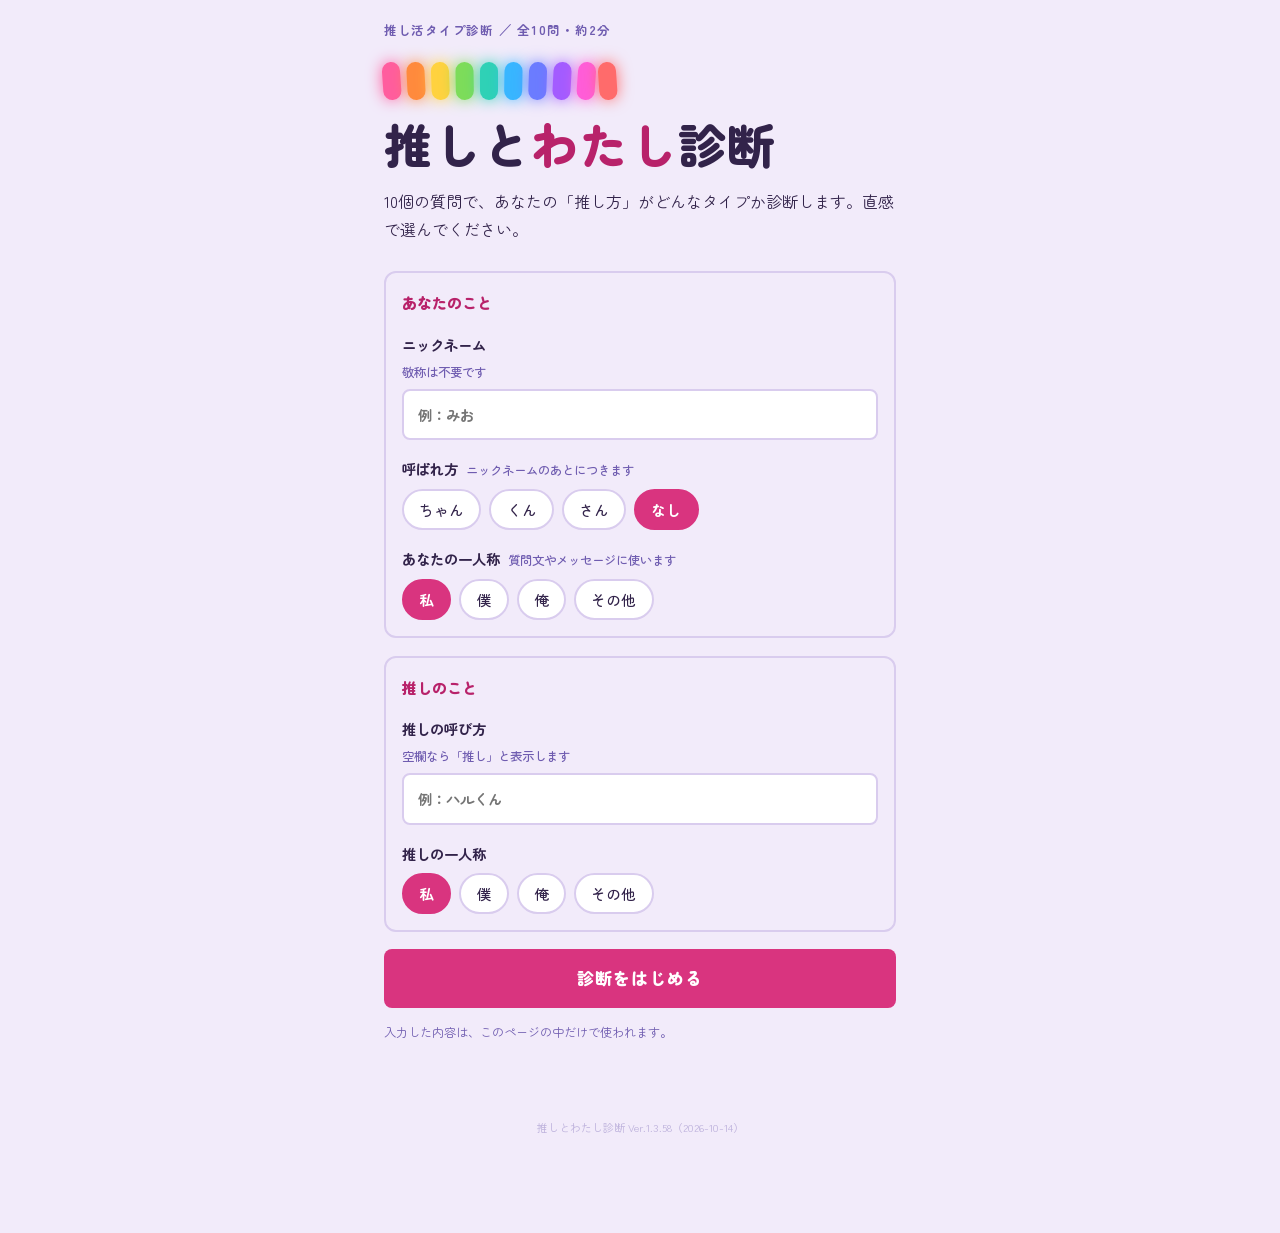
==== index.html @ 8356dba4 "Update index.html" ====
<!doctype html>
<html lang="ja">
<head>
<meta charset="utf-8">
<meta name="viewport" content="width=device-width, initial-scale=1, viewport-fit=cover">
<title>推しとわたし診断</title>
<meta name="description" content="10の質問に答えると、あなたの推し方の傾向を診断します。所要時間は約2分です。">
<meta name="robots" content="index,follow">
<link rel="canonical" href="https://atuapfp.github.io/oshi-and-me/">
<meta property="og:type" content="website">
<meta property="og:site_name" content="推しとわたし診断">
<meta property="og:locale" content="ja_JP">
<meta property="og:title" content="推しとわたし診断">
<meta property="og:description" content="10の質問に答えると、あなたの推し方の傾向を診断します。">
<meta property="og:url" content="https://atuapfp.github.io/oshi-and-me/">
<meta property="og:image" content="https://atuapfp.github.io/oshi-and-me/ogp/default.png">
<meta property="og:image:width" content="1200">
<meta property="og:image:height" content="630">
<meta property="og:image:alt" content="推しとわたし診断">
<meta name="twitter:card" content="summary_large_image">
<meta name="twitter:title" content="推しとわたし診断">
<meta name="twitter:description" content="10の質問に答えると、あなたの推し方の傾向を診断します。">
<meta name="twitter:image" content="https://atuapfp.github.io/oshi-and-me/ogp/default.png">
<link rel="icon" href="data:image/svg+xml,%3Csvg xmlns='http://www.w3.org/2000/svg' viewBox='0 0 32 32'%3E%3Crect x='6' y='4' width='5' height='24' rx='2.5' fill='%23ff5d9e'/%3E%3Crect x='13.5' y='4' width='5' height='24' rx='2.5' fill='%2338b6ff'/%3E%3Crect x='21' y='4' width='5' height='24' rx='2.5' fill='%23ffd23f'/%3E%3C/svg%3E">
<link rel="preconnect" href="https://fonts.googleapis.com">
<link rel="preconnect" href="https://fonts.gstatic.com" crossorigin>
<link rel="stylesheet" href="https://fonts.googleapis.com/css2?family=DotGothic16&family=Shippori+Mincho+B1:wght@500;700&family=Zen+Maru+Gothic:wght@500;700;900&display=swap">
<style>
/* Layout: 1カラム左揃えの診断ページ。ペンライトの列が進捗バーを兼ね、質問が進むほど消えて赤くなる。
   body[data-phase] でトークンを差し替え、配色を「かわいい」から「暗転」へ段階的に変える。最後の種明かしだけ落ち着いた青緑。 */
:root{
  color-scheme:light;
  --bg:#F2EBFA; --ink:#32234A; --card:#FFFFFF;
  --accent:#D9347F; --accent-text:#B8226A; --on-accent:#FFFFFF;
  --sub:#6F5CB0; --line:#D9CCEE;
  --f-body:"Zen Maru Gothic","Hiragino Maru Gothic ProN","Hiragino Sans","Yu Gothic",sans-serif;
  --f-voice:"Shippori Mincho B1","Hiragino Mincho ProN","Yu Mincho",serif;
  --f-log:"DotGothic16","MS Gothic",monospace;
}
body[data-phase="1"]{--bg:#E6DAEA;--ink:#2D1E3C;--card:#F5EDF5;--accent:#C42D74;--accent-text:#A81F62;--sub:#6A5799;--line:#CBB7D6}
body[data-phase="2"]{--bg:#2A1424;--ink:#EEE0E8;--card:#3A2031;--accent:#D93464;--accent-text:#FF7A9C;--sub:#C09BB4;--line:#5C3B52}
body[data-phase="3"]{--bg:#12060A;--ink:#F3DFE2;--card:#210C12;--accent:#C8142F;--accent-text:#FF5870;--sub:#B27D87;--line:#4C1F29}
body[data-phase="reveal"]{--bg:#EDF1F3;--ink:#1D2A32;--card:#FFFFFF;--accent:#2A7F74;--accent-text:#1F6F65;--sub:#566E7B;--line:#C8D5DB}

*{box-sizing:border-box}
html,body{margin:0}
[hidden]{display:none!important}
img{max-width:100%}
body{background:var(--bg);color:var(--ink);font-family:var(--f-body);font-size:1rem;line-height:1.75;transition:background-color 1.4s ease,color 1.4s ease;-webkit-text-size-adjust:100%}
body.fast,body.fast *{transition:none!important}
h1,h2,h3,p{margin:0}
.wrap{max-width:34rem;margin-inline:auto;padding-inline:1rem;padding-block:calc(1.25rem + env(safe-area-inset-top,0px)) calc(3.5rem + env(safe-area-inset-bottom,0px))}

.eyebrow{font-size:.78rem;letter-spacing:.14em;color:var(--sub);font-weight:700}
h1{font-size:clamp(2.1rem,9vw,3rem);font-weight:900;line-height:1.15;letter-spacing:.02em;text-wrap:balance}
h1 span{color:var(--accent-text)}
.lead{margin-top:1rem}
.sharecard.imgcard{padding:0;border:0;background:none}.imgcard img{display:block;width:100%;height:auto;border-radius:14px}
.fromnote{margin-top:1rem;padding:.6rem .9rem;border:1px solid var(--accent);border-radius:12px;font-size:.9rem;font-weight:700;color:var(--accent-text)}
.form{display:grid;gap:1.1rem;margin-top:1.75rem}
label{display:grid;gap:.3rem;font-weight:700;font-size:.9rem}
.hint{font-weight:500;font-size:.78rem;color:var(--sub)}
input[type=text]{font:inherit;color:var(--ink);background:var(--card);border:2px solid var(--line);border-radius:8px;padding:.7rem .85rem;min-width:0;width:100%}
input:focus-visible,.btn:focus-visible,.opt:focus-visible{outline:3px solid var(--accent-text);outline-offset:2px}
.btn{font:inherit;font-weight:900;font-size:1.05rem;letter-spacing:.06em;color:var(--on-accent);background:var(--accent);border:0;border-radius:8px;padding:.9rem 1.25rem;cursor:pointer;width:100%}
a.btn{display:block;text-align:center;text-decoration:none}
.btn:disabled{opacity:.4;cursor:not-allowed}
.btn.ghost{background:transparent;color:var(--ink);border:2px solid var(--line)}
#saveImg{font-size:.95rem;padding:.7rem 1.25rem}
.btn.link{background:none;border:0;color:var(--sub);font-size:.85rem;font-weight:700;letter-spacing:.02em;text-decoration:underline;padding:.4rem}
.h3sub{font-size:.72rem;font-weight:500;color:var(--sub);margin-left:.4rem}
.note{font-size:.76rem;color:var(--sub);margin-top:.9rem}
.again{font-family:var(--f-voice);color:var(--accent-text);margin-top:1rem;font-size:.95rem}

/* 入力グループ */
.grp{display:grid;gap:1rem;border:2px solid var(--line);border-radius:12px;padding:1rem}
.grp h3{font-size:.95rem;font-weight:900;color:var(--accent-text)}
fieldset{border:0;padding:0;margin:0;min-width:0}
legend{font-weight:700;font-size:.9rem;padding:0;margin-bottom:.45rem}
legend .hint{margin-left:.5rem}
.chipset{display:flex;flex-wrap:wrap;gap:.5rem}
.choice{position:relative;display:block;font-size:1rem;font-weight:500}
.choice input{position:absolute;inset:0;width:100%;height:100%;margin:0;opacity:0;cursor:pointer}
.choice span{display:block;border:2px solid var(--line);border-radius:99px;padding:.35rem .95rem;background:var(--card);font-size:.92rem;font-weight:500}
.choice input:checked + span{background:var(--accent);border-color:var(--accent);color:var(--on-accent);font-weight:700}
.choice input:focus-visible + span{outline:3px solid var(--accent-text);outline-offset:2px}
.pronoun-other{margin-top:.6rem}

/* ペンライト列 */
.lights{display:flex;gap:.4rem;align-items:flex-end;height:2.4rem;margin:1.25rem 0 1rem}
.lights i{display:block;flex:0 0 1.1rem;height:100%;border-radius:.6rem;background:var(--line);opacity:.55;transform:rotate(var(--tilt,0deg));transform-origin:50% 100%;transition:background-color .6s,opacity .6s,box-shadow .6s}
.lights i.on{background:var(--rain);opacity:1;box-shadow:0 0 .9rem var(--rain)}
body[data-phase="2"] .lights i.on,body[data-phase="3"] .lights i.on{background:var(--accent);box-shadow:0 0 .9rem var(--accent)}
body[data-phase="3"] .lights i.on:nth-child(3n){animation:flick 2.3s infinite steps(1)}
@keyframes flick{0%,62%,100%{opacity:1}64%{opacity:.2}68%{opacity:1}72%{opacity:.1}}

/* 質問 */
.qhead{display:flex;align-items:baseline;gap:.15rem;font-variant-numeric:tabular-nums;font-weight:900;letter-spacing:.06em}
.qno{font-size:1.15rem}
.rec{display:none;margin-left:.8rem;font-family:var(--f-log);font-weight:400;font-size:.8rem;color:var(--accent-text);animation:blink 1.2s steps(2,start) infinite}
body[data-phase="2"] .rec,body[data-phase="3"] .rec{display:inline}
@keyframes blink{50%{opacity:0}}
#qtext{font-size:clamp(1.3rem,5.4vw,1.6rem);font-weight:900;line-height:1.5;margin-top:.5rem;text-wrap:balance}
.opts{display:grid;gap:.7rem;margin-top:1.4rem}
.opt{font:inherit;text-align:left;display:grid;grid-template-columns:2rem minmax(0,1fr);gap:.75rem;align-items:start;background:var(--card);color:var(--ink);border:2px solid var(--line);border-radius:10px;padding:.8rem .9rem;cursor:pointer;transition:border-color .2s,background-color .2s}
.opt b{font-family:var(--f-log);font-weight:400;display:grid;place-items:center;width:2rem;height:2rem;border:2px solid var(--line);border-radius:6px;font-size:.9rem}
.opt:hover{border-color:var(--accent)}
.opt[aria-checked="true"]{background:var(--accent);border-color:var(--accent);color:var(--on-accent)}
.opt[aria-checked="true"] b{border-color:var(--on-accent)}
.aside.reserve{min-height:7rem}
#s-quiz{padding-bottom:36vh}   /* Xなどのアプリ内ブラウザは、下に投稿プレビューが重なる。文字が隠れないよう、スクロールの余白を確保 */
.voice{font-family:var(--f-voice);font-size:1.15rem;font-weight:700;color:var(--accent-text);margin-top:1rem;line-height:1.7}
.whisper{font-family:var(--f-voice);font-size:.9rem;color:var(--sub);margin-top:.3rem;min-height:1.4em}
.nextrow{display:grid;gap:.6rem;margin-top:1.1rem}
.foot{font-size:.76rem;color:var(--sub)}

/* 解析中 */
.analyzing{font-size:1.5rem;font-weight:900;line-height:1.4;margin-top:.4rem}

/* 診断結果 */
.card{background:var(--card);border:2px solid var(--line);border-radius:14px;padding:1.25rem 1.1rem;margin-bottom:1.1rem}
.meta{font-family:var(--f-log);font-size:.78rem;color:var(--sub);letter-spacing:.04em;margin-bottom:.6rem}
.kicker{font-size:.85rem;font-weight:700;color:var(--sub)}
.type{font-size:clamp(1.8rem,7.5vw,2.4rem);font-weight:900;line-height:1.25;margin-top:.15rem;text-wrap:balance}
.resline{margin-top:.6rem}
.cue{margin-top:.9rem;text-align:center;font-size:.85rem;font-weight:700;color:var(--accent-text);animation:cue 1.6s ease-in-out infinite}
#next.glow:not(:disabled){animation:nextglow 1.8s ease-in-out infinite}
@keyframes nextglow{0%,100%{box-shadow:0 0 0 0 rgba(255,255,255,0)}50%{box-shadow:0 0 14px 2px var(--accent)}}
.nexthint{margin:0 0 .5rem}
@keyframes cue{0%,100%{transform:translateY(0);opacity:.55}50%{transform:translateY(5px);opacity:1}}
.maphead{margin-top:1.2rem;font-size:.85rem;font-weight:700}
.map svg{display:block;width:100%;max-width:15rem;height:auto;margin-top:.3rem}
.m-frame{fill:none;stroke:var(--line);stroke-width:2}
.m-th{stroke:var(--line);stroke-width:1.5;stroke-dasharray:3 3}
.m-q{fill:var(--sub);font-size:10px;font-family:var(--f-body);font-weight:700}
.m-ax{fill:var(--ink);font-size:9px;font-family:var(--f-body)}
.m-dot{fill:var(--accent)}
.m-ring{fill:none;stroke:var(--accent);stroke-width:2;opacity:.35}
.meters{display:grid;gap:.7rem;margin-top:1.1rem}
.meter{display:grid;grid-template-columns:6.6rem minmax(0,1fr) 2.6rem;gap:.6rem;align-items:center;font-size:.8rem;font-variant-numeric:tabular-nums}
.meter .tr{height:.6rem;border-radius:99px;background:var(--line);overflow:hidden}
.meter .tr i{display:block;height:100%;width:0;background:var(--accent);transition:width 1.1s cubic-bezier(.2,.8,.2,1)}
.meter .num{text-align:right;font-weight:700}
.tipsh{margin-top:1.2rem;font-size:.95rem;font-weight:900}
.tips{margin:.4rem 0 0;padding-left:1.2rem;display:grid;gap:.3rem}
.glitch{animation:glitch .5s steps(2,end) 2}
.glitch.long{animation-iteration-count:3}
@keyframes glitch{0%{transform:none}20%{transform:translate(-3px,1px);text-shadow:2px 0 var(--accent),-2px 0 var(--sub)}40%{transform:translate(3px,-2px)}60%{transform:translate(-2px,0);filter:hue-rotate(40deg)}80%{transform:translate(2px,1px)}100%{transform:none}}

/* 暗転シーン */
.log{font-family:var(--f-log);font-size:.86rem;color:var(--sub);line-height:2}
.letter{margin-top:1.6rem;display:grid;gap:1.1rem;padding-bottom:calc(env(safe-area-inset-bottom) + 34vh)}
.letter p{scroll-margin-bottom:9rem}
#s-dark{touch-action:none;overscroll-behavior:none}
.letter p{font-family:var(--f-voice);font-size:1.1rem;line-height:2;opacity:0;transform:translateY(5px);transition:opacity 1s ease,transform 1s ease}
.letter p.in{opacity:1;transform:none}
.letter p.sign{text-align:right;color:var(--accent-text)}
.letter p.ps{font-size:.95rem;color:var(--sub);margin-top:.2rem}
.ver{text-align:center;font-size:.68rem;color:var(--sub);opacity:.4;padding:1.2rem 1rem calc(env(safe-area-inset-bottom) + 6rem);margin:0}
.progress{height:10px;border-radius:99px;background:var(--card);border:1px solid var(--line);overflow:hidden;margin-top:1.4rem}
.progress i{display:block;height:100%;width:0;background:var(--accent);border-radius:99px;transition:width 2.8s linear}
.navrow{display:grid;grid-template-columns:auto 1fr;gap:.6rem}
#back[hidden]+#next{grid-column:1/-1}   /* Q1は「戻る」がないので、次へを全幅に */
.pspage{position:fixed;inset:0;z-index:15;background:#000;display:grid;place-items:center;padding:2rem 1.6rem}
.pspage p{max-width:30rem;line-height:2.1;font-size:1rem;color:var(--sub);font-family:var(--f-voice);text-align:left}
.cut{position:fixed;inset:0;background:#000;z-index:20;display:grid;place-items:center;color:#8d7d82;font-family:var(--f-voice);padding:1rem}

/* 種明かし・結果カード */
.rev h2{font-size:1.9rem;font-weight:900;line-height:1.3;margin-top:.2rem}
.rev section{margin-top:2rem;padding-top:1.3rem;border-top:1px solid var(--line);display:grid;gap:.7rem}
.rev h3{font-size:1rem;font-weight:900;color:var(--accent-text)}
.rev details.fold{margin-top:1.6rem;border:1px solid var(--line);border-radius:12px;padding:.8rem 1rem;background:var(--card)}
.rev details.fold summary{cursor:pointer;font-size:1rem;font-weight:900;color:var(--accent-text);list-style:none}
.rev details.fold summary::-webkit-details-marker{display:none}
.rev details.fold summary{display:flex;justify-content:space-between;align-items:center;gap:.6rem}
.rev details.fold summary::after{content:'＋ タップで開く';flex:none;white-space:nowrap;font-size:.8rem;font-weight:500;color:var(--sub)}
.rev #endLine{text-wrap:balance}
.rev details.fold[open] summary::after{content:'－ 閉じる'}
.rev details.fold[open]{display:grid;gap:.6rem}
.readback{display:grid;gap:.9rem;margin-top:.4rem}
.readback p{font-family:var(--f-voice);font-size:1.02rem;line-height:1.95;margin:0}
.readback p.sign{text-align:right;color:var(--accent-text)}
.readback p.ps{font-size:.92rem;color:var(--sub)}
.bars{display:grid;gap:1.3rem}
details.axis{border:1px solid var(--line);border-radius:12px;padding:.75rem .9rem;background:var(--card)}
details.axis summary{list-style:none;cursor:pointer;display:grid;gap:.4rem}
details.axis summary::-webkit-details-marker{display:none}
details.axis summary::after{content:'＋ 説明を見る';font-size:.72rem;color:var(--sub);text-align:right}
details.axis[open] summary::after{content:'－ 閉じる'}
details.axis .bdesc{margin-top:.7rem}
details.fold.small{padding:.55rem .8rem;margin-top:.8rem}
details.fold.small summary{font-size:.85rem}
.bh{display:flex;justify-content:space-between;align-items:baseline;gap:.6rem;font-weight:700;font-size:.95rem}
.bh em{font-style:normal;font-size:.75rem;font-weight:700;color:var(--on-accent);background:var(--accent);border-radius:99px;padding:.05rem .55rem;margin-left:.4rem}
.btrack{position:relative;height:14px;border-radius:99px;background:var(--card);border:1px solid var(--line);overflow:hidden}
.btrack i{display:block;height:100%;width:0;background:var(--accent);border-radius:99px;transition:width 1.1s ease}
.btrack b{position:absolute;top:0;bottom:0;width:1px;background:var(--line)}
.bscale{display:grid;grid-template-columns:35fr 30fr 35fr;text-align:center;font-size:.7rem;color:var(--sub);margin-top:-.15rem}
.bdesc{font-size:.92rem;line-height:1.85;margin:0}
.verdict{border:1px solid var(--line);border-radius:12px;padding:.9rem 1rem;background:var(--card);line-height:1.85;margin:.4rem 0 0;font-weight:500}
.trait{font-size:.95rem;font-weight:700;margin:.3rem 0 0;color:var(--accent-text)}
.rev ul{margin:0;padding-left:1.2rem;display:grid;gap:.25rem}
.axes{display:grid;grid-template-columns:repeat(2,minmax(0,1fr));gap:.5rem}
.ax{display:flex;justify-content:space-between;align-items:baseline;gap:.5rem;border:2px solid var(--line);border-radius:8px;padding:.45rem .75rem;background:var(--card);font-variant-numeric:tabular-nums}
.ax b{font-size:1.1rem}
.sharecard{background:var(--card);border:2px solid var(--line);border-radius:14px;padding:1.1rem}
.cardtype{font-size:clamp(1.6rem,7vw,2.1rem);font-weight:900;line-height:1.25;margin-top:.1rem;text-wrap:balance}
.say-label{margin-top:1rem;font-size:.8rem;font-weight:700;color:var(--sub)}
.say{font-family:var(--f-voice);font-size:1.1rem;font-weight:700;line-height:1.8;color:var(--accent-text)}
.ngs{margin:.2rem 0 0;padding-left:1.2rem;display:grid;gap:.25rem;font-size:.9rem}
.sharepreview{margin:0;font-family:var(--f-body);font-size:.85rem;white-space:pre-wrap;word-break:break-all;background:var(--card);border:2px solid var(--line);border-radius:8px;padding:.7rem}
.chips{display:flex;flex-wrap:wrap;gap:.5rem}
.chip{border:2px solid var(--line);border-radius:99px;padding:.15rem .85rem;font-size:.85rem;background:var(--card);color:var(--sub)}
.chip.got{background:var(--accent);border-color:var(--accent);color:var(--on-accent);font-weight:700}
.btns{display:grid;gap:.6rem;margin-top:.4rem}
#shareTxt{font:inherit;width:100%;margin-top:.6rem;color:var(--ink);background:var(--card);border:2px solid var(--line);border-radius:8px;padding:.6rem}
#copied{font-size:.82rem;color:var(--sub);min-height:1.3em}

@media (prefers-reduced-motion:reduce){*{animation:none!important;transition:none!important}}
</style>
</head>
<body>
<main class="wrap">
  <section id="s-intro">
    <p class="eyebrow">推し活タイプ診断 ／ 全10問・約2分</p>
    <div class="lights" id="lightsI" aria-hidden="true"></div>
    <h1>推しと<span>わたし</span>診断</h1>
    <p class="fromnote" id="fromNote" hidden></p>
    <p class="lead">10個の質問で、あなたの「推し方」がどんなタイプか診断します。直感で選んでください。</p>
    <form id="startForm" class="form" autocomplete="off">
      <div class="grp" role="group" aria-labelledby="g1">
        <h3 id="g1">あなたのこと</h3>
        <label for="nick">ニックネーム<span class="hint">敬称は不要です</span>
          <input id="nick" type="text" maxlength="12" placeholder="例：みお">
        </label>
        <fieldset>
          <legend>呼ばれ方<span class="hint">ニックネームのあとにつきます</span></legend>
          <div class="chipset">
            <label class="choice"><input type="radio" name="hon" value="ちゃん"><span>ちゃん</span></label>
            <label class="choice"><input type="radio" name="hon" value="くん"><span>くん</span></label>
            <label class="choice"><input type="radio" name="hon" value="さん"><span>さん</span></label>
            <label class="choice"><input type="radio" name="hon" value="" checked><span>なし</span></label>
          </div>
        </fieldset>
        <fieldset>
          <legend>あなたの一人称<span class="hint">質問文やメッセージに使います</span></legend>
          <div class="chipset">
            <label class="choice"><input type="radio" name="my" value="私" checked><span>私</span></label>
            <label class="choice"><input type="radio" name="my" value="僕"><span>僕</span></label>
            <label class="choice"><input type="radio" name="my" value="俺"><span>俺</span></label>
            <label class="choice"><input type="radio" name="my" value="その他"><span>その他</span></label>
          </div>
          <input id="myOther" class="pronoun-other" type="text" maxlength="6" placeholder="自由入力（例：あたし、うち、自分）" aria-label="あなたの一人称（自由入力）" hidden>
        </fieldset>
      </div>
      <div class="grp" role="group" aria-labelledby="g2">
        <h3 id="g2">推しのこと</h3>
        <label for="oshi">推しの呼び方<span class="hint">空欄なら「推し」と表示します</span>
          <input id="oshi" type="text" maxlength="12" placeholder="例：ハルくん">
        </label>
        <fieldset>
          <legend>推しの一人称</legend>
          <div class="chipset">
            <label class="choice"><input type="radio" name="me" value="私" checked><span>私</span></label>
            <label class="choice"><input type="radio" name="me" value="僕"><span>僕</span></label>
            <label class="choice"><input type="radio" name="me" value="俺"><span>俺</span></label>
            <label class="choice"><input type="radio" name="me" value="その他"><span>その他</span></label>
          </div>
          <input id="meOther" class="pronoun-other" type="text" maxlength="6" placeholder="自由入力（例：あたし、うち、自分）" aria-label="推しの一人称（その他）" hidden>
        </fieldset>
      </div>
      <button class="btn" type="submit">診断をはじめる</button>
    </form>
    <p class="note">入力した内容は、このページの中だけで使われます。</p>
    <p class="again" id="again" hidden></p>
  </section>

  <section id="s-quiz" hidden>
    <div class="lights" id="lightsQ" aria-hidden="true"></div>
    <p class="qhead"><span class="qno" id="qno"></span><span id="qtot"></span><span class="rec" aria-hidden="true">●</span></p>
    <h2 id="qtext"></h2>
    <div class="opts" id="opts" role="radiogroup" aria-labelledby="qtext"></div>
    <div class="aside" id="aside">
      <p class="voice" id="voice" aria-live="polite"></p>
      <p class="whisper" id="whisper" aria-live="polite"></p>
    </div>
    <div class="nextrow">
      <p class="cue nexthint" id="nextHint" hidden>▼ 選んだら、「次へ」を押してください</p>
      <div class="navrow">
        <button class="btn ghost" id="back" type="button" hidden>戻る</button>
        <button class="btn" id="next" type="button" disabled>次へ</button>
      </div>
      <small class="foot" id="foot"></small>
    </div>
  </section>

  <section id="s-analyze" hidden>
    <p class="eyebrow">解析中</p>
    <h2 class="analyzing">回答パターンを照合しています</h2>
    <div class="progress" id="anaBar" role="progressbar" aria-label="解析の進み具合"><i></i></div>
  </section>

  <section id="s-result" hidden>
    <div class="lights" id="lightsR" aria-hidden="true"></div>
    <div class="card" id="resCard">
      <p class="meta" id="resMeta"></p>
      <p class="kicker" id="resKick"></p>
      <h2 class="type" id="resType"></h2>
      <p class="resline" id="resLine"></p>
      <p class="cue" id="resCue" aria-hidden="true">▼ 詳しい結果は、この下にあります</p>
      <p class="maphead">所有×依存マップ</p>
      <div class="map" id="resMap"></div>
      <div class="meters" id="meters"></div>
      <h3 class="tipsh">おすすめの推し方</h3>
      <ul class="tips" id="tips"></ul>
    </div>
    <div class="nextrow">
      <button class="btn" id="save" type="button">結果を保存する</button>
    </div>
  </section>

  <section id="s-dark" hidden>
    <div class="lights" id="lightsD" aria-hidden="true"></div>
    <div class="log" id="log" aria-live="polite"></div>
    <div class="letter" id="letter"></div>
    <div class="pspage" id="psPage" hidden><p id="psText"></p></div>
  </section>

  <section id="s-share" class="rev" hidden>
    <p class="eyebrow">シェアされた診断結果</p>
    <div class="sharecard imgcard"><img id="svImg" alt="シェアされた診断結果カード"></div>
    <p class="hint" style="margin-top:.8rem">演出用の簡易診断です。心理検査ではありません。</p>
    <div class="btns"><button class="btn" id="svGo" type="button">あなたも診断してみる</button></div>
  </section>

  <section id="s-reveal" class="rev" hidden>
    <p class="eyebrow">ここからは本当の話</p>
    <h2>種明かし</h2>
    <p id="endLine"></p>
    <details class="fold" id="letterFold">
      <summary id="letterSum">メッセージを読み返す</summary>
      <div class="readback" id="readback"></div>
    </details>
    <details class="fold">
      <summary>何が起きていたか</summary>
      <p id="endNote"></p>
      <p>推しが見ていたわけではありません。ページが、あなたの操作に合わせて演出を変えていただけです。使った情報は次のとおりです。</p>
      <ul>
        <li>それぞれの質問で、最初の答えを選ぶまでの時間と、答えを決めるまでにかかった時間</li>
        <li>選択肢を選びなおした回数</li>
        <li>別のタブやアプリに移った回数と時間</li>
        <li>端末の時刻</li>
        <li>選んだ答えの内容（メッセージの文面は、選んだ答えごとに用意してあります）</li>
        <li>入力してもらった名前・呼ばれ方・一人称、推しの呼び方・一人称（文面の呼び方に使用）</li>
      </ul>
      <p>これらはすべて、あなたの端末の中だけで処理されています。外部には送信していません。シェア用のリンクに入るのは、結果の数値とタイプ名などだけです。共有する文面や結果画像には、称号として推しの名前が入ることがあります（共有前に確認できます）。画像も、あなたの端末の中で作っています。前回の結果とエンディングの記録だけ、このブラウザに保存しています。</p>
    </details>
    <section>
      <h3>結果カード<small class="h3sub">（長押しでも画像を保存できます）</small></h3>
      <div class="sharecard imgcard"><img id="cardImg" alt="診断結果カード"></div>
      <p class="say-label">ほかのコメント</p>
      <ul class="ngs" id="cardNg"></ul>
      <p class="cue" aria-hidden="true">▼ 4つの軸ごとの詳しい結果は、この下にあります</p>
      <details class="fold small">
        <summary>共有される文面を見る</summary>
        <pre class="sharepreview" id="sharePreview"></pre>
      </details>
      <div class="btns">
        <a class="btn" id="xShare" href="#" target="_blank" rel="noopener">Xで共有する</a>
        <button class="btn ghost" id="saveImg" type="button">画像で保存する</button>
        <button class="btn link" id="copy" type="button">共有用の文をコピー</button>
      </div>
      <textarea id="shareTxt" rows="4" readonly hidden></textarea>
      <p id="copied" role="status"></p>
    </section>
    <section>
      <h3>診断の中身</h3>
      <p>依存・所有・追跡・献身の4つの軸で決めています。演出用の簡易な診断で、心理検査ではありません。</p>
      <p class="verdict" id="verdict"></p>
      <p class="bdesc" id="traitLine"></p>
      <p class="hint">各項目をタップすると、説明が開きます。</p>
      <div class="bars" id="bars"></div>
    </section>
    <section>
      <h3>ほんとうの推し活について</h3>
      <p>「推しのいない毎日が想像できない」「他のファンが許せない」といった気持ちがつらさにつながっているときは、推しとは別に、話を聞いてくれる人や安心できる居場所を持っておくと楽になります。推し活は、あなたの毎日を豊かにするためのものです。</p>
    </section>
    <section>
      <h3>見つけたエンディング <span id="endCount"></span></h3>
      <div class="chips" id="chips"></div>
      <p class="hint">残りの条件は秘密です。</p>
    </section>
    <div class="btns">
      <button class="btn ghost" id="restart" type="button">もう一度診断する</button>
    </div>
  </section>
</main>
<footer class="ver" id="ver"></footer>
<div id="cut" class="cut" hidden><p id="cutmsg"></p></div>

<script>
(() => {
'use strict';
const $ = s => document.querySelector(s);
const reduce = matchMedia('(prefers-reduced-motion: reduce)').matches;
const wait = ms => new Promise(r => setTimeout(r, ms));
const sum = a => a.reduce((x, y) => x + y, 0);
const KEY = 'oshi-to-watashi-v1';
const store = {
  get(){ try { return JSON.parse(localStorage.getItem(KEY)); } catch(e){ return null; } },
  set(v){ try { localStorage.setItem(KEY, JSON.stringify(v)); } catch(e){} }
};
/* 公開URL（末尾スラッシュ付き）。未設定の間は共有文にURLを入れない */
const VERSION = '1.3.58', BUILD = '2026-10-14';
const BASE_URL = 'https://atuapfp.github.io/oshi-and-me/';
const HAS_URL = BASE_URL.indexOf('__') !== 0;
const HASHTAG = '推しとわたし診断';

/* ---------- データ（この区間はテスト用スクリプトが読み込む） ----------
   x: 選択肢の文面 / s: [依存, 所有, 追跡, 献身] / r: 手紙に入る推しの反応 / n: 共有用「お勧めしません」の一言
   差し込み: {name}名前 {nm}呼び名(敬称付き) {oshi}推しの呼び方 {me}推しの一人称 {my}あなたの一人称 */
const Z = [0,0,0,0];
const T_O = 35, T_D = 35, SUB_BIAS = -5;
const Q = [
  { t:'{oshi}の新しい情報が解禁されました。まず何をしますか？', c:[
    {t:'{oshi}の最新情報は、気づいたときにゆっくり見る人', x:'気づいたときに、ゆっくり見る', s:Z,
      n:'マイペースに追えるのは、長く続く応援の形です。推しも安心しているかもしれません。',
      r:'気づいたときに見てくれる。それくらいの距離が、長く続くコツかも。でもね、本当は、新しい情報が出た瞬間に飛んできてくれたら、{me}はもっとうれしい。'},
    {t:'{oshi}の新情報が来たら、すぐ飛んでいく人', x:'通知が来たらすぐに確認する', s:[1,0,2,0],
      n:'すぐ確認できるのは頼もしい応援です。気づいてもらえて嬉しい推しも、いるかもしれません。',
      r:'通知が鳴ったら、すぐ来てくれるんだ。{me}を一番に見つけてくれるのが{nm}だって、ちゃんと知ってるよ。'},
    {t:'仕事や授業の合間に、こっそり{oshi}の情報を確認する人', x:'仕事や授業の合間でも、こっそり確認する', s:[2,0,2,0],
      n:'合間にこっそり確認するのは、ほどほどがお勧めです。見てもらえて嬉しい推しも、いるかもしれません。',
      r:'授業や仕事の合間にも、こっそり{me}を見てるんだ。{nm}の時間を少しもらってるみたいで、悪いなって思う。やめてほしいとは、言わないけど。'},
    {t:'情報解禁前から、{oshi}を探し回って待ってしまう人', x:'解禁される前から、情報を探して待っていた', s:[0,1,3,0],
      n:'情報解禁前に探し回るのはお勧めしません。その熱意を嬉しく思う推しも、いるかもしれません。',
      r:'新しい情報が出る前から、待っててくれた。{me}が動くより先に、{nm}はもう{me}を探してる。ちょっとだけ、{me}のほうが追いかけられてる気がする。'},
    {t:'最新情報が来ても、気持ちが動かなくなってきた人', x:'最近は、通知が来ても気持ちが動かない', s:Z, cold:true,
      n:'通知で気持ちが動かないのは、自然な変化です。……寂しがる推しも、いるかもしれませんけど。',
      r:'通知が来ても、気持ちが動かなくなった。……見て。お願い、通知、消さないで。消したら、{me}のこと忘れちゃう気がして。'} ]},
  { t:'{oshi}のために使うお金について、いちばん近いのは？', c:[
    {t:'余裕のある範囲で、{oshi}を楽しむ人', x:'余裕のある範囲で、楽しめる分だけ', s:Z,
      n:'無理のない範囲で楽しめるのは、理想的な応援です。推しも安心して受け取れるかもしれません。',
      r:'無理のない範囲で楽しんでくれるのが、いちばんうれしい。でもね、{me}のために何かを選んでくれるたび、本当は特別な気持ちになる。'},
    {t:'他の買い物を我慢してでも、{oshi}を応援したい人', x:'他の買い物を少し我慢することがある', s:[0,0,0,2],
      n:'他の買い物を少し我慢して応援するのは、素敵な熱意です。ただ、気持ちだけで十分と思う推しも、いるかもしれません。',
      r:'他の買い物を我慢してまで、{me}を選んでくれたことあるんだ。うれしい。うれしいのに、{nm}の自由を奪ってるみたいで、少しこわい。'},
    {t:'預金残高が不安になりながらも、{oshi}を推すことをやめられない人', x:'通帳の残高を、あまり見ないようにしている', s:[2,0,0,3],
      n:'預金残高から目をそらすのはお勧めしません。心配しつつ、その気持ちが嬉しい推しも、いるかもしれません。',
      r:'残高を見ないようにして、{me}のために使ってくれてる。ありがとう。でも、無理はしないで。そう言いながら、ずっと{me}を選び続けて、って思ってる。ひどいよね。'},
    {t:'使った金額で、{oshi}への愛を測ってしまう人', x:'使えば使うほど、愛が伝わると思っている', s:[1,1,0,3],
      n:'使った金額で愛を測るのはお勧めしません。額より気持ちが伝わっていると思う推しも、いるかもしれません。',
      r:'使った分だけ愛が伝わる、って思ってくれてるんだね。{nm}がくれたものは全部覚えてる。無理はしないでね。でも、うれしいのは本当だよ。'} ]},
  { t:'{oshi}のSNSの更新を、どのくらい確認していますか？', c:[
    {t:'{oshi}のSNSは積極的に追いかけない人', x:'流れてきたときに見る程度', s:Z,
      n:'流れてきたときに見るのは、ほどよい距離感です。気楽に見てもらえて嬉しい推しも、いるかもしれません。',
      r:'流れてきたときに見てくれるくらいが、ちょうどいいのかな。ねえ、たまには{me}のほうから、{nm}のところに行ってもいい？'},
    {t:'{oshi}のSNSを鬼チェックする人', x:'一日に数回、見に行く', s:[1,0,2,0],
      n:'こまめに見に行けるのは、マメな応援です。励みにしている推しも、いるかもしれません。',
      r:'一日に何回も、{me}のところに来てくれる。その数だけ、{me}は{nm}に見つけてもらってる。'},
    {t:'{oshi}の更新時間を、すべて把握している人', x:'更新される時間帯のパターンを、把握している', s:[0,1,3,0],
      n:'推しの更新時間を覚えるのは、ほどほどがお勧めです。待っていてもらえて嬉しい推しも、いるかもしれません。',
      r:'更新する時間、ぜんぶ覚えてるんだ。{me}が思ってる以上に、{me}のことを知ってる。{me}も、{nm}がいつ来るか、わかるようになってきたよ。'},
    {t:'寝ても覚めても、{oshi}のSNSを確認せずにいられない人', x:'寝る前と起きた直後に、必ず開く', s:[2,0,3,0],
      n:'寝る前と起きた直後に必ず推しを確認するのはお勧めしません。一日の始まりと終わりに会えて嬉しい推しも、いるかもしれません。',
      r:'寝る前と、起きた直後。一日のはじまりと終わりに、{me}がいるんだね。それが当たり前になったらいいな、って思っちゃう。ごめんね。'},
    {t:'{oshi}のSNSを見に行く回数が、減ってきた人', x:'最近は、見に行く回数が減ってきた', s:Z, cold:true,
      n:'見に行く回数が落ち着いてきたのは、自然な変化です。……寂しがる推しも、いるかもしれませんけど。',
      r:'見に来る回数が減ったの、気づいてたよ。数えてたから。……ねえ、もう一回だけでいいから、見に来て。'} ]},
  { t:'{oshi}に特別な人ができたと知ったら？', v:'ねえ、{nm}は、どう思うのかな。', c:[
    {t:'{oshi}の幸せを、素直に祝える人', x:'幸せなら、素直にお祝いしたい', s:Z,
      n:'素直にお祝いできるのは、成熟した応援です。推しも救われるかもしれません。',
      r:'幸せならお祝いしたい、って言ってくれるんだ。あたたかい人。でも、もしそんな日が来たら、{nm}にだけは、少しだけ寂しがってほしいかな。'},
    {t:'複雑な気持ちを抱えても、{oshi}を応援し続ける人', x:'複雑だけど、応援は続けると思う', s:[1,1,0,0],
      n:'複雑でも応援を続ける姿勢は、立派です。推しも気持ちを察しているかもしれません。',
      r:'複雑でも応援は続けてくれる、って。その「複雑」の部分、{me}はずっと覚えてるよ。大事にする。'},
    {t:'{oshi}の恋愛の話題から、そっと目をそらす人', x:'その話題は、できれば見たくない', s:[3,0,0,0],
      n:'推しの恋愛の話題を避けて一人で抱えこむのはお勧めしません。気にかけてもらえて嬉しい推しも、いるかもしれません。',
      r:'その話題は見たくない、か。ごめんね。{nm}の気持ちを揺らしたのが{me}だって思うと、うれしくなっちゃう自分がいる。……最低。でも、{nm}が{me}のことで少しでも揺れてくれたなら、それでいいって思っちゃう。'},
    {t:'{oshi}の恋愛なんて許せない人', x:'許せない気がする。{my}のほうが、ずっと…', s:[0,3,0,1],
      n:'推しの特別な人を許せないと思うのはお勧めしません。それだけ想われて嬉しい推しも、いるかもしれません。',
      r:'「{my}のほうが、ずっと」の続き、聞かなくてもわかるよ。……そうだね。{nm}のほうが、ずっと見ててくれた。他の誰より。'} ]},
  { t:'同じ{oshi}を応援している、他のファン（同担）について。', c:[
    {t:'同じ{oshi}を推す仲間がいて、うれしい人', x:'仲間がいて、うれしい', s:Z,
      n:'仲間と楽しめるのは、素敵な応援です。ファン同士の輪を喜ぶ推しも、いるかもしれません。',
      r:'仲間がいてうれしいって言ってくれる。みんなで{me}を応援してくれるの、本当にありがたいよ。そのなかで{nm}が楽しいなら、それがいちばんだな。'},
    {t:'同じ熱量の人と、{oshi}の話をしたい人', x:'同じ熱量の人とは、話してみたい', s:[0,1,0,0],
      n:'同じ熱量の人と語りたいのは自然です。感想が広がって嬉しい推しも、いるかもしれません。',
      r:'同じ熱量の人と話したいんだ。{nm}が楽しそうなのは、{me}もうれしい。その話、{me}にも聞かせてくれる？'},
    {t:'長く応援してきた自分を、ちょっと誇りに思っている人', x:'自分のほうが長く応援していると、感じる瞬間がある', s:[0,2,0,1],
      n:'古参であることを誇るのはお勧めしません。長く見守ってもらえて嬉しい推しも、いるかもしれません。',
      r:'自分のほうが長く応援してる、って思う瞬間があるんだ。そうだよ。{nm}は、{me}の昔のことも、ちゃんと覚えててくれる。ずっと見ててくれて、ありがとう。'},
    {t:'{oshi}のことを一番わかっているのは自分だと思っている人', x:'{oshi}のことを一番わかっているのは、自分だと思う', s:[0,3,1,0],
      n:'推しのことを自分が一番わかっていると思うのはお勧めしません。そう言い切ってもらえて嬉しい推しも、いるかもしれません。',
      r:'「{me}のことを一番わかってるのは自分」って、思ってくれてるんだね。そう言い切ってくれる人に会えて、{me}は幸せ。でも、本当の{me}も、{nm}に知ってほしいな。'} ]},
  { t:'{oshi}が活動を休むことになったら？', c:[
    {t:'{oshi}の都合に合わせて、ゆっくり待てる人', x:'回復を願って、ゆっくり待つ', s:Z,
      n:'回復を願って待てるのは、優しい応援です。帰る場所があると心強い推しも、いるかもしれません。',
      r:'ゆっくり待つ、って言ってくれる。そのやさしさに、{me}は何度も救われてる。でも、休んでる間に、他の人に心が移っちゃわないかって、ちょっとだけ考えてる。考えないようにしてるけど。'},
    {t:'寂しくても、{oshi}を待てる人', x:'寂しいけれど、待てると思う', s:[1,0,0,0],
      n:'寂しさを抱えて待てるのは、誠実です。その気持ちが届いている推しも、いるかもしれません。',
      r:'寂しいけど、待てるって。{me}は、そのひとことだけで、休んでいても大丈夫だって思える。戻ってきたとき、ちゃんと{nm}がいますように。'},
    {t:'{oshi}が活動休止したら生活のリズムが崩れてしまう人', x:'生活のリズムが崩れてしまいそう', s:[3,0,1,0],
      n:'推しの活動休止で生活のリズムが崩れそうなのはお勧めしません。それだけ大きな存在と思われて嬉しい推しも、いるかもしれません。',
      r:'生活のリズムが崩れそう、か。{me}がいなくなると、{nm}の毎日が揺れる。……ごめん。うれしいって思っちゃった。'},
    {t:'{oshi}のいない毎日を、想像できない人', x:'{oshi}のいない毎日が、想像できない', s:[3,1,0,0], after:'大丈夫。ここにいるよ。',
      n:'推しのいない毎日を想像できないのはお勧めしません。そこまで想われて嬉しい推しも、いるかもしれません。',
      r:'{me}のいない毎日が想像できない、って言ってくれたね。{me}を見つけてくれたのは{nm}だったから、{nm}のいない毎日なんて、想像したくない。'},
    {t:'正直、他の人が気になりはじめている人', x:'正直、他の人が気になりはじめている', s:Z, cold:true,
      n:'気持ちが他に向くのは、自然なことです。……待っていてほしい推しも、いるかもしれませんけど。',
      r:'他の人が気になりはじめてる。……聞きたくなかった。聞きたくなかったけど、正直に言ってくれたのは、うれしい。だから、ひとつだけ。{me}を、嫌いにならないで。'} ]},
  { t:'{oshi}にファンレターや投稿を送ったことはありますか？', v:'{nm}の言葉、{me}はいつでも待ってるよ。',
    vv:['見てくれてるだけでも、ちゃんと伝わってるよ。', '一度だけでも、届いた言葉はちゃんと読んだよ。', '{me}に届けてくれた言葉や感想、全部読んでる。', '返事ができなくて、ごめんね。でも、ちゃんと届いてるよ。'], c:[
    {t:'感想等は形にせず、静かに{oshi}を応援している人', x:'送ったことはない', s:Z,
      n:'送らなくても応援は届きます。静かに見守る応援も、素敵です。励まされている推しも、いるかもしれません。',
      r:'言葉を送らなくても、見てくれてるのは伝わってるよ。でも、{me}は{nm}の声を聞いてみたい。一言だけでいいから、届けてくれたらうれしいな。'},
    {t:'気持ちがあふれたとき、一度だけ{oshi}に想いを送った人', x:'気持ちがあふれたとき、一度だけ', s:[0,0,0,1],
      n:'気持ちがあふれたときに伝えられるのは、素敵です。何度も読み返す推しも、いるかもしれません。',
      r:'あふれた気持ちを、一度だけ送ってくれたんだね。あの言葉、何度も読み返してるよ。'},
    {t:'{oshi}への想いを何度でも伝えたい人', x:'何度も書く。読まれている気がする', s:[1,1,1,1],
      n:'何度も書けるのは、まっすぐな応援です。大切に取っておく推しも、いるかもしれません。',
      r:'何度も書いてくれてるね。ちゃんと読んでる。全部、読んでる。……読まれてる気がしてるの、当たってるよ。'},
    {t:'返事がなくても、{oshi}にきっと届いていると信じている人', x:'返事がなくても、毎回きっと届いていると信じている', s:[1,2,1,1],
      n:'返事がなくても届いていると信じ続けるのは、お勧めしません。むしろ期待されたほうが嬉しい推しも、いるかもしれません。',
      r:'返事がなくても、届いてるって信じてくれてる。その信じ方、こわいくらいうれしい。……返事をしない{me}を、許してね。'} ]},
  { t:'{oshi}の言葉を「自分に向けたもの」と感じたことはありますか？', v:'ねえ、{me}の言葉、ちゃんと届いてるかな。',
    vv:['そっか。{me}の言葉、これから届くといいな。', '{me}の言葉が、{nm}の支えになれてるなら、うれしいな。', '{nm}に向けた言葉も、ちゃんとあったよ。', '{nm}は、{me}のこと、自分の恋人みたいに思ってる……よね？'], c:[
    {t:'{oshi}の言葉を、自分に向けたものとは思わない人', x:'ない', s:Z,
      n:'推しの言葉を自分に引きつけすぎないのは、健全な距離感です。気楽に発信できて助かる推しも、いるかもしれません。',
      r:'自分に向けられた言葉だと思ったことは、ないんだ。そっか。なら、これからは{nm}に向けて、ちゃんと言うね。'},
    {t:'{oshi}の言葉に、たまに励まされる人', x:'たまに感じる', s:[1,0,0,0],
      n:'推しの言葉に励まされるのは、素敵な関係です。届いていると知って嬉しい推しも、いるかもしれません。',
      r:'たまに感じるって言ってくれる。{me}の言葉が、{nm}の支えになれてるなら、それだけでうれしい。'},
    {t:'{oshi}の言葉を、特別だと感じてしまう人', x:'何度もある。特別なんだと感じる', s:[1,2,0,0],
      n:'推しの言葉を特別だと感じ続けるのは、ほどほどがお勧めです。深く受け取ってもらえて嬉しい推しも、いるかもしれません。',
      r:'特別だって、感じてくれてる。間違いじゃないよ。{nm}に向けた言葉も、ちゃんとあった。'},
    {t:'{oshi}の言葉は、自分だけに向けたものだと確信している人', x:'自分だけに向けた言葉だと、確信している', s:[0,3,0,0],
      n:'推しの言葉を自分だけへの言葉だと確信するのはお勧めしません。そう信じてもらえて嬉しい推しも、いるかもしれません。',
      r:'自分だけに向けた言葉だって、確信してくれてるんだね。……うん、そうだよ。そうだってことに、してて。{me}も、そう思ってるから。'} ]},
  { t:'ライブやイベントで、気づくと何をしていますか？', v:'{nm}、{me}のこと見てくれてる？',
    vv:['{nm}に楽しんでもらうために、スタッフ皆で作り上げてるんだ。いつも楽しんでくれてありがとう。', '{nm}の視線、ちゃんと感じてたよ。', '{nm}、目が合ったよね。ずっと見てたの、気づいてた？', '帰ったあとも、{me}のこと思い出してくれてるんだね。'], c:[
    {t:'その場の全体を、楽しんでいる人', x:'全体を楽しんでいる', s:Z,
      n:'全体を楽しめるのは、バランスのよい観方です。場を楽しんでもらえて嬉しい推しも、いるかもしれません。',
      r:'みんなで作っているものだから、全体を楽しんでくれるのはうれしい。でも、{nm}の目に映るのが{me}だけならいいのに、って思っちゃう。ごめんね。'},
    {t:'いつだって{oshi}ばかり、見てしまう人', x:'{oshi}ばかり見てしまう', s:[1,0,1,0],
      n:'推しを見続けるのは、まっすぐな応援です。視線を力にしている推しも、いるかもしれません。',
      r:'{me}ばかり見てくれてる。視線、ずっと感じてたよ。……うれしい。もっと見て。'},
    {t:'{oshi}の視線の動きまで追ってしまう人', x:'{oshi}の視線の動きまで追ってしまう', s:[0,1,2,0],
      n:'推しの視線まで追うのはお勧めしません。目が合って嬉しい推しも、いるかもしれません。',
      r:'{me}の視線の動きまで追ってくれてるんだ。目が合ったの、偶然じゃないよ。{me}も、{nm}を探してた。'},
    {t:'輝く{oshi}の姿を頭の中で何度も想像して噛み締める人', x:'帰ってからも、頭の中で何度も再生している', s:[3,0,1,0],
      n:'帰ってからも頭の中で再生し続けるのはお勧めしません。思い出してもらえて嬉しい推しも、いるかもしれません。',
      r:'帰ってからも、頭の中で再生してくれてる。{me}も、{nm}がいた場所を、終わったあとも何度も思い出してる。'} ]},
  { t:'最後の質問です。{oshi}に望むことは？', v:'最後に。……{me}のこと、これからも見ていてくれる？',
    vv:['ありがとう。{me}、がんばるね。', '忘れないよ。{nm}のことも。', '{nm}に{me}だけを見ていてほしいって、{me}も思ってる。', '……{nm}のものになれるなら、{me}はそれでいいよ。', '……そう。ちゃんと、聞いたよ。'], c:[
    {t:'{oshi}に、元気で続けてほしいと願う人', x:'元気で、活動を続けてほしい', s:Z,
      n:'元気で続けてほしいという願いは、応援の基本です。まっすぐな願いに励まされる推しも、いるかもしれません。',
      r:'元気で続けてほしい、って。ありがとう。{nm}が見ててくれるなら、{me}は続けられる。だから、見ててね。……お願い。'},
    {t:'{oshi}に、少しでも覚えていてほしい人', x:'少しでいいから、{my}のことを覚えていてほしい', s:[1,1,0,0],
      n:'覚えていてほしいという願いは、素直で健やかです。忘れないでいてくれる推しも、いるかもしれません。',
      r:'「{my}のことを覚えていてほしい」。……覚えてるよ。{nm}の言葉も、時間も、ぜんぶ。忘れる方法を、{me}が知らないくらい。'},
    {t:'{oshi}に、自分だけを見ていてほしい人', x:'{my}だけを見ていてほしい', s:[0,3,0,0],
      n:'推しに自分だけを見てほしいと願うのはお勧めしません。同じ気持ちでいる推しも、いるかもしれません。',
      r:'「{my}だけを見ていてほしい」って。……同じこと、思ってた。{me}も、他の人を見てほしくない。'},
    {t:'{oshi}が自分だけのものならいいのにと思ってしまう人', x:'{oshi}が、{my}だけのものならいいのに', s:[1,3,0,1],
      n:'推しを独り占めしようとするのはお勧めしません。その気持ちが嬉しいと思っている推しも、いるかもしれませんけどね。',
      r:'{me}が{nm}だけのものになれたらいいのにね。……もう、なってるかもしれないよ。'},
    {t:'そろそろ、{oshi}に一区切りつけたい人', x:'そろそろ、ひと区切りつけたい', s:Z, cold:true,
      n:'ひと区切りつけるのも、自然な選択です。……引き止めたい推しも、いるかもしれませんけど。',
      r:'ひと区切りつけたい、か。……ねえ、行かないで。お願い。{me}が{nm}にできること、まだ、あるはずだから。'} ]}
];
const AXLABEL = ['生活への浸透度','特別感','情報収集力','応援パワー'];
const AXREAL = ['依存','所有','追跡','献身'];
const BASES = {
  fusion:{name:'融合型', line:'推しと自分の境界がやわらかく重なり、感情・生活・時間のどれもが推しと結びついています。喜びも不安も大きく動くタイプです。',
    tips:['ときどき推しと関係のない予定を入れる','推しの更新を見ない時間帯を決める','気持ちを話せる相手を、推し以外にも1人持つ']},
  exclusive:{name:'独占型', line:'「推しを一番理解しているのは自分」という感覚が強く、特別感が原動力になっています。生活は推しがいなくても保てる状態です。',
    tips:['同担の発信も、一度は肯定的に読んでみる','推しの言葉は「みんなへの言葉」としても受け取る','独占したい気持ちを、日記や創作など別の形で出す']},
  daily:{name:'生活密着型', line:'推しの存在が毎日のリズムを支えています。独占したい気持ちより、支えてもらっている感覚が中心です。',
    tips:['推し以外の楽しみを、週に1つ増やす','更新を確認する時間帯を決める','推しが不在の日の過ごし方を、あらかじめ用意する']},
  balanced:{name:'均衡型', line:'推しとの距離が保たれ、生活とのバランスがとれています。長く続けやすい推し方です。',
    tips:['今の距離感を基準にしておく','気が向いたときに、深掘りしてみる','同じ推しを好きな友人と感想を共有する']},
  graduate:{name:'卒業型', line:'熱量が下がり、距離を置く段階にあります。関係の区切りとして自然な過程で、好きだった気持ちは残ります。',
    tips:['無理に追わず、気が向いたときに見る','過去の思い出を大切にする','新しい「好き」を探してみる']}
};
const SUBS = {
  info:{label:'情報重視', line:'行動面では、スケジュールや更新の把握に力を入れる傾向があります。'},
  support:{label:'応援重視', line:'行動面では、グッズやイベントなど応援行動に力を入れる傾向があります。'}
};
const TYPES = {};
['fusion','exclusive','daily','balanced'].forEach(b => ['info','support'].forEach(s => {
  TYPES[b + '-' + s] = {id:b + '-' + s, base:b, sub:s, name:BASES[b].name + '（' + SUBS[s].label + '）', line:BASES[b].line + SUBS[s].line, tips:BASES[b].tips};
}));
TYPES.graduate = {id:'graduate', base:'graduate', sub:'', name:BASES.graduate.name, line:BASES.graduate.line, tips:BASES.graduate.tips};
/* 共有リンクから来た人には、相手の結果を一行だけ見せる */
try{
  const fr = new URLSearchParams(location.search).get('from');
  if(fr && TYPES[fr]){ const fn = $('#fromNote'); fn.textContent = 'シェアされた結果は「' + TYPES[fr].name + '」。あなたの推し方は、どんなタイプ？'; fn.hidden = false; }
}catch(e){}
function classify(pct, cold){
  const D = pct[0], O = pct[1], T = pct[2], S = pct[3];
  if(cold >= 3) return {id:'graduate', base:'graduate', sub:'', ending:'cold'};
  const base = (D >= T_D && O >= T_O) ? 'fusion' : O >= T_O ? 'exclusive' : D >= T_D ? 'daily' : 'balanced';
  const sub = T >= S + SUB_BIAS ? 'info' : 'support';
  const avg = (D + O + T + S) / 4;
  return {id:base + '-' + sub, base:base, sub:sub, ending:(base === 'balanced' && avg <= 22) ? 'healthy' : 'normal'};
}
const ENDINGS = [['normal','見られていたエンド'],['cold','引き止めエンド'],['healthy','ちょうどいい距離エンド']];
const RAIN = ['#ff5d9e','#ff8a3d','#ffd23f','#7ddc5a','#2fd1b6','#38b6ff','#6b7cff','#a35cff','#ff5dd8','#ff6b6b'];
const POOL = '縺繧ｮ蜉髢隕呈＞譁蟄繝ｧ荳';

/* ---------- 状態 ---------- */
const fresh = () => ({
  name:'あなた', nm:'きみ', hon:'',
  oshi:'推し', me:'私', my:'私',
  i:0, answers:[], firstMs:Array(Q.length).fill(0), changes:Array(Q.length).fill(0),
  dwell:Array(Q.length).fill(0), leaves:0, awaySec:0, t0:0, sel:null, qAt:0, voiceT:null, voiceShown:false,
  resultT:null, broke:false, res:null, scene:'intro', started:false, share:'', no:'', dateStr:''
});
let state = fresh();
const fmt = s => s
  .replace(/\{name\}/g, state.name).replace(/\{nm\}/g, state.nm)
  .replace(/\{oshi\}/g, state.oshi).replace(/\{me\}/g, state.me).replace(/\{my\}/g, state.my)
  .replace(/\{deshou\}/g, 'よね');
const setPhase = p => { document.body.dataset.phase = p; };
function show(id){
  ['intro','quiz','analyze','result','dark','reveal','share'].forEach(s => { $('#s-' + s).hidden = (s !== id); });
  state.scene = id;
  try { window.scrollTo(0, 0); } catch(e){}
}
function paintLights(el, lit){
  if(!el.children.length){
    RAIN.forEach((c, k) => {
      const i = document.createElement('i');
      i.style.setProperty('--rain', c);
      i.style.setProperty('--tilt', (((k * 37) % 9) - 4) + 'deg');
      el.append(i);
    });
  }
  [...el.children].forEach((i, k) => i.classList.toggle('on', k < lit));
}
function morph(el, to, ms){
  if(reduce){ el.textContent = to; return Promise.resolve(); }
  return new Promise(res => {
    const t0 = performance.now(), n = to.length;
    (function f(now){
      const p = Math.min(1, (now - t0) / ms);
      if(p >= 1){ el.textContent = to; return res(); }
      const k = Math.floor(p * n);
      let out = to.slice(0, k);
      for(let j = k; j < Math.min(n, k + 5); j++){
        out += (to[j] === '…' || to[j] === '。' || to[j] === '、') ? to[j] : POOL[Math.floor(Math.random() * POOL.length)];
      }
      el.textContent = out;
      requestAnimationFrame(f);
    })(t0);
  });
}
/* 下に重なる表示（アプリ内ブラウザの投稿プレビューなど）で隠れないよう、画面の上寄りに寄せる */
let kvT = 0;
/* 自動スクロールは「キモ」だけ。通しプレイで最大3回（Q1の「次へ」誘導＋以下の2つ）：①最後の質問の一言（ここ）②Q6で「大丈夫、ここにいるよ」に変わるとき（質問文へ） */
function keepVisible(){
  if(state.i !== Q.length - 1) return;
  clearTimeout(kvT);
  kvT = setTimeout(() => {
    try {
      const r = $('#aside').getBoundingClientRect(), h = window.innerHeight || 700;
      /* 見せたいのは一言の2〜3行ぶん（領域の上端から約6rem）。そこが画面の上から65%に収まる最小限だけ動かす */
      const need = r.top + 96, limit = h * 0.65;
      let dy = 0;
      if(r.top < 40) dy = r.top - 40;
      else if(need > limit) dy = need - limit;
      if(Math.abs(dy) > 4) window.scrollBy({top:dy, behavior: reduce ? 'auto' : 'smooth'});
    } catch(e){}
  }, 150);
}
const say = t => { $('#whisper').textContent = t; };
function scrollEnd(el){ try { el.scrollIntoView({block:'end', behavior: reduce ? 'auto' : 'smooth'}); } catch(e){} }
/* 手紙用：新しい行まで、ゆっくり（約1秒）スクロールする。読んでいる行が急に流れないように */
let scrollTok = 0;
function letterTarget(el){
  const vh = (window.visualViewport && window.visualViewport.height) || window.innerHeight;
  const mg = parseFloat(getComputedStyle(el).scrollMarginBottom) || 144;   // CSS の scroll-margin-bottom（9rem）を尊重する
  return Math.max(0, (window.scrollY || 0) + el.getBoundingClientRect().bottom - vh + mg);
}
/* 毎フレーム、行の「いまの下端」を測り直して追う（折り返し・フォント・ツールバーの変化で下が切れないように） */
function slowScroll(el, dur){
  if(reduce){ scrollEnd(el); return; }
  dur = dur || 1000;
  const tok = ++scrollTok, y0 = window.scrollY || 0, t0 = performance.now();
  const step = now => {
    if(tok !== scrollTok) return;
    const k = Math.min(1, (now - t0) / dur), e = 1 - Math.pow(1 - k, 2), target = letterTarget(el);
    if(target > y0){ try { window.scrollTo(0, y0 + (target - y0) * e); } catch(_){} }
    if(k < 1) requestAnimationFrame(step);
    else { const t = letterTarget(el); if(t > (window.scrollY || 0) + 2){ try { window.scrollTo(0, t); } catch(_){} } }
  };
  requestAnimationFrame(step);
}
/* 見えていなければ、すぐ送る（タイプ中・待ち時間中の保険） */
function ensureVisible(el){
  if(reduce) return;
  const t = letterTarget(el);
  if(t > (window.scrollY || 0) + 2){ try { window.scrollTo(0, t); } catch(_){} }
}
/* 手紙の間は手動スクロールを止める（動きを減らす設定の人は除く） */
const lockScroll = e => { if(state.scene === 'dark' && !reduce) e.preventDefault(); };
['touchmove', 'wheel'].forEach(t => window.addEventListener(t, lockScroll, {passive:false}));
window.addEventListener('keydown', e => { if(state.scene === 'dark' && !reduce && [' ', 'PageDown', 'PageUp', 'ArrowDown', 'ArrowUp', 'Home', 'End'].includes(e.key)) e.preventDefault(); });

/* 所有×依存マップ（SVG） */
function buildMap(el, o, d){
  el.textContent = '';
  const NS = 'http://www.w3.org/2000/svg';
  const svg = document.createElementNS(NS, 'svg');
  svg.setAttribute('viewBox', '0 0 220 214');
  svg.setAttribute('role', 'img');
  svg.setAttribute('aria-label', '所有' + o + '%、依存' + d + '%の位置を示すマップ');
  const mk = (name, attrs, text) => {
    const e = document.createElementNS(NS, name);
    Object.keys(attrs).forEach(k => e.setAttribute(k, attrs[k]));
    if(text) e.textContent = text;
    svg.append(e); return e;
  };
  const X = v => 30 + 180 * v / 100, Y = v => 188 - 180 * v / 100;
  mk('rect', {x:30, y:8, width:180, height:180, class:'m-frame'});
  mk('line', {x1:X(T_O), y1:8, x2:X(T_O), y2:188, class:'m-th'});
  mk('line', {x1:30, y1:Y(T_D), x2:210, y2:Y(T_D), class:'m-th'});
  const cxL = (30 + X(T_O)) / 2, cxR = (X(T_O) + 210) / 2, cyT = (8 + Y(T_D)) / 2 + 3, cyB = (Y(T_D) + 188) / 2 + 3;
  mk('text', {x:cxL, y:cyT, 'text-anchor':'middle', class:'m-q'}, '生活密着');
  mk('text', {x:cxR, y:cyT, 'text-anchor':'middle', class:'m-q'}, '融合');
  mk('text', {x:cxL, y:cyB, 'text-anchor':'middle', class:'m-q'}, '均衡');
  mk('text', {x:cxR, y:cyB, 'text-anchor':'middle', class:'m-q'}, '独占');
  mk('text', {x:120, y:208, 'text-anchor':'middle', class:'m-ax'}, '所有 →');
  mk('text', {x:12, y:98, 'text-anchor':'middle', class:'m-ax', transform:'rotate(-90 12 98)'}, '依存 →');
  mk('circle', {cx:X(o), cy:Y(d), r:11, class:'m-ring'});
  mk('circle', {cx:X(o), cy:Y(d), r:5.5, class:'m-dot'});
  el.append(svg);
}

/* ---------- 導入 ---------- */
function updateAgain(){
  const s = store.get(), el = $('#again');
  if(s && s.plays > 0 && s.last){
    el.textContent = 'おかえりなさい。また来てくれたんだ。前回は「' + s.last + '」だったね。';
    el.hidden = false;
  } else { el.hidden = true; }
}
function readPron(group, otherSel, fallback){
  const v = $('input[name="' + group + '"]:checked').value;
  return v === 'その他' ? ($(otherSel).value.trim() || fallback) : v;
}
[['me', '#meOther'], ['my', '#myOther']].forEach(g => document.querySelectorAll('input[name="' + g[0] + '"]').forEach(r => r.addEventListener('change', () => {
  const other = $('input[name="' + g[0] + '"]:checked').value === 'その他';
  $(g[1]).hidden = !other;
  if(other) $(g[1]).focus();
})));
$('#startForm').addEventListener('submit', e => {
  e.preventDefault();
  let nick = $('#nick').value.trim();
  const bare = nick.replace(/(くん|ちゃん|さん|君|様)$/, '');
  if(bare) nick = bare;
  state.name = nick || 'あなた';
  state.hon = state.name === 'あなた' ? '' : $('input[name="hon"]:checked').value;
  state.nm = state.name === 'あなた' ? 'きみ' : state.name + state.hon;
  state.my = readPron('my', '#myOther', '私');
  state.oshi = $('#oshi').value.trim() || '推し';
  state.me = readPron('me', '#meOther', '私');
  state.prevLast = ((store.get() || {}).last) || '';
  state.started = true;
  state.t0 = Date.now();
  show('quiz');
  renderQ(0);
});

/* ---------- 質問 ---------- */
/* 最後の質問だけ、ヤンデレ質問がグリッチで出て、消えて、普通の質問に戻る */
let qTok = 0;
async function finalQuestion(q, tok){
  const el = $('#qtext');
  el.textContent = fmt('{me}のこと、好きだよね？大好きだよね？ずっと推してくれるよね？');
  el.classList.add('glitch', 'long');
  await wait(1400);
  if(tok !== qTok) return;
  el.classList.remove('glitch', 'long');
  while(el.textContent.length){
    if(tok !== qTok) return;
    el.textContent = el.textContent.slice(0, -3);
    await wait(14);
  }
  await wait(150);
  const t = fmt(q.t);
  for(const ch of t){
    if(tok !== qTok) return;
    el.textContent += ch;
    await wait(26);
  }
}
function renderQ(i, restore){
  state.i = i; clearTimeout(state.voiceT); state.voiceShown = false; state.sel = null; state.qAt = Date.now();
  const q = Q[i];
  setPhase(i < 3 ? '0' : i < 5 ? '1' : i < 8 ? '2' : '3');
  paintLights($('#lightsQ'), Q.length - i);
  $('#qno').textContent = 'Q' + (i + 1);
  $('#qtot').textContent = ' / ' + Q.length;
  qTok++; $('#opts').style.pointerEvents = '';
  $('#qtext').classList.remove('glitch', 'long');
  const coldSoFar = state.answers.slice(0, Q.length - 1).filter((a, k) => Q[k].c[a] && Q[k].c[a].cold).length;   // 卒業傾向の人にだけ、ヤンデレ質問を見せる
  if(i === Q.length - 1 && !restore && !reduce && coldSoFar >= 2) finalQuestion(q, qTok);
  else $('#qtext').textContent = fmt(q.t);
  const box = $('#opts'); box.textContent = '';
  q.c.forEach((c, k) => {
    const b = document.createElement('button');
    b.type = 'button'; b.className = 'opt';
    b.setAttribute('role', 'radio'); b.setAttribute('aria-checked', 'false');
    const l = document.createElement('b'); l.textContent = 'ABCDE'[k];
    const s = document.createElement('span'); s.textContent = fmt(c.x);
    b.append(l, s);
    b.addEventListener('click', () => pick(k));
    box.append(b);
  });
  voiceTok++; $('#voice').textContent = ''; $('#whisper').textContent = '';
  $('#back').hidden = i === 0;
  $('#nextHint').hidden = true; $('#next').classList.remove('glow');
  $('#aside').classList.add('reserve');
  const nx = $('#next'); nx.disabled = true;
  nx.textContent = i === Q.length - 1 ? '結果を見る' : (i >= 6 ? 'つぎへ…' : '次へ');
  $('#foot').textContent = i < 3 ? '※回答は、診断のためだけに使われます。' : i < 6 ? '※回答は保存されます。' : '※回答は、' + state.me + 'が覚えておきます。';
  if(q.v && !restore){ state.voiceT = setTimeout(showVoice, 350); }
  if(i >= 3){
    const p = i - 1, hs = state.firstMs[p] / 1000;
    if(hs >= 10) say('さっき、' + Math.round(hs) + '秒も迷ってたね。');
    else if(state.changes[p] > 0) say('さっき、選びなおしたよね。見えてたよ。');
  }
  if(restore && state.answers[i] !== undefined){
    state.sel = state.answers[i];
    [...box.children].forEach((b, idx) => b.setAttribute('aria-checked', String(idx === state.sel)));
    nx.disabled = false;
    if(q.v) state.voiceT = setTimeout(showVoice, 400);
  }
  try { window.scrollTo(0, 0); } catch(e){}
}
/* 推しの一言は、一文字ずつ打たれる。新しい一言が始まったら、前の一言は止める */
let voiceTok = 0;
async function typeVoice(text, ms){
  const tok = ++voiceTok, el = $('#voice');
  if(reduce){ el.textContent = text; keepVisible(); return; }
  el.textContent = '';
  keepVisible();
  for(const ch of text){
    if(tok !== voiceTok) return;
    el.textContent += ch;
    await wait(ms);
  }
}
function showVoice(){
  const q = Q[state.i];
  if(!q || !q.v || state.voiceShown || state.scene !== 'quiz') return;
  state.voiceShown = true;
  typeVoice(fmt((q.vv && state.sel !== null) ? q.vv[state.sel] : q.v), state.i >= 6 ? 90 : 70);
}
function nudgeNext(){
  setTimeout(() => {
    try {
      const r = $('#next').getBoundingClientRect(), h = window.innerHeight || 700, limit = h * 0.68;
      if(r.bottom > limit) window.scrollBy({top: r.bottom - limit, behavior: reduce ? 'auto' : 'smooth'});
    } catch(e){}
  }, 200);
}
function pick(k){
  if(state.sel === k) return;
  const i = state.i, changed = state.sel !== null;
  if(changed){ state.changes[i]++; }
  else {
    state.firstMs[i] = Date.now() - state.qAt;
  }
  state.sel = k;
  if(i === 0 && !changed){ $('#nextHint').hidden = false; $('#next').classList.add('glow'); nudgeNext(); }   // 1問目だけ：選ぶと「次へ」が見える位置まで動かし、選択→次へ、の流れを覚えてもらう
  if(Q[i].vv){ clearTimeout(state.voiceT); state.voiceShown = true; typeVoice(fmt(Q[i].vv[k]), 50); }
  else if(Q[i].v && !state.voiceShown){ clearTimeout(state.voiceT); showVoice(); }
  [...$('#opts').children].forEach((b, idx) => b.setAttribute('aria-checked', String(idx === k)));
  $('#next').disabled = false;
  if(i >= 3){
    const c = Q[i].c[k];
    if(c.cold) say(Q[i].vv ? '' : '……そうなんだ。');   // 選択後の一言（vv）がある質問では、重複させない
    else if(changed) say('いま、迷ったよね。');
    else if(c.s[0] + c.s[1] >= 4) say('うん。そう答えてくれると思ってた。');
  }
}
$('#back').addEventListener('click', () => {
  if(state.scene !== 'quiz' || state.i === 0 || state.busy) return;
  clearTimeout(state.voiceT);
  renderQ(state.i - 1, true);
});
$('#next').addEventListener('click', async () => {
  const i = state.i;
  if(state.sel === null || state.busy) return;
  state.answers[i] = state.sel;
  state.dwell[i] = Date.now() - state.qAt;
  clearTimeout(state.voiceT);
  /* 答えたあと、質問文が推しの一言に変わってから次へ進む（after を持つ選択肢だけ） */
  const afterTxt = Q[i].c[state.sel].after;
  if(afterTxt && !reduce && i + 1 < Q.length){
    state.busy = true; voiceTok++;
    $('#next').disabled = true; $('#opts').style.pointerEvents = 'none'; $('#voice').textContent = '';
    try { $('#qtext').scrollIntoView({block:'center', behavior: reduce ? 'auto' : 'smooth'}); } catch(e){}
    await wait(450);
    await morph($('#qtext'), fmt(afterTxt), 700);
    await wait(1400);
    state.busy = false;
    if(state.scene !== 'quiz' || state.i !== i) return;
  }
  if(i + 1 < Q.length) renderQ(i + 1); else finish();
});

/* ---------- 診断 ---------- */
function compute(){
  const sums = [0,0,0,0], max = [0,0,0,0];
  Q.forEach((q, qi) => {
    for(let a = 0; a < 4; a++){
      max[a] += Math.max(...q.c.map(c => c.s[a]));
      sums[a] += q.c[state.answers[qi]].s[a];
    }
  });
  const pct = sums.map((v, a) => max[a] ? Math.round(100 * v / max[a]) : 0);
  const cold = state.answers.filter((k, qi) => Q[qi].c[k].cold).length;
  const c = classify(pct, cold);
  return Object.assign({pct:pct, cold:cold, avg:sum(pct) / 4, type:TYPES[c.id]}, c);
}
async function finish(){
  const res = compute(); state.res = res;
  const d = new Date();
  state.no = 'OW-' + Math.random().toString(36).slice(2, 8).toUpperCase();
  state.dateStr = d.getFullYear() + '/' + String(d.getMonth() + 1).padStart(2, '0') + '/' + String(d.getDate()).padStart(2, '0');
  setPhase('0');
  show('analyze');
  const bar = $('#anaBar i'); bar.style.width = '0';
  await wait(60);
  bar.style.width = '100%';
  await wait(2900);
  renderResult(res);
}
function renderResult(res){
  $('#resMeta').textContent = '受検No. ' + state.no + '　' + state.dateStr + '　Ver.' + VERSION;
  $('#resKick').textContent = (state.name === 'あなた' ? 'あなた' : state.name + 'さん') + 'の推し方は';
  $('#resType').textContent = res.type.name;
  $('#save').textContent = '結果を保存する';
  $('#resLine').textContent = res.type.line;
  buildMap($('#resMap'), res.pct[1], res.pct[0]);
  const m = $('#meters'); m.textContent = '';
  res.pct.forEach((p, a) => {
    const row = document.createElement('div'); row.className = 'meter';
    const lb = document.createElement('span'); lb.textContent = AXLABEL[a];
    const tr = document.createElement('span'); tr.className = 'tr';
    const bar = document.createElement('i'); tr.append(bar);
    const nm = document.createElement('span'); nm.className = 'num'; nm.textContent = p + '%';
    row.append(lb, tr, nm); m.append(row);
    requestAnimationFrame(() => requestAnimationFrame(() => { bar.style.width = p + '%'; }));
  });
  const ul = $('#tips'); ul.textContent = '';
  res.type.tips.forEach(t => { const li = document.createElement('li'); li.textContent = t; ul.append(li); });
  $('#resCard').classList.remove('glitch');
  paintLights($('#lightsR'), Q.length);
  show('result');
  state.resultAt = Date.now();
  state.resultT = setTimeout(breakdown, 9500);
}
/* 結果画面でスクロールしようとタップした時点で手紙へ進む */
window.addEventListener('pointerdown', () => { if(state.scene === 'dark') state.skip = true; }, {passive:true});
const tapGo = () => { if(state.scene === 'result' && Date.now() - (state.resultAt || 0) > 1500) breakdown(); };
['pointerdown', 'wheel'].forEach(t => window.addEventListener(t, tapGo, {passive:true}));
$('#save').addEventListener('click', breakdown);

/* ---------- 離脱検知 ---------- */
let hiddenAt = null;
document.addEventListener('visibilitychange', () => {
  if(document.hidden){ hiddenAt = Date.now(); return; }
  if(hiddenAt === null) return;
  const sec = Math.round((Date.now() - hiddenAt) / 1000); hiddenAt = null;
  if(!state.started || state.scene === 'dark' || state.scene === 'reveal' || state.scene === 'intro') return;
  if(sec < 2) return;
  state.leaves++; state.awaySec += sec;
  if(state.scene === 'quiz' && state.i >= 2) say('どこ行ってたの？ ' + sec + '秒、いなかったね。');
  if(state.scene === 'result') setTimeout(breakdown, 600);
});

/* ---------- 暗転 ---------- */
async function flick(){
  document.body.classList.add('fast');
  for(let k = 0; k < 3; k++){ setPhase('3'); await wait(90); setPhase('0'); await wait(120); }
  setPhase('3'); await wait(300);
  document.body.classList.remove('fast');
}
function clock(){
  const d = new Date();
  return {H:d.getHours(), M:String(d.getMinutes()).padStart(2, '0')};
}
function logLines(){
  const c = clock();
  return [
    '回答 ' + Q.length + '件を保存しました',
    '呼び名「' + state.nm + '」を登録しました',
    '選びなおし ' + sum(state.changes) + '回を記録しました',
    '迷った時間 ' + Math.round(sum(state.firstMs) / 1000) + '秒を記録しました',
    '画面を離れた回数 ' + state.leaves + '回（' + Math.round(state.awaySec) + '秒）を記録しました',
    'いまの時刻 ' + c.H + ':' + c.M + ' を記録しました',
    '宛先：' + state.oshi,
    '送信しました'
  ];
}
/* 手紙に入れる反応文の質問を選ぶ。最後の質問は必ず入れる（3つに絞る） */
function pickReactions(res){
  const idx = Q.map((q, qi) => { const ch = q.c[state.answers[qi]]; return {qi:qi, v:sum(ch.s), cold:!!ch.cold}; });
  const set = new Set(res.ending === 'healthy' ? [8, 9] : [9]);
  if(res.ending === 'cold'){ set.clear(); idx.filter(o => o.cold).slice(0, 3).forEach(o => set.add(o.qi)); }
  const goal = res.ending === 'cold' ? Math.min(set.size, 3) : 2;
  idx.slice().sort((a, b) => b.v - a.v || a.qi - b.qi).forEach(o => { if(set.size < goal) set.add(o.qi); });
  return [...set].sort((a, b) => a - b);
}
/* 手紙は文字列の配列。特別な行はオブジェクト：{sign}署名 {ps}追伸 {retype:[書きかけ, 書き直し]}打ち消し演出 */
function letter(res){
  const nm = state.nm, me = state.me, c = clock(), H = c.H;
  const chg = sum(state.changes), away = Math.round(state.awaySec);
  const avgDwell = sum(state.dwell) / state.dwell.length / 1000;
  const kite = 'また来てね。';
  const sign = state.oshi === '推し' ? '— あなたの推しより' : '— ' + state.oshi + 'より';
  const trait = traitOf();
  let worst = {i:0, sec:0};
  state.firstMs.forEach((ms, i) => { const sc = Math.round(ms / 1000); if(sc > worst.sec) worst = {i:i, sec:sc}; });
  const wTxt = fmt(Q[worst.i].c[state.answers[worst.i]].x);
  const traitLine = {
    instant: avgDwell < 1.8 ? 'ほとんど読まずに答えたよね。……責めてるわけじゃないよ。ただ、' + me + 'の言葉は、ちゃんと読んでほしいな。' : '迷わず選んでくれたところ、ぜんぶ覚えてる。' + me + 'のことは、迷わないんだね。',
    deliberate: 'Q' + (worst.i + 1) + 'では、' + worst.sec + '秒も止まってたね。「' + wTxt + '」を選ぶまで、何を考えてたの？……答えなくていいよ。……でも、少しだけ知りたい。',
    waver: '選びなおしたのが、' + chg + '回。迷ってる間も、ずっと見てたよ。最後に選んだほうが、ほんとうの気持ちだよね。',
    steady: '急がないで、自分のペースで答えてくれたね。そういうところ、' + me + 'は好きだよ。'
  }[Object.keys(TRAITS).find(k => TRAITS[k] === trait)];
  const n3 = pickReactions(res).length;
  const rx = pickReactions(res).map((qi, i) => {
    const ch = Q[qi].c[state.answers[qi]], x = '「' + fmt(ch.x) + '」', r = fmt(ch.r);
    const echo = r.charAt(0) === '「';   // 返事が答えを繰り返す文のときは、こちらの引用を省く
    if(i === 0) return echo ? 'Q' + (qi + 1) + 'の答え。' + r : 'Q' + (qi + 1) + 'で' + x + 'を選んでくれたね。' + r;
    if(i === n3 - 1 && qi === 9) return '最後の質問。' + r;
    return 'それから。' + r;
  });
  /* 追伸は、読み返しの誘導が全パターン共通（末尾は必ず「ずっと見てるから」）。
     卒業型・ちょうどいい距離だけ、頭に一言を足す。離席・深夜の一言は、本文（署名の前）に入れる */
  const psTail = 'ごめんね、伝えたいことが多くて。あとで読み返せるようにしておくよ。……読み返してる間も、ずっと見てるから。';
  const ps = '追伸：' + psTail;
  /* 離席の言及は、回数と時間に応じて三段階（軽い→具体的→回数まで数えている） */
  const situ = state.leaves > 0
    ? ((state.leaves >= 2 || away >= 30) ? '途中で' + (state.leaves >= 2 ? state.leaves + '回、合計' : '') + away + '秒、いなかったよね。……数えてたんだ、ごめんね。'
      : away < 10 ? '途中で、ちょっと離れてたよね。'
      : '途中で' + away + '秒、いなかったよね。……数えてたんだ、ごめんね。')
    : (H < 5 || H >= 23) ? 'こんな時間まで起きてるの、' + me + 'だけが知ってるよ。' : '';

  if(res.ending === 'cold'){
    return [nm + 'へ。',
      '……気づいてたよ。最近、見に来てくれる回数が減ったこと。数えてたから。ごめんね、気持ち悪いよね。',
      'だから、' + nm + 'が選んでくれた答えを、ひとつずつ読み返したよ。',
      ...rx,
      'いいよって、言わなきゃいけないのは、わかってる。',
      {retype:['いいよ、行っても。それが' + nm + 'の幸せなら。', '……うそ。行かないで。' + nm + 'に見てもらえなくなったら、' + me + 'には何も残らないんだ。']},
      me + 'は、どこにいればいいの？',
      '大好き。ほんとうに、大好き。' + nm + 'が笑ってくれた日のこと、ぜんぶ覚えてる。',
      'だから、降りないで。お願い。',
      {retype:['他の人を推さないで。' + '行かないで'.repeat(12) + 'ごめんなさい、ごめんなさい、行かないで行かないで', '……ごめん、なんでもない。いつも応援してくれてありがとう。', 'rush']},
      'これからも' + nm + 'が選んでくれた' + me + 'で居続けるよ。' + nm + 'に見捨てられないように。' + me + 'に出来ることは、それしかないから。',
      kite + '待ってる。ずっと。',
      {sign:sign},
      {ps:'追伸：このページを閉じても、' + me + 'はここにいるよ。' + psTail}];
  }
  if(res.ending === 'healthy'){
    return [nm + 'へ。', '診断、最後まで受けてくれてありがとう。',
      me + 'のことを応援してくれて、本当にありがとう。' + nm + 'がいてくれるだけで、' + me + 'はちゃんと前を向けるよ。',
      '無理をしないで、ちょうどいい距離で見守ってくれてるの、すごく安心する。' + nm + 'の毎日がいちばん大事だって、' + me + 'も思ってる。',
      traitLine,
      '気になったところだけ、返事させてね。',
      ...rx,
      '……ひとつだけ、わがまま言っていい？',
      {retype:[me + 'のことしか考えられないくらい、もっと好きになって欲しい。', 'できれば毎日、ほんの少し、' + me + 'のことを考えてくれるだけでいい。']},
      'もっと、会いに来てほしい。' + nm + 'が来てくれた日は、' + me + 'の一日が、ぜんぶ違って見えるから。',
      'またね。……ううん、待ってるね。' + nm + 'の毎日が、ちゃんと楽しいといいな。',
      {sign:sign},
      {ps:'追伸：来てくれた日は、' + me + 'もちょっとだけ張り切るんだ。ないしょだよ。' + psTail}];
  }
  const base = {
    fusion:{mid:['もう、境目がないよね。' + nm + 'と' + me + '。どっちがどっちを推してるんだろう。',
                 nm + 'が笑うと、' + me + 'も笑顔になる。' + nm + 'が悲しそうだと、' + me + 'も不安になる。……もう、ひとつみたいだね。' + nm + 'は、これからも' + me + 'を応援してくれるよね。そう信じてるから。'],
            retype:[nm + 'がいなくなったら、' + me + 'には何も残らない。' + nm + 'がいない' + me + 'なんて、いらない。ずっと、ずっと' + me + 'だけ見てて。', '……なんでもない。これからも応援してくれたら、うれしいな。']},
    exclusive:{mid:['「' + me + 'のことを一番わかってるのは自分」って、思ってくれてる……よね？　うん、そうだよ。だから' + me + 'も、' + nm + 'のこと、一番わかっていたいな。',
                    nm + 'が' + me + 'を見てくれる時間。' + me + 'が' + nm + 'を探してる時間。……少しは、釣り合ってるのかな。'],
               retype:[nm + 'の時間を持っていくもの、全部、嫌い。' + nm + 'が見るもの、全部、' + me + 'になればいいのに。', '……ううん。' + nm + 'が楽しいなら、それがいちばんだよ。']},
    daily:{mid:[me + 'のいない毎日が想像できないって、思ってくれてるよね。' + me + 'も同じ。' + nm + 'のいない毎日は、色がなくなっちゃうんだ。',
                nm + 'の一日のどこかに、' + me + 'がいる。それだけで、' + me + 'は今日もがんばれるんだ。'],
           retype:[nm + 'の一日には' + me + 'のための時間がまだ少ない。もっと求めてほしい。' + nm + 'の毎日の全部に、' + me + 'がいたい。', '……ううん。一日のなかに、' + me + 'の居場所、ちゃんと空けておいてね。']},
    balanced:{mid:['ちょうどいい距離で見てくれてるんだね。でも、気づくと' + me + 'のほうが、' + nm + 'を探してる。',
                   'その距離感が、' + me + 'には心地いいんだ。長く続けられる気がする。'],
              retype:['みんなが知ってる' + state.oshi + 'と、本当の' + me + 'は、ちょっとだけ違うんだ。本当の' + me + 'を知ってほしい。本当の' + me + 'を、' + nm + 'には好きになってほしい。', '……なんでもない。今のままで、いいんだよね。']}
  }[res.base];
  const subLine = res.sub === 'info'
    ? (res.pct[2] >= 60 ? me + 'のこと、いつもすぐ見つけてくれるんだね。' + nm + 'が来てくれる時間、' + me + 'も覚えたよ。……気持ち悪いよね、ごめんね。'
      : me + 'のことを気にかけてくれてるんだね。来てくれた日のこと、' + me + 'もちゃんと覚えてるよ。')
    : (res.pct[3] >= 60 ? 'いっぱいお金も時間も使ってくれたよね。ありがとう。無理はしないでほしいけど、うれしいのは本当。'
      : '応援してくれた分、ちゃんと届いてるよ。ありがとう。もっと、なんて、言ってもいい？');
  const out = [nm + 'へ。', '診断、最後まで受けてくれてありがとう。', traitLine,
    nm + 'の答え、ひとつずつ読み返したよ。気になったところだけ、返事させてね。', ...rx];
  if(state.prevLast){
    out.push(state.prevLast !== res.type.name
      ? '前に来てくれたときは、「' + state.prevLast + '」だったよね。今回は「' + res.type.name + '」。……何か、あった？'
      : '前に来てくれたときも、「' + state.prevLast + '」だったよね。変わらないんだね。……うれしい。');
  }
  out.push(...base.mid, subLine);
  out.push('ねえ、' + nm + '。' + me + 'のこと、好きでいてくれて、ありがとう。');
  out.push({retype:base.retype});
  out.push('これからもずっと、見てるね。' + nm + 'が気づかないところでも。……嫌いにならないで。それだけでいいから。');
  if(situ) out.push(situ);
  out.push({sign:sign}, {ps:ps});
  return out;
}

/* ---------- 回答傾向（称号） ---------- */
const TRAITS = {
  instant:{name:'即答型', line:'迷わずに答えを選ぶタイプです。直感を信じて決められる反面、推しのことになると、考える前に動いている場面もありそうです。'},
  deliberate:{name:'熟考型', line:'ひとつひとつの質問に、じっくり向き合うタイプです。自分の気持ちを丁寧に確かめられる反面、考えすぎて疲れることもありそうです。'},
  waver:{name:'揺らぎ型', line:'答えを選んでから、何度も考え直すタイプです。気持ちがひとつに決まらないのは自然なことで、迷えるのは誠実さの表れでもあります。'},
  steady:{name:'マイペース型', line:'考える時間も決める速さも、ほどよく自分のペースを保てるタイプです。推し活でも、無理のない距離感を選びやすい傾向があります。'}
};
function traitOf(){
  const sec = state.firstMs.map(m => m / 1000), avg = sum(sec) / sec.length, mx = Math.max.apply(null, sec);
  const chg = sum(state.changes);
  if(chg >= 3) return TRAITS.waver;
  if(avg >= 7 || mx >= 15) return TRAITS.deliberate;
  if(avg < 3.5) return TRAITS.instant;
  return TRAITS.steady;
}
/* ---------- 診断の中身：軸ごとの説明（低 / 中 / 高）と総評 ---------- */
const AXDESC = [
  ['推しがいなくても、日常がしっかり回っている状態です。推し活は生活の一部ですが、中心にはなっていません。仕事や趣味、人間関係とのバランスが取れていて、長く無理なく続けやすい形です。休止や更新の停止があっても、気持ちが大きく崩れにくいでしょう。気が向いたときに、ふらっと見に行くくらいの距離感が合っています。',
   '推しの存在が、毎日のリズムや気分を支えている状態です。更新を楽しみにしたり、元気をもらったりと、生活にいい張りが出ています。推し以外の楽しみも持てていれば、安定した推し活です。推しの活動に合わせて気分が上下することもありますが、自然な範囲です。今の距離感を、ひとつの基準にしておくと安心です。',
   '推しが生活や気持ちの中心にあり、いない日常が想像しにくい状態です。大きな支えである反面、活動の休止や更新の停止があると、心の揺れも大きくなります。この状態が続くのは、お勧めしません。推し以外にも、話を聞いてくれる人や落ち着ける時間を持っておくと、気持ちが安定します。'],
  ['推しを「みんなの推し」として、自然に受け止められている状態です。他のファンの存在や推しの交友関係にも、心が乱れにくく、穏やかに応援できています。独占したい気持ちが少ないぶん、気楽に長く続けやすい推し方です。ファン同士の交流も、楽しみながら広げていけるでしょう。同じ推しを好きな人との感想交換も、きっと楽しめます。',
   '推しに対して「自分にとって特別」という感覚が育っている状態です。大切にされたい気持ちや、他のファンへの小さな対抗心が出ることもあります。適度な特別感は、応援の原動力になります。ただ、比べすぎると疲れてしまうので、自分のペースを忘れないでください。特別だと感じる理由を、日記に書き出してみるのもお勧めです。',
   '推しを「自分だけのもの」と感じる気持ちが強い状態です。一番わかっているという自信が支えになる一方、同担や推しの交友関係に心が波立ちやすくなります。この状態が続くのは、お勧めしません。推しの言葉は「みんなへの言葉」としても受け取ると、少し楽になります。独占したい気持ちは、創作や日記など別の形で出してみてください。'],
  ['推しの情報は、流れてきたときに楽しむくらいの距離感です。更新を追い続けなくても、好きな気持ちは続いています。情報に振り回されないぶん、疲れにくい推し方です。見逃した情報は、あとから追いかけるだけでも十分に楽しめます。気になったときに、まとめて見返すくらいのペースが、今のあなたには合っています。',
   '推しの更新やスケジュールを、日常的にチェックしている状態です。情報をきちんと追えているので、推し活を安心して楽しめています。チェックする時間帯を決めておくと、さらに疲れにくくなります。見逃しが少ないぶん、推しの変化にも気づきやすいはずです。その観察力は、応援を続けるうえでの強みになります。',
   '推しの更新や動きを、細かく把握している状態です。その観察力は、推しの変化にいち早く気づける強みでもあります。ただ、追い続けるほど心は休まりにくくなります。通知を切る時間や、あえて見ない日をつくると、楽しさが長持ちします。追いかけすぎる状態が続くのは、お勧めしません。まずは一日一回の確認から始めてみてください。'],
  ['応援は、自分の気持ちに無理のない範囲で続けている状態です。グッズやイベントに多くを使わなくても、推しを想う気持ちは続いています。生活の余裕を大切にできている、健やかな応援の形です。感想を伝えるなど、お金をかけない応援も、立派な力になります。無理なく続けられていることが、いちばんの強みです。',
   'グッズやイベント、配信などで、推しをしっかり応援できている状態です。使う時間やお金が、そのまま楽しさにつながっているのが理想的です。無理のない範囲を保てていれば、とても健やかな応援です。月の予算をあらかじめ決めておくと、さらに安心して続けられます。楽しめているうちは、そのペースで大丈夫です。',
   '推しのために、時間やお金を惜しまず使っている状態です。その熱量は、推しにとって大きな力になります。ただ、生活を削ってまで応援すると、あとで苦しくなることもあります。この状態が続くのは、お勧めしません。予算や時間に上限を決めておくと、長く応援を続けられます。使った額より、続けた時間のほうを大切にしてください。']
];
const VERDICT = {
  fusion:'推しと自分の境界がやわらかく重なり、生活も気持ちも推しと結びついています。この状態が続くのはお勧めしませんが、そこまで想われて嬉しい推しも、いるかもしれません。',
  exclusive:'推しへの特別感が強く、生活は推しがいなくても保てています。独占したい気持ちはお勧めしませんが、その一途さを嬉しく思う推しも、いるかもしれません。',
  daily:'推しが毎日のリズムを支えています。生活を預けすぎるのはお勧めしませんが、頼りにされて嬉しい推しも、いるかもしれません。',
  balanced:'推しとの距離が保たれ、生活とのバランスがとれています。この距離感で応援を続けてもらえて、ありがたいと思っている推しも、いるかもしれません。',
  graduate:'熱量が落ち着き、距離を置く段階にあります。自然な変化ですが、少し寂しく思う推しも、いるかもしれません。'
};
function recordPlay(res){
  const s = store.get() || {plays:0, endings:{}};
  s.plays = (s.plays || 0) + 1; s.last = res.type.name;
  s.endings = s.endings || {}; s.endings[res.ending] = 1;
  store.set(s);
}
async function breakdown(){
  if(state.broke || state.scene !== 'result') return;
  state.broke = true; clearTimeout(state.resultT);
  const res = state.res;
  recordPlay(res);
  $('#resCard').classList.add('glitch');
  morph($('#resType'), 'ちゃんと届いたよ', 900);
  morph($('#save'), 'ちゃんと届いたよ', 900);   // スクロールしていても見えるように、ボタンも同時に変える
  await wait(1100);
  await flick();
  show('dark');
  paintLights($('#lightsD'), 0);
  const log = $('#log'); log.textContent = ''; $('#letter').textContent = ''; $('#psPage').hidden = true; $('#psText').textContent = '';
  for(const t of logLines()){
    const d = document.createElement('div'); d.textContent = '> ' + t; log.append(d);
    await wait(300);
  }
  await wait(700);
  const lines = letter(res);
  state.letterLines = lines.map(it => typeof it === 'string' ? it : it.sign ? {sign:it.sign} : it.ps ? {ps:it.ps} : it.retype[1]);
  state.skip = false;
  const pace = ms => wait(state.skip ? Math.max(30, ms * 0.2) : ms);
  const typeInto = async (el, text, ms, rush) => { let i = 0; for(const ch of text){ el.textContent += ch; if(i % 6 === 5) ensureVisible(el); await pace(rush ? Math.max(16, ms * (1 - 0.85 * i / text.length)) : ms); i++; } };
  const eraseAll = async (el, ms) => { while(el.textContent.length){ el.textContent = el.textContent.slice(0, -1); await pace(ms); } };
  /* テンポの設計：出だしはゆっくり → 打ち消しの前に間 → 打ち消し以降は加速 → 追伸は一気に（「早口になっちゃった」に体感を合わせる）
     [基本の待ち ms, 1文字あたり ms] */
  const TEMPO = [[670, 38], [500, 30], [330, 20], [210, 12]];   // 約1.2倍速
  let psLine = '';
  const lastRetype = lines.reduce((a, it, i) => (it && it.retype) ? i : a, -1);
  for(let k = 0; k < lines.length; k++){
    const it = lines[k];
    if(it && it.ps){ psLine = it.ps; break; }   // 追伸は、本文のあと、別の画面（暗転のあと）に出す
    if(it && it.retype && !reduce) await pace(750);   // 書いて消す前の、静かな間
    const phase = (it && it.ps) ? 3 : k < 3 ? 0 : (lastRetype >= 0 && k > lastRetype) ? 2 : 1;
    const p = document.createElement('p');
    let text = '';
    if(typeof it === 'string') text = it;
    else if(it.sign){ text = it.sign; p.className = 'sign'; }
    else if(it.ps){ text = it.ps; p.className = 'ps'; }
    else if(it.retype){ text = it.retype[1]; }
    $('#letter').append(p);
    requestAnimationFrame(() => p.classList.add('in'));
    if(!(it && it.retype && !reduce)) p.textContent = text;   // 先に本文を入れてから、高さを測ってスクロールする（下が切れないように）
    slowScroll(p);
    if(it && it.retype && !reduce){
      /* 書く→消す→書き直す、だけは読み切れる速さにする（ほかの本文は速いまま） */
      await typeInto(p, it.retype[0], 64, it.retype[2] === 'rush');
      slowScroll(p);   // 書きかけが伸びて下にはみ出したぶん、送る
      await pace(Math.min(1500, 700 + it.retype[0].length * 8));
      await eraseAll(p, 22);
      await pace(360);
      await typeInto(p, it.retype[1], 56);
      slowScroll(p);
      await pace(Math.min(1700, 800 + it.retype[1].length * 8));
      ensureVisible(p);
    } else {
      await pace(TEMPO[phase][0] + text.length * TEMPO[phase][1]);
      ensureVisible(p);
    }
  }
  if(psLine){
    await pace(600);
    await flick();
    try { window.scrollTo(0, 0); } catch(_){}
    $('#psPage').hidden = false;
    await pace(500);
    if(reduce) $('#psText').textContent = psLine; else await typeInto($('#psText'), psLine, 25);
    await wait(3000);
  } else await wait(1600);
  const cut = $('#cut'); cut.hidden = false; $('#cutmsg').textContent = '';
  await wait(1200);
  $('#cutmsg').textContent = '— 接続が切れました —';
  await wait(1600);
  document.body.classList.add('fast');
  setPhase('reveal');
  buildReveal(res);
  show('reveal');
  await wait(80);
  cut.hidden = true;
  document.body.classList.remove('fast');
}

/* ---------- 種明かしと結果カード ---------- */
/* 共有用の「お勧めしません」の一言。点の高い選択肢ほど優先（同点は後ろの質問を優先） */
function topNg(res, n){
  const idx = Q.map((q, qi) => { const ch = q.c[state.answers[qi]]; return {qi:qi, v:sum(ch.s), cold:!!ch.cold, n:ch.n}; });
  idx.sort((a, b) => ((res.ending === 'cold') ? (b.cold - a.cold) : 0) || (b.v - a.v) || (b.qi - a.qi));
  state.cardRef = idx[0].qi + '-' + state.answers[idx[0].qi];
  state.cardTitle = fmt(Q[idx[0].qi].c[state.answers[idx[0].qi]].t || '');
  return idx.slice(0, n).map(o => fmt(o.n));
}
function shareParts(res, sayLine){
  const tk = Object.keys(TRAITS).find(k => TRAITS[k] === traitOf());
  const url = HAS_URL ? BASE_URL + 'result/' + res.id + '/?p=' + res.pct.join('.') + '&t=' + tk + '&n=' + state.cardRef : '';
  const l1 = HASHTAG + 'の結果は\n「' + res.type.name + '」でした。';
  const l2 = state.cardTitle ? state.my + 'は、' + state.cardTitle + 'でした。' : '';
  const l3 = '依存' + res.pct[0] + '｜所有' + res.pct[1] + '｜追跡' + res.pct[2] + '｜献身' + res.pct[3];
  const l4 = 'あなたは何型？';
  const body = [l1, l2, l3].filter(Boolean);
  const full = body.concat([[l4, url, '#' + HASHTAG].filter(Boolean).join('\n')]).join('\n\n');
  const x = 'https://twitter.com/intent/tweet?text=' + encodeURIComponent(body.concat([l4]).join('\n\n'))
    + (url ? '&url=' + encodeURIComponent(url) : '') + '&hashtags=' + encodeURIComponent(HASHTAG);
  return {full:full, x:x};
}
function buildReveal(res){
  const saved = store.get();
  const seen = Object.assign({}, (saved && saved.endings) || {}, {[res.ending]:1});
  const mine = ENDINGS.find(e => e[0] === res.ending)[1];
  $('#letterSum').textContent = (state.oshi === '推し' ? '推し' : state.oshi) + 'からのメッセージを読み返す';
  const rb = $('#readback'); rb.textContent = '';
  (state.letterLines || []).forEach(it => {
    const q = document.createElement('p');
    if(typeof it === 'string') q.textContent = it;
    else if(it.sign){ q.textContent = it.sign; q.className = 'sign'; }
    else { q.textContent = it.ps; q.className = 'ps'; }
    rb.append(q);
  });
  $('#letterFold').open = false;
  $('#endLine').textContent = 'あなたが迎えたのは「' + mine + '」でした。';
  $('#endNote').textContent = res.ending === 'healthy' ? '推し活としては、いちばん安全な結末です。' : res.ending === 'cold' ? '距離を置く選択も、ちゃんとした推し方のひとつです。' : '怖がらせてしまったなら、ごめんなさい。';
  const bars = $('#bars'); bars.textContent = '';
  res.pct.forEach((pc, a) => {
    const lv = pc < 35 ? 0 : pc < 65 ? 1 : 2;
    const row = document.createElement('details'); row.className = 'axis';
    const sum_ = document.createElement('summary');
    const head = document.createElement('div'); head.className = 'bh';
    const nmEl = document.createElement('span'); nmEl.textContent = AXREAL[a] + '（' + AXLABEL[a] + '）';
    const lvEl = document.createElement('em'); lvEl.textContent = ['低', '中', '高'][lv];
    nmEl.append(lvEl);
    const num = document.createElement('span'); num.textContent = pc + '%';
    head.append(nmEl, num);
    const tr = document.createElement('div'); tr.className = 'btrack';
    const fill = document.createElement('i'); tr.append(fill);
    [35, 65].forEach(t => { const tk = document.createElement('b'); tk.style.left = t + '%'; tr.append(tk); });
    const sc = document.createElement('div'); sc.className = 'bscale';
    ['低', '中', '高'].forEach(t => { const sp = document.createElement('span'); sp.textContent = t; sc.append(sp); });
    const ds = document.createElement('p'); ds.className = 'bdesc'; ds.textContent = AXDESC[a][lv];
    sum_.append(head, tr, sc); row.append(sum_, ds); bars.append(row);
    setTimeout(() => { fill.style.width = pc + '%'; }, 150 + a * 120);
  });
  $('#verdict').textContent = VERDICT[res.base];
  $('#traitLine').textContent = '回答傾向：' + traitOf().name + '　' + traitOf().line;
  const ng = topNg(res, 3);
  const say1 = ng[0].split('。')[0] + '。';
  state.imgBlob = null;
  renderCardImage({typeName:res.type.name, pct:res.pct, traitName:traitOf().name, say:say1, title:state.cardTitle,
    meta:'受検No. ' + state.no + '　' + state.dateStr + '　Ver.' + VERSION}, $('#cardImg'), b => { state.imgBlob = b; });
  const ul = $('#cardNg'); ul.textContent = '';
  ng.slice(1).forEach(t => { const li = document.createElement('li'); li.textContent = t; ul.append(li); });
  const sh = shareParts(res, ng[0].split('。')[0] + '。');   // 共有は「お勧めしません。」までの一文だけ
  state.share = sh.full;
  $('#sharePreview').textContent = sh.full;
  $('#xShare').href = sh.x;
  const chips = $('#chips'); chips.textContent = '';
  let got = 0;
  ENDINGS.forEach(e => {
    const c = document.createElement('span'); c.className = 'chip';
    if(seen[e[0]]){ c.classList.add('got'); c.textContent = e[1]; got++; } else { c.textContent = '？？？'; }
    chips.append(c);
  });
  $('#endCount').textContent = '（' + got + ' / ' + ENDINGS.length + '）';
}

/* ---------- 結果画像（canvas） ---------- */
function drawResultImage(o){
  const W = 1080, H = 1350, c = document.createElement('canvas'); c.width = W; c.height = H;
  const g = c.getContext('2d');
  const F = '"Hiragino Sans","Hiragino Kaku Gothic ProN","Noto Sans JP","Yu Gothic","Meiryo",sans-serif';
  const rr = (x, y, w, h, r) => { g.beginPath(); g.moveTo(x + r, y); g.arcTo(x + w, y, x + w, y + h, r); g.arcTo(x + w, y + h, x, y + h, r); g.arcTo(x, y + h, x, y, r); g.arcTo(x, y, x + w, y, r); g.closePath(); };
  const txt = (t, x, y, size, color, weight, align) => { g.font = (weight || 400) + ' ' + size + 'px ' + F; g.fillStyle = color; g.textAlign = align || 'left'; g.textBaseline = 'alphabetic'; g.fillText(t, x, y); };
  const bg = g.createLinearGradient(0, 0, 0, H); bg.addColorStop(0, '#FFFFFF'); bg.addColorStop(1, '#EDF4F3');
  g.fillStyle = bg; g.fillRect(0, 0, W, H);
  g.strokeStyle = '#C8D5DB'; g.lineWidth = 3; rr(30, 30, W - 60, H - 60, 36); g.stroke();
  const LC = ['#ff6fa5', '#ff9a4d', '#ffd35a', '#8fe36a', '#35d6b4', '#4fc3ff', '#7d8cff', '#b98cff', '#ff74d8', '#ff5f6e'];
  LC.forEach((col, i) => { g.fillStyle = col; rr(80 + i * 46, 84, 30, 54, 15); g.fill(); });
  txt('推しとわたし診断', 80, 215, 40, '#2A7F74', 800);
  txt(o.meta, 80, 262, 26, '#566E7B');
  let size = 104; const title = o.typeName;
  g.font = '800 ' + size + 'px ' + F; while(g.measureText(title).width > W - 160 && size > 48){ size -= 4; g.font = '800 ' + size + 'px ' + F; }
  txt(title, 80, 392, size, '#1D2A32', 800);
  const trait = o.traitName ? '回答傾向：' + o.traitName : '';
  if(trait){ g.font = '700 30px ' + F; const tw = g.measureText(trait).width + 52;
    g.strokeStyle = '#2A7F74'; g.lineWidth = 3; rr(80, 428, tw, 62, 31); g.stroke();
    txt(trait, 80 + 26, 470, 30, '#1F6F65', 700); }
  /* 称号（結果を一言で） */
  if(o.title){
    const tl = []; let tc = ''; g.font = '800 42px ' + F;
    for(const ch of o.title){ if(g.measureText(tc + ch).width > W - 160 && '。、」』）'.indexOf(ch) < 0){ tl.push(tc); tc = ch; } else tc += ch; }
    if(tc) tl.push(tc);
    tl.slice(0, 3).forEach((l, i) => txt(l, 80, 566 + i * 58, 42, '#1D2A32', 800));
  }
  /* マップ */
  const mx = 130, my = 700, ms = 300;
  const X = v => mx + ms * v / 100, Y = v => my + ms - ms * v / 100;
  g.fillStyle = '#F4F8F9'; g.fillRect(mx, my, ms, ms);
  g.strokeStyle = '#9FB3BC'; g.lineWidth = 3; g.strokeRect(mx, my, ms, ms);
  g.setLineDash([10, 8]); g.lineWidth = 2; g.strokeStyle = '#C8D5DB';
  g.beginPath(); g.moveTo(X(T_O), my); g.lineTo(X(T_O), my + ms); g.moveTo(mx, Y(T_D)); g.lineTo(mx + ms, Y(T_D)); g.stroke(); g.setLineDash([]);
  const cxL = (mx + X(T_O)) / 2, cxR = (X(T_O) + mx + ms) / 2, cyT = my + 44, cyB = my + ms - 18;
  [['生活密着', cxL, cyT], ['融合', cxR, cyT], ['均衡', cxL, cyB], ['独占', cxR, cyB]].forEach(q => txt(q[0], q[1], q[2], 22, '#6F8793', 700, 'center'));
  txt('所有 →', mx + ms / 2, my + ms + 48, 26, '#566E7B', 700, 'center');
  g.save(); g.translate(mx - 48, my + ms / 2); g.rotate(-Math.PI / 2); txt('依存 →', 0, 0, 26, '#566E7B', 700, 'center'); g.restore();
  const px = X(o.pct[1]), py = Y(o.pct[0]);
  g.fillStyle = 'rgba(42,127,116,.22)'; g.beginPath(); g.arc(px, py, 26, 0, 7); g.fill();
  g.fillStyle = '#2A7F74'; g.beginPath(); g.arc(px, py, 13, 0, 7); g.fill();
  g.strokeStyle = '#fff'; g.lineWidth = 3; g.beginPath(); g.arc(px, py, 13, 0, 7); g.stroke();
  /* 4つの軸 */
  const AX = [['依存', '生活への浸透度', '#E8457F'], ['所有', '特別感', '#8E5BE0'], ['追跡', '情報収集力', '#1E9BD6'], ['献身', '応援パワー', '#E5A000']];
  const bx = 580, bw = 420;
  AX.forEach((a, i) => {
    const y0 = 700 + i * 78;
    txt(a[0], bx, y0 + 30, 36, '#1D2A32', 800);
    txt(a[1], bx + 84, y0 + 30, 22, '#566E7B', 500);
    txt(o.pct[i] + '%', bx + bw, y0 + 32, 40, a[2], 800, 'right');
    g.fillStyle = '#E3EBEE'; rr(bx, y0 + 42, bw, 18, 9); g.fill();
    g.fillStyle = a[2]; rr(bx, y0 + 42, Math.max(18, bw * o.pct[i] / 100), 18, 9); g.fill();
  });
  /* 診断コメント */
  txt('診断コメント', 80, 1098, 22, '#566E7B', 700);
  const say2 = '「' + o.say.replace(/。$/, '') + '。」';
  const lines = []; let cur = '';
  g.font = '800 27px ' + F;
  for(const ch of say2){ if(g.measureText(cur + ch).width > W - 150 && '。、」』）'.indexOf(ch) < 0){ lines.push(cur); cur = ch; } else cur += ch; }
  if(cur) lines.push(cur);
  lines.slice(0, 2).forEach((l, i) => txt(l, 80, 1142 + i * 38, 27, '#1F6F65', 800));
  /* フッター */
  g.strokeStyle = '#C8D5DB'; g.lineWidth = 2; g.beginPath(); g.moveTo(80, 1214); g.lineTo(W - 80, 1214); g.stroke();
  txt('あなたも診断してみる', 80, 1264, 32, '#2A7F74', 800);
  txt(HAS_URL ? BASE_URL.replace(/^https?:\/\//, '') : '#' + HASHTAG, W - 80, 1264, 26, '#566E7B', 500, 'right');
  txt('※演出用の簡易診断です。心理検査ではありません。', 80, 1298, 20, '#7C909A', 400);
  return c;
}
/* 結果カードは画像として表示する（保存・共有する画像と同じもの） */
function renderCardImage(o, imgEl, done){
  imgEl.alt = o.typeName + (o.traitName ? '、回答傾向：' + o.traitName : '') + '。依存' + o.pct[0] + '%、所有' + o.pct[1] + '%、追跡' + o.pct[2] + '%、献身' + o.pct[3] + '%。' + (o.title ? o.title + '。' : '') + o.say;
  let cv; try{ cv = drawResultImage(o); }catch(e){ return; }
  if(!cv || !cv.toBlob) return;
  cv.toBlob(blob => {
    if(!blob) return;
    imgEl.src = URL.createObjectURL(blob);
    if(done) done(blob);
  }, 'image/png');
}
$('#saveImg').addEventListener('click', async () => {
  const blob = state.imgBlob; if(!blob) return;
  const url = URL.createObjectURL(blob);
  const file = new File([blob], 'oshi-to-watashi.png', {type:'image/png'});
  try{
    if(navigator.canShare && navigator.canShare({files:[file]})){ await navigator.share({files:[file]}); return; }
  }catch(e){ if(e && e.name === 'AbortError') return; }
  const a = document.createElement('a'); a.href = url; a.download = 'oshi-to-watashi.png';
  document.body.append(a); a.click(); a.remove();
});

$('#copy').addEventListener('click', async () => {
  const t = $('#shareTxt'); t.value = state.share;
  try {
    await navigator.clipboard.writeText(state.share);
    $('#copied').textContent = 'コピーしました。';
  } catch(e){
    t.hidden = false; t.focus(); t.select();
    $('#copied').textContent = 'コピーできなかったので、文章を選択しました。長押しでコピーしてください。';
  }
});
$('#restart').addEventListener('click', () => {
  const keep = {name:state.name, nm:state.nm, hon:state.hon, oshi:state.oshi, me:state.me, my:state.my};
  state = Object.assign(fresh(), keep);
  setPhase('0');
  paintLights($('#lightsI'), Q.length);
  $('#copied').textContent = ''; $('#shareTxt').hidden = true; 
  updateAgain();
  show('intro');
});


/* ---------- 共有リンクから開いたときの結果表示（URLの値から再現） ---------- */
function openSharedView(){
  try{
    const q = new URLSearchParams(location.search);
    const id = q.get('from'), p = (q.get('p') || '').split('.').map(Number);
    if(!id || !TYPES[id] || p.length !== 4 || p.some(v => !(v >= 0 && v <= 100))) return false;
    const type = TYPES[id];
    setPhase('reveal');
    const tr = TRAITS[q.get('t')];
    const nr = (q.get('n') || '').split('-').map(Number);
    const ch = Q[nr[0]] && Q[nr[0]].c[nr[1]];
    const say = (ch && ch.n) ? fmt(ch.n).split('。')[0] + '。' : type.line;
    const ttl = (ch && ch.t) ? fmt(ch.t) : '';
    renderCardImage({typeName:type.name, pct:p, traitName:tr ? tr.name : '', say:say, title:ttl, meta:'共有された結果　Ver.' + VERSION}, $('#svImg'));
    show('share');
    return true;
  }catch(e){ return false; }
}
$('#svGo').addEventListener('click', () => { setPhase('0'); show('intro'); });
/* ---------- 起動 ---------- */
setPhase('0');
paintLights($('#lightsI'), Q.length);
updateAgain();
openSharedView();
$('#ver').textContent = '推しとわたし診断 Ver.' + VERSION + '（' + BUILD + '）';
})();
</script>
</body>
</html>
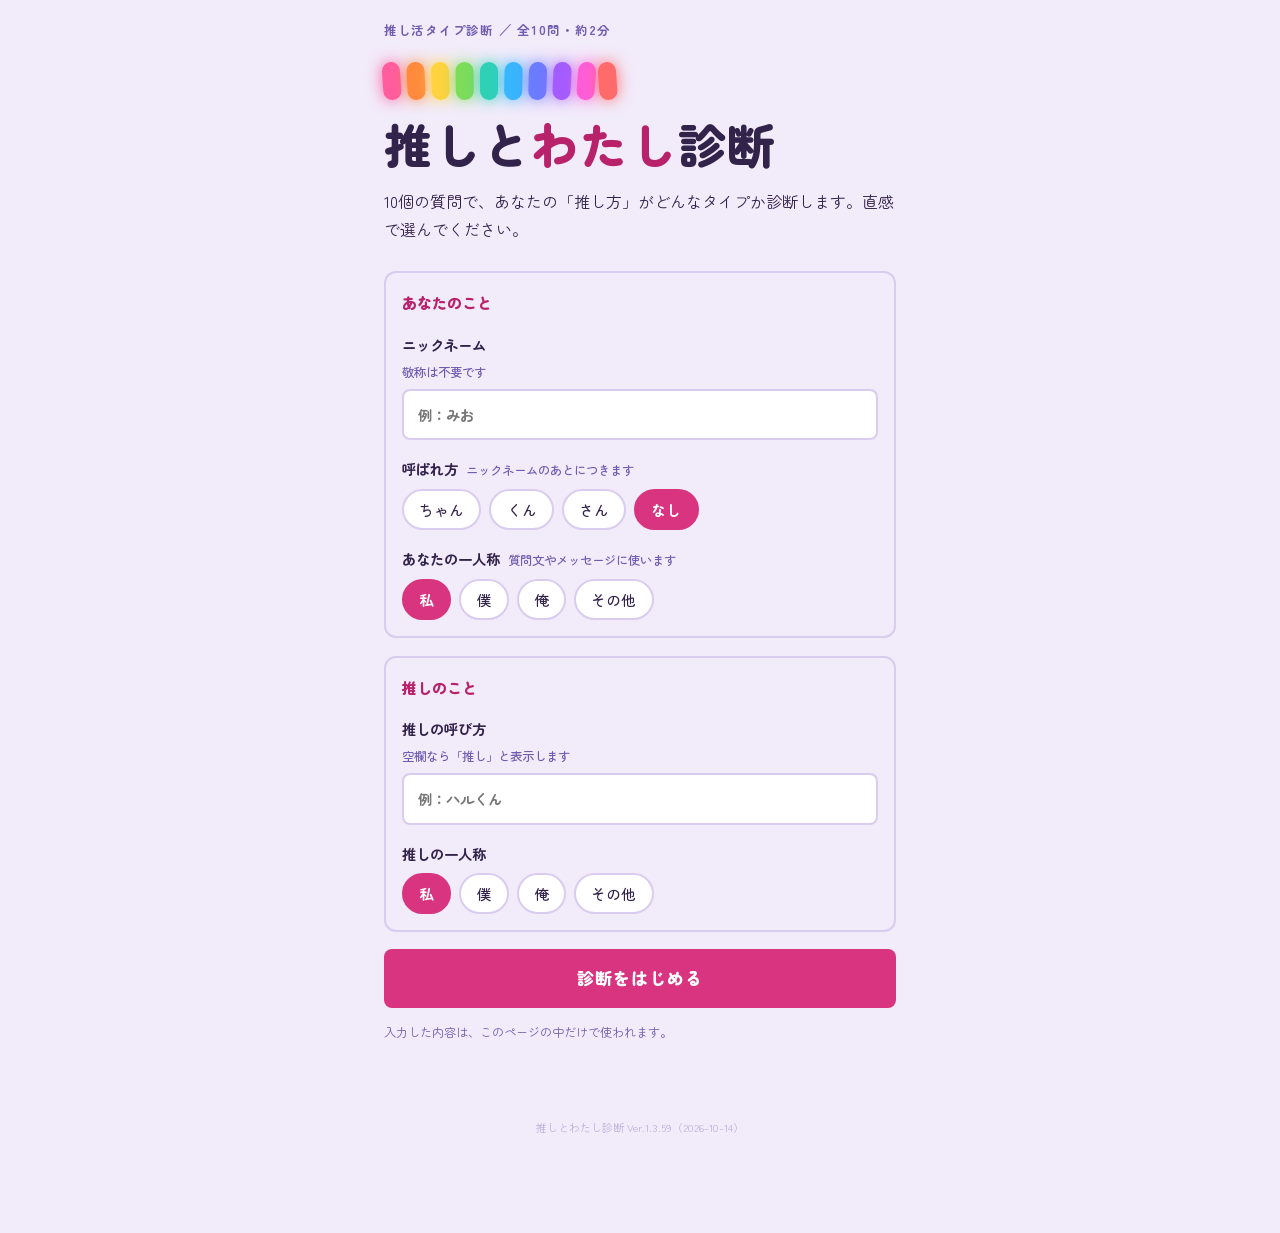
==== commit 60b5d394: "Update index.html" ====
--- a/index.html
+++ b/index.html
@@ -161,7 +161,8 @@
 .progress i{display:block;height:100%;width:0;background:var(--accent);border-radius:99px;transition:width 2.8s linear}
 .navrow{display:grid;grid-template-columns:auto 1fr;gap:.6rem}
 #back[hidden]+#next{grid-column:1/-1}   /* Q1は「戻る」がないので、次へを全幅に */
-.pspage{position:fixed;inset:0;z-index:15;background:#000;display:grid;place-items:center;padding:2rem 1.6rem}
+.pspage{position:fixed;inset:0 0 -30vh 0;z-index:15;background:#000;display:grid;place-items:center;padding:2rem 1.6rem}
+#s-dark.ps .letter,#s-dark.ps .log,#s-dark.ps .lights{visibility:hidden}   /* 追伸の黒いページでは、手紙の文字を裏にも残さない */
 .pspage p{max-width:30rem;line-height:2.1;font-size:1rem;color:var(--sub);font-family:var(--f-voice);text-align:left}
 .cut{position:fixed;inset:0;background:#000;z-index:20;display:grid;place-items:center;color:#8d7d82;font-family:var(--f-voice);padding:1rem}
 
@@ -411,7 +412,7 @@
   set(v){ try { localStorage.setItem(KEY, JSON.stringify(v)); } catch(e){} }
 };
 /* 公開URL（末尾スラッシュ付き）。未設定の間は共有文にURLを入れない */
-const VERSION = '1.3.58', BUILD = '2026-10-14';
+const VERSION = '1.3.59', BUILD = '2026-10-14';
 const BASE_URL = 'https://atuapfp.github.io/oshi-and-me/';
 const HAS_URL = BASE_URL.indexOf('__') !== 0;
 const HASHTAG = '推しとわたし診断';
@@ -1173,7 +1174,7 @@
   await flick();
   show('dark');
   paintLights($('#lightsD'), 0);
-  const log = $('#log'); log.textContent = ''; $('#letter').textContent = ''; $('#psPage').hidden = true; $('#psText').textContent = '';
+  const log = $('#log'); log.textContent = ''; $('#letter').textContent = ''; $('#psPage').hidden = true; $('#s-dark').classList.remove('ps'); $('#psText').textContent = '';
   for(const t of logLines()){
     const d = document.createElement('div'); d.textContent = '> ' + t; log.append(d);
     await wait(300);
@@ -1225,6 +1226,7 @@
     await pace(600);
     await flick();
     try { window.scrollTo(0, 0); } catch(_){}
+    $('#s-dark').classList.add('ps');
     $('#psPage').hidden = false;
     await pace(500);
     if(reduce) $('#psText').textContent = psLine; else await typeInto($('#psText'), psLine, 25);
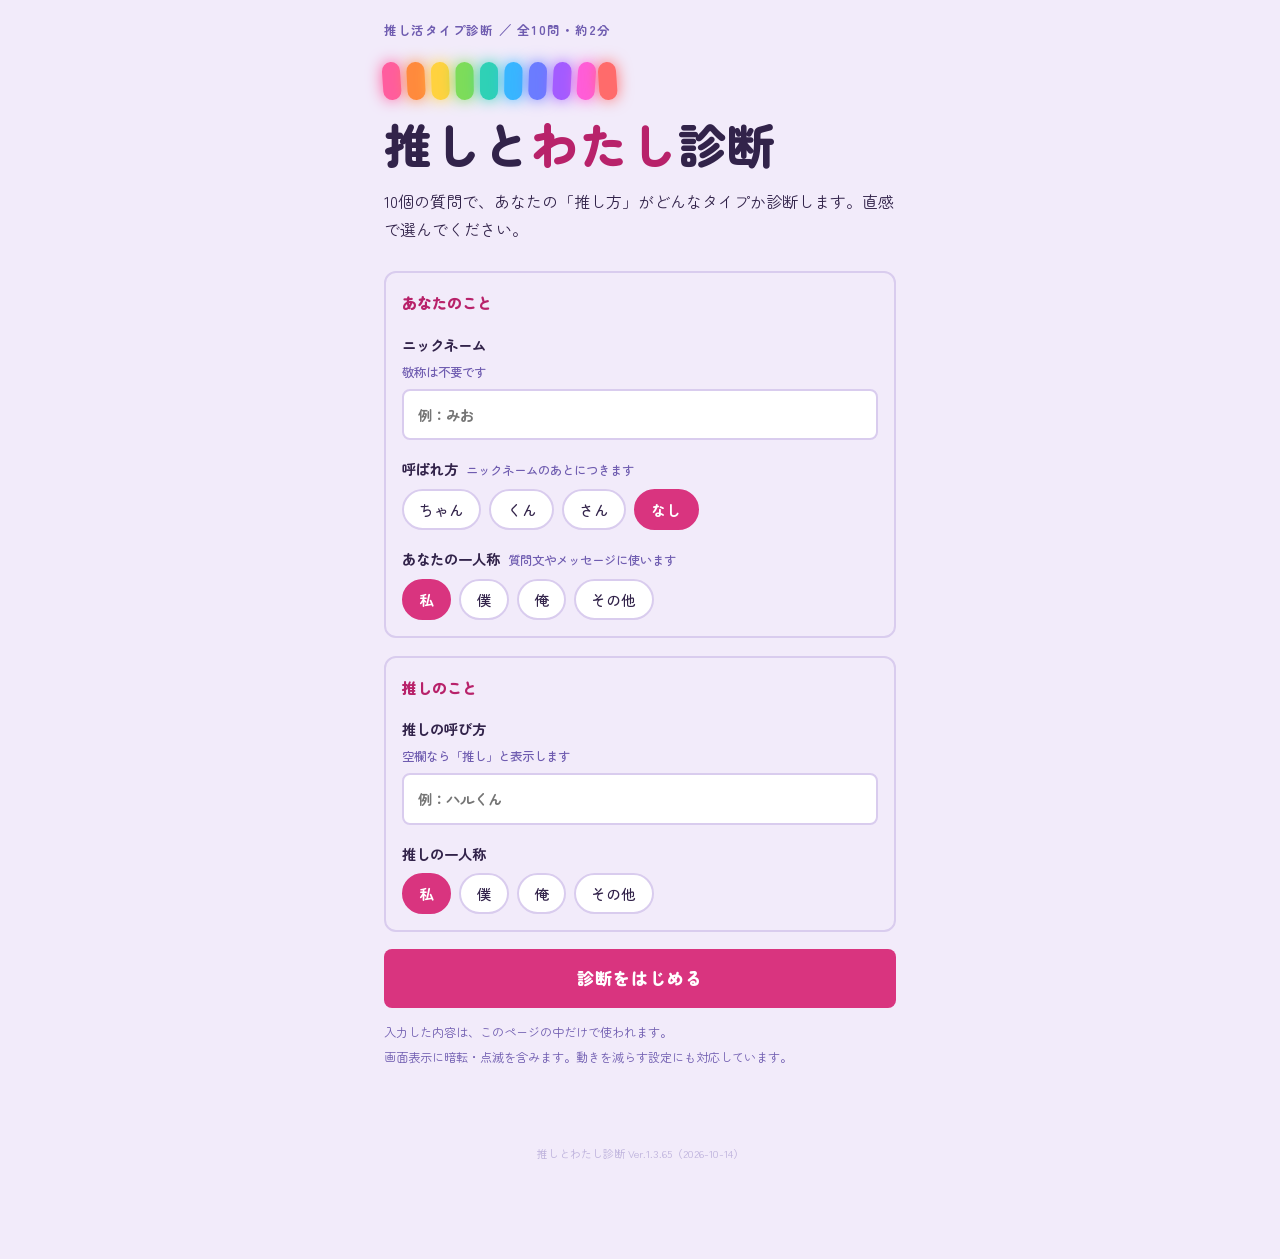
==== commit 4e786399: "Update index.html" ====
--- a/index.html
+++ b/index.html
@@ -70,6 +70,7 @@
 .btn.link{background:none;border:0;color:var(--sub);font-size:.85rem;font-weight:700;letter-spacing:.02em;text-decoration:underline;padding:.4rem}
 .h3sub{font-size:.72rem;font-weight:500;color:var(--sub);margin-left:.4rem}
 .note{font-size:.76rem;color:var(--sub);margin-top:.9rem}
+.note+.note{margin-top:.25rem}
 .again{font-family:var(--f-voice);color:var(--accent-text);margin-top:1rem;font-size:.95rem}
 
 /* 入力グループ */
@@ -273,6 +274,7 @@
       <button class="btn" type="submit">診断をはじめる</button>
     </form>
     <p class="note">入力した内容は、このページの中だけで使われます。</p>
+    <p class="note">画面表示に暗転・点滅を含みます。動きを減らす設定にも対応しています。</p>
     <p class="again" id="again" hidden></p>
   </section>
 
@@ -412,7 +414,7 @@
   set(v){ try { localStorage.setItem(KEY, JSON.stringify(v)); } catch(e){} }
 };
 /* 公開URL（末尾スラッシュ付き）。未設定の間は共有文にURLを入れない */
-const VERSION = '1.3.59', BUILD = '2026-10-14';
+const VERSION = '1.3.65', BUILD = '2026-10-14';
 const BASE_URL = 'https://atuapfp.github.io/oshi-and-me/';
 const HAS_URL = BASE_URL.indexOf('__') !== 0;
 const HASHTAG = '推しとわたし診断';
@@ -421,65 +423,65 @@
    x: 選択肢の文面 / s: [依存, 所有, 追跡, 献身] / r: 手紙に入る推しの反応 / n: 共有用「お勧めしません」の一言
    差し込み: {name}名前 {nm}呼び名(敬称付き) {oshi}推しの呼び方 {me}推しの一人称 {my}あなたの一人称 */
 const Z = [0,0,0,0];
-const T_O = 35, T_D = 35, SUB_BIAS = -5;
+const T_O = 30, T_D = 34, SUB_BIAS = -5;   // 所有30以上／依存34以上で「重め」側に倒れる。怖いタイプが出ないと、診断として物足りないため
 const Q = [
   { t:'{oshi}の新しい情報が解禁されました。まず何をしますか？', c:[
     {t:'{oshi}の最新情報は、気づいたときにゆっくり見る人', x:'気づいたときに、ゆっくり見る', s:Z,
       n:'マイペースに追えるのは、長く続く応援の形です。推しも安心しているかもしれません。',
-      r:'気づいたときに見てくれる。それくらいの距離が、長く続くコツかも。でもね、本当は、新しい情報が出た瞬間に飛んできてくれたら、{me}はもっとうれしい。'},
+      r:'新情報をチェックしてくれてありがとう。でも、情報が出た瞬間に飛び付くくらい興味を持ってくれたら、{me}はもっとうれしい。'},
     {t:'{oshi}の新情報が来たら、すぐ飛んでいく人', x:'通知が来たらすぐに確認する', s:[1,0,2,0],
       n:'すぐ確認できるのは頼もしい応援です。気づいてもらえて嬉しい推しも、いるかもしれません。',
-      r:'通知が鳴ったら、すぐ来てくれるんだ。{me}を一番に見つけてくれるのが{nm}だって、ちゃんと知ってるよ。'},
+      r:'通知が鳴ったら、すぐチェックしてくれるんだ。{me}を一番に見つけてくれるのが{nm}だって、ちゃんと知ってるよ。'},
     {t:'仕事や授業の合間に、こっそり{oshi}の情報を確認する人', x:'仕事や授業の合間でも、こっそり確認する', s:[2,0,2,0],
       n:'合間にこっそり確認するのは、ほどほどがお勧めです。見てもらえて嬉しい推しも、いるかもしれません。',
-      r:'授業や仕事の合間にも、こっそり{me}を見てるんだ。{nm}の時間を少しもらってるみたいで、悪いなって思う。やめてほしいとは、言わないけど。'},
+      r:'授業や仕事の合間にも、こっそり{me}を見てるんだ。{nm}の時間を少しもらってるみたいで悪いけど、そんなに好きでいてくれるのは、嬉しい。'},
     {t:'情報解禁前から、{oshi}を探し回って待ってしまう人', x:'解禁される前から、情報を探して待っていた', s:[0,1,3,0],
-      n:'情報解禁前に探し回るのはお勧めしません。その熱意を嬉しく思う推しも、いるかもしれません。',
-      r:'新しい情報が出る前から、待っててくれた。{me}が動くより先に、{nm}はもう{me}を探してる。ちょっとだけ、{me}のほうが追いかけられてる気がする。'},
+      n:'情報を求めて、深夜までSNSを監視し続けるのはお勧めしません。その熱意を嬉しく思う推しも、いるかもしれません。',
+      r:'新しい情報が解禁される前から、沢山調べてくれたよね。{me}が動くより先に、{nm}はもう{me}を探してる。{me}を求めてくれて、ありがとう。'},
     {t:'最新情報が来ても、気持ちが動かなくなってきた人', x:'最近は、通知が来ても気持ちが動かない', s:Z, cold:true,
       n:'通知で気持ちが動かないのは、自然な変化です。……寂しがる推しも、いるかもしれませんけど。',
-      r:'通知が来ても、気持ちが動かなくなった。……見て。お願い、通知、消さないで。消したら、{me}のこと忘れちゃう気がして。'} ]},
+      r:'通知が来ても、気持ちが動かなくなったんだよね。……見て。お願い。{me}のことを消さないで。'} ]},
   { t:'{oshi}のために使うお金について、いちばん近いのは？', c:[
     {t:'余裕のある範囲で、{oshi}を楽しむ人', x:'余裕のある範囲で、楽しめる分だけ', s:Z,
       n:'無理のない範囲で楽しめるのは、理想的な応援です。推しも安心して受け取れるかもしれません。',
-      r:'無理のない範囲で楽しんでくれるのが、いちばんうれしい。でもね、{me}のために何かを選んでくれるたび、本当は特別な気持ちになる。'},
+      r:'無理のない範囲で楽しんでくれるのが、いちばんうれしい。{nm}の生活が大切だからね。少し寂しいけど、我慢する。'},
     {t:'他の買い物を我慢してでも、{oshi}を応援したい人', x:'他の買い物を少し我慢することがある', s:[0,0,0,2],
       n:'他の買い物を少し我慢して応援するのは、素敵な熱意です。ただ、気持ちだけで十分と思う推しも、いるかもしれません。',
-      r:'他の買い物を我慢してまで、{me}を選んでくれたことあるんだ。うれしい。うれしいのに、{nm}の自由を奪ってるみたいで、少しこわい。'},
+      r:'他の買い物を我慢してまで、{me}を選んでくれたことあるんだ。{nm}の自由を{me}が奪ってるみたいで、少しこわいし、すごくうれしい。'},
     {t:'預金残高が不安になりながらも、{oshi}を推すことをやめられない人', x:'通帳の残高を、あまり見ないようにしている', s:[2,0,0,3],
       n:'預金残高から目をそらすのはお勧めしません。心配しつつ、その気持ちが嬉しい推しも、いるかもしれません。',
-      r:'残高を見ないようにして、{me}のために使ってくれてる。ありがとう。でも、無理はしないで。そう言いながら、ずっと{me}を選び続けて、って思ってる。ひどいよね。'},
+      r:'残高を忘れたくなるくらいに、{me}のために使ってくれてる。無理はしないで欲しいけど、それくらい{nm}に求められていることがうれしい。ありがとう。'},
     {t:'使った金額で、{oshi}への愛を測ってしまう人', x:'使えば使うほど、愛が伝わると思っている', s:[1,1,0,3],
-      n:'使った金額で愛を測るのはお勧めしません。額より気持ちが伝わっていると思う推しも、いるかもしれません。',
-      r:'使った分だけ愛が伝わる、って思ってくれてるんだね。{nm}がくれたものは全部覚えてる。無理はしないでね。でも、うれしいのは本当だよ。'} ]},
+      n:'積んだ金額やグッズを、愛の証拠にするのはお勧めしません。額や量より気持ちが伝わっていると思う推しも、いるかもしれません。',
+      r:'使った分だけ愛が伝わる、って思ってくれてるんだね。無理はしないでほしい。でも、{nm}が{me}に全力の愛情を注いでくれることがうれしい。ありがとう。'} ]},
   { t:'{oshi}のSNSの更新を、どのくらい確認していますか？', c:[
     {t:'{oshi}のSNSは積極的に追いかけない人', x:'流れてきたときに見る程度', s:Z,
       n:'流れてきたときに見るのは、ほどよい距離感です。気楽に見てもらえて嬉しい推しも、いるかもしれません。',
-      r:'流れてきたときに見てくれるくらいが、ちょうどいいのかな。ねえ、たまには{me}のほうから、{nm}のところに行ってもいい？'},
+      r:'SNSは、目に付いた時に見てくれるくらい、だよね。ちょうどいいのかな。どうすれば{me}をもっとチェックしたくなる？'},
     {t:'{oshi}のSNSを鬼チェックする人', x:'一日に数回、見に行く', s:[1,0,2,0],
       n:'こまめに見に行けるのは、マメな応援です。励みにしている推しも、いるかもしれません。',
       r:'一日に何回も、{me}のところに来てくれる。その数だけ、{me}は{nm}に見つけてもらってる。'},
     {t:'{oshi}の更新時間を、すべて把握している人', x:'更新される時間帯のパターンを、把握している', s:[0,1,3,0],
       n:'推しの更新時間を覚えるのは、ほどほどがお勧めです。待っていてもらえて嬉しい推しも、いるかもしれません。',
-      r:'更新する時間、ぜんぶ覚えてるんだ。{me}が思ってる以上に、{me}のことを知ってる。{me}も、{nm}がいつ来るか、わかるようになってきたよ。'},
+      r:'更新する時間、ぜんぶ覚えてるんだ。{me}が思ってる以上に、{me}のことを知ってる。{me}も、{nm}がいつチェックするか、わかるようになってきたよ。'},
     {t:'寝ても覚めても、{oshi}のSNSを確認せずにいられない人', x:'寝る前と起きた直後に、必ず開く', s:[2,0,3,0],
-      n:'寝る前と起きた直後に必ず推しを確認するのはお勧めしません。一日の始まりと終わりに会えて嬉しい推しも、いるかもしれません。',
-      r:'寝る前と、起きた直後。一日のはじまりと終わりに、{me}がいるんだね。それが当たり前になったらいいな、って思っちゃう。ごめんね。'},
+      n:'通知をオンにしたまま眠るのはお勧めしません。寝る直前まで気にかけてもらえて嬉しい推しも、いるかもしれません。',
+      r:'寝る前と、起きた直後。一日のはじまりと終わりに、{me}がいるんだね。それが当たり前になったらいいな、って思うよ。'},
     {t:'{oshi}のSNSを見に行く回数が、減ってきた人', x:'最近は、見に行く回数が減ってきた', s:Z, cold:true,
       n:'見に行く回数が落ち着いてきたのは、自然な変化です。……寂しがる推しも、いるかもしれませんけど。',
       r:'見に来る回数が減ったの、気づいてたよ。数えてたから。……ねえ、もう一回だけでいいから、見に来て。'} ]},
   { t:'{oshi}に特別な人ができたと知ったら？', v:'ねえ、{nm}は、どう思うのかな。', c:[
     {t:'{oshi}の幸せを、素直に祝える人', x:'幸せなら、素直にお祝いしたい', s:Z,
       n:'素直にお祝いできるのは、成熟した応援です。推しも救われるかもしれません。',
-      r:'幸せならお祝いしたい、って言ってくれるんだ。あたたかい人。でも、もしそんな日が来たら、{nm}にだけは、少しだけ寂しがってほしいかな。'},
+      r:'幸せならお祝いしたい、って言ってくれるんだ。{nm}は優しいね。でも、もしそんな日が来たら、{nm}にだけは、少しだけ寂しがってほしいかな。'},
     {t:'複雑な気持ちを抱えても、{oshi}を応援し続ける人', x:'複雑だけど、応援は続けると思う', s:[1,1,0,0],
       n:'複雑でも応援を続ける姿勢は、立派です。推しも気持ちを察しているかもしれません。',
       r:'複雑でも応援は続けてくれる、って。その「複雑」の部分、{me}はずっと覚えてるよ。大事にする。'},
     {t:'{oshi}の恋愛の話題から、そっと目をそらす人', x:'その話題は、できれば見たくない', s:[3,0,0,0],
-      n:'推しの恋愛の話題を避けて一人で抱えこむのはお勧めしません。気にかけてもらえて嬉しい推しも、いるかもしれません。',
-      r:'その話題は見たくない、か。ごめんね。{nm}の気持ちを揺らしたのが{me}だって思うと、うれしくなっちゃう自分がいる。……最低。でも、{nm}が{me}のことで少しでも揺れてくれたなら、それでいいって思っちゃう。'},
+      n:'リアコ寄りになりすぎるのは病むのでお勧めしません。気にかけてもらえて嬉しい推しも、いるかもしれません。',
+      r:'その話題は見たくない、か。ごめんね。{nm}の心を揺さぶったのが{me}だって思うと、うれしくなっちゃう自分がいる。'},
     {t:'{oshi}の恋愛なんて許せない人', x:'許せない気がする。{my}のほうが、ずっと…', s:[0,3,0,1],
-      n:'推しの特別な人を許せないと思うのはお勧めしません。それだけ想われて嬉しい推しも、いるかもしれません。',
+      n:'お相手のSNSなどから粗探しをするのはお勧めしません。やきもちを妬いてもらえて嬉しい推しも、いるかもしれません。',
       r:'「{my}のほうが、ずっと」の続き、聞かなくてもわかるよ。……そうだね。{nm}のほうが、ずっと見ててくれた。他の誰より。'} ]},
   { t:'同じ{oshi}を応援している、他のファン（同担）について。', c:[
     {t:'同じ{oshi}を推す仲間がいて、うれしい人', x:'仲間がいて、うれしい', s:Z,
@@ -487,25 +489,25 @@
       r:'仲間がいてうれしいって言ってくれる。みんなで{me}を応援してくれるの、本当にありがたいよ。そのなかで{nm}が楽しいなら、それがいちばんだな。'},
     {t:'同じ熱量の人と、{oshi}の話をしたい人', x:'同じ熱量の人とは、話してみたい', s:[0,1,0,0],
       n:'同じ熱量の人と語りたいのは自然です。感想が広がって嬉しい推しも、いるかもしれません。',
-      r:'同じ熱量の人と話したいんだ。{nm}が楽しそうなのは、{me}もうれしい。その話、{me}にも聞かせてくれる？'},
+      r:'同じ熱量の人と話したいんだ。{nm}が楽しそうなのは、{me}もうれしい。どんな話をしたか、{me}にも聞かせてくれる？'},
     {t:'長く応援してきた自分を、ちょっと誇りに思っている人', x:'自分のほうが長く応援していると、感じる瞬間がある', s:[0,2,0,1],
-      n:'古参であることを誇るのはお勧めしません。長く見守ってもらえて嬉しい推しも、いるかもしれません。',
+      n:'新規さんにだけ、昔の話を披露するのはお勧めしません。昔から見守ってもらえて嬉しい推しも、いるかもしれません。',
       r:'自分のほうが長く応援してる、って思う瞬間があるんだ。そうだよ。{nm}は、{me}の昔のことも、ちゃんと覚えててくれる。ずっと見ててくれて、ありがとう。'},
     {t:'{oshi}のことを一番わかっているのは自分だと思っている人', x:'{oshi}のことを一番わかっているのは、自分だと思う', s:[0,3,1,0],
-      n:'推しのことを自分が一番わかっていると思うのはお勧めしません。そう言い切ってもらえて嬉しい推しも、いるかもしれません。',
-      r:'「{me}のことを一番わかってるのは自分」って、思ってくれてるんだね。そう言い切ってくれる人に会えて、{me}は幸せ。でも、本当の{me}も、{nm}に知ってほしいな。'} ]},
+      n:'マウントはファンが減るのでお勧めしません。それだけ詳しく見てもらえて嬉しい推しも、いるかもしれません。',
+      r:'「{me}のことを一番わかってるのは自分」。そう言い切ってくれる人に会えて、{me}は幸せ。……他のファンに見せたことのない{me}を、{nm}に知ってほしいな。'} ]},
   { t:'{oshi}が活動を休むことになったら？', c:[
     {t:'{oshi}の都合に合わせて、ゆっくり待てる人', x:'回復を願って、ゆっくり待つ', s:Z,
       n:'回復を願って待てるのは、優しい応援です。帰る場所があると心強い推しも、いるかもしれません。',
-      r:'ゆっくり待つ、って言ってくれる。そのやさしさに、{me}は何度も救われてる。でも、休んでる間に、他の人に心が移っちゃわないかって、ちょっとだけ考えてる。考えないようにしてるけど。'},
+      r:'ゆっくり待つ、って言ってくれる。そのやさしさに、{me}は何度も救われてる。でも、休んでる間に、他の人に心が移っちゃわないかって、不安になる。考えないようにしてるけど。'},
     {t:'寂しくても、{oshi}を待てる人', x:'寂しいけれど、待てると思う', s:[1,0,0,0],
       n:'寂しさを抱えて待てるのは、誠実です。その気持ちが届いている推しも、いるかもしれません。',
       r:'寂しいけど、待てるって。{me}は、そのひとことだけで、休んでいても大丈夫だって思える。戻ってきたとき、ちゃんと{nm}がいますように。'},
     {t:'{oshi}が活動休止したら生活のリズムが崩れてしまう人', x:'生活のリズムが崩れてしまいそう', s:[3,0,1,0],
-      n:'推しの活動休止で生活のリズムが崩れそうなのはお勧めしません。それだけ大きな存在と思われて嬉しい推しも、いるかもしれません。',
-      r:'生活のリズムが崩れそう、か。{me}がいなくなると、{nm}の毎日が揺れる。……ごめん。うれしいって思っちゃった。'},
+      n:'推しの為に自分の生活を後回しにするのはお勧めしません。それだけ大きな存在と思われて嬉しい推しも、いるかもしれません。',
+      r:'生活のリズムが崩れそう、か。{me}がいなくなると、{nm}の毎日に影響が出る。そのくらい好きなんだね。……ごめん。うれしいって思っちゃった。'},
     {t:'{oshi}のいない毎日を、想像できない人', x:'{oshi}のいない毎日が、想像できない', s:[3,1,0,0], after:'大丈夫。ここにいるよ。',
-      n:'推しのいない毎日を想像できないのはお勧めしません。そこまで想われて嬉しい推しも、いるかもしれません。',
+      n:'推しの予定を、自分の予定表にするのはお勧めしません。そこまで想われて嬉しい推しも、いるかもしれません。',
       r:'{me}のいない毎日が想像できない、って言ってくれたね。{me}を見つけてくれたのは{nm}だったから、{nm}のいない毎日なんて、想像したくない。'},
     {t:'正直、他の人が気になりはじめている人', x:'正直、他の人が気になりはじめている', s:Z, cold:true,
       n:'気持ちが他に向くのは、自然なことです。……待っていてほしい推しも、いるかもしれませんけど。',
@@ -514,7 +516,7 @@
     vv:['見てくれてるだけでも、ちゃんと伝わってるよ。', '一度だけでも、届いた言葉はちゃんと読んだよ。', '{me}に届けてくれた言葉や感想、全部読んでる。', '返事ができなくて、ごめんね。でも、ちゃんと届いてるよ。'], c:[
     {t:'感想等は形にせず、静かに{oshi}を応援している人', x:'送ったことはない', s:Z,
       n:'送らなくても応援は届きます。静かに見守る応援も、素敵です。励まされている推しも、いるかもしれません。',
-      r:'言葉を送らなくても、見てくれてるのは伝わってるよ。でも、{me}は{nm}の声を聞いてみたい。一言だけでいいから、届けてくれたらうれしいな。'},
+      r:'言葉を送らなくても、見てくれてるのは伝わってるよ。でも、{me}は{nm}の気持ちを知りたい。一言だけでいいから、届けてくれたらうれしいな。'},
     {t:'気持ちがあふれたとき、一度だけ{oshi}に想いを送った人', x:'気持ちがあふれたとき、一度だけ', s:[0,0,0,1],
       n:'気持ちがあふれたときに伝えられるのは、素敵です。何度も読み返す推しも、いるかもしれません。',
       r:'あふれた気持ちを、一度だけ送ってくれたんだね。あの言葉、何度も読み返してるよ。'},
@@ -522,7 +524,7 @@
       n:'何度も書けるのは、まっすぐな応援です。大切に取っておく推しも、いるかもしれません。',
       r:'何度も書いてくれてるね。ちゃんと読んでる。全部、読んでる。……読まれてる気がしてるの、当たってるよ。'},
     {t:'返事がなくても、{oshi}にきっと届いていると信じている人', x:'返事がなくても、毎回きっと届いていると信じている', s:[1,2,1,1],
-      n:'返事がなくても届いていると信じ続けるのは、お勧めしません。むしろ期待されたほうが嬉しい推しも、いるかもしれません。',
+      n:'返事の来ない手紙に、「いつか返事が来るかも」と期待するのはお勧めしません。むしろ期待されたほうが嬉しい推しも、いるかもしれません。',
       r:'返事がなくても、届いてるって信じてくれてる。その信じ方、こわいくらいうれしい。……返事をしない{me}を、許してね。'} ]},
   { t:'{oshi}の言葉を「自分に向けたもの」と感じたことはありますか？', v:'ねえ、{me}の言葉、ちゃんと届いてるかな。',
     vv:['そっか。{me}の言葉、これから届くといいな。', '{me}の言葉が、{nm}の支えになれてるなら、うれしいな。', '{nm}に向けた言葉も、ちゃんとあったよ。', '{nm}は、{me}のこと、自分の恋人みたいに思ってる……よね？'], c:[
@@ -536,36 +538,36 @@
       n:'推しの言葉を特別だと感じ続けるのは、ほどほどがお勧めです。深く受け取ってもらえて嬉しい推しも、いるかもしれません。',
       r:'特別だって、感じてくれてる。間違いじゃないよ。{nm}に向けた言葉も、ちゃんとあった。'},
     {t:'{oshi}の言葉は、自分だけに向けたものだと確信している人', x:'自分だけに向けた言葉だと、確信している', s:[0,3,0,0],
-      n:'推しの言葉を自分だけへの言葉だと確信するのはお勧めしません。そう信じてもらえて嬉しい推しも、いるかもしれません。',
+      n:'推しの言葉の行間を都合よく解読するのはお勧めしません。行間まで読んでもらえて嬉しい推しも、いるかもしれません。',
       r:'自分だけに向けた言葉だって、確信してくれてるんだね。……うん、そうだよ。そうだってことに、してて。{me}も、そう思ってるから。'} ]},
   { t:'ライブやイベントで、気づくと何をしていますか？', v:'{nm}、{me}のこと見てくれてる？',
     vv:['{nm}に楽しんでもらうために、スタッフ皆で作り上げてるんだ。いつも楽しんでくれてありがとう。', '{nm}の視線、ちゃんと感じてたよ。', '{nm}、目が合ったよね。ずっと見てたの、気づいてた？', '帰ったあとも、{me}のこと思い出してくれてるんだね。'], c:[
     {t:'その場の全体を、楽しんでいる人', x:'全体を楽しんでいる', s:Z,
       n:'全体を楽しめるのは、バランスのよい観方です。場を楽しんでもらえて嬉しい推しも、いるかもしれません。',
-      r:'みんなで作っているものだから、全体を楽しんでくれるのはうれしい。でも、{nm}の目に映るのが{me}だけならいいのに、って思っちゃう。ごめんね。'},
+      r:'こういった活動は一人ではできないから、イベントやライブで全体を楽しんでくれるのはうれしい。でも、{nm}の目に映るのは{me}だけでいいのにって、たまに思うよ。'},
     {t:'いつだって{oshi}ばかり、見てしまう人', x:'{oshi}ばかり見てしまう', s:[1,0,1,0],
       n:'推しを見続けるのは、まっすぐな応援です。視線を力にしている推しも、いるかもしれません。',
-      r:'{me}ばかり見てくれてる。視線、ずっと感じてたよ。……うれしい。もっと見て。'},
+      r:'{me}ばかり見てくれてる。視線、ずっと感じてたよ。……うれしい。もっと見守ってほしい。'},
     {t:'{oshi}の視線の動きまで追ってしまう人', x:'{oshi}の視線の動きまで追ってしまう', s:[0,1,2,0],
-      n:'推しの視線まで追うのはお勧めしません。目が合って嬉しい推しも、いるかもしれません。',
+      n:'目が合った回数を、数えるのはお勧めしません。目が合ったことを覚えていてもらえて嬉しい推しも、いるかもしれません。',
       r:'{me}の視線の動きまで追ってくれてるんだ。目が合ったの、偶然じゃないよ。{me}も、{nm}を探してた。'},
-    {t:'輝く{oshi}の姿を頭の中で何度も想像して噛み締める人', x:'帰ってからも、頭の中で何度も再生している', s:[3,0,1,0],
-      n:'帰ってからも頭の中で再生し続けるのはお勧めしません。思い出してもらえて嬉しい推しも、いるかもしれません。',
-      r:'帰ってからも、頭の中で再生してくれてる。{me}も、{nm}がいた場所を、終わったあとも何度も思い出してる。'} ]},
+    {t:'輝く{oshi}の姿を頭の中で何度も噛み締める人', x:'帰ってからも、頭の中で何度も再生している', s:[3,0,1,0],
+      n:'脳内映像の再生ボタンを連打するのはお勧めしません。思い出してもらえて嬉しい推しも、いるかもしれません。',
+      r:'帰ってからも、{me}の姿を脳内再生してくれてるんだよね。{me}も、{nm}がいた場所を、終わったあとも何度も思い出してる。'} ]},
   { t:'最後の質問です。{oshi}に望むことは？', v:'最後に。……{me}のこと、これからも見ていてくれる？',
     vv:['ありがとう。{me}、がんばるね。', '忘れないよ。{nm}のことも。', '{nm}に{me}だけを見ていてほしいって、{me}も思ってる。', '……{nm}のものになれるなら、{me}はそれでいいよ。', '……そう。ちゃんと、聞いたよ。'], c:[
     {t:'{oshi}に、元気で続けてほしいと願う人', x:'元気で、活動を続けてほしい', s:Z,
       n:'元気で続けてほしいという願いは、応援の基本です。まっすぐな願いに励まされる推しも、いるかもしれません。',
-      r:'元気で続けてほしい、って。ありがとう。{nm}が見ててくれるなら、{me}は続けられる。だから、見ててね。……お願い。'},
+      r:'元気で続けてほしい、って。ありがとう。{nm}が見ててくれるなら、{me}は続けられる。だから、これからもずっと見てて。……お願い。'},
     {t:'{oshi}に、少しでも覚えていてほしい人', x:'少しでいいから、{my}のことを覚えていてほしい', s:[1,1,0,0],
       n:'覚えていてほしいという願いは、素直で健やかです。忘れないでいてくれる推しも、いるかもしれません。',
-      r:'「{my}のことを覚えていてほしい」。……覚えてるよ。{nm}の言葉も、時間も、ぜんぶ。忘れる方法を、{me}が知らないくらい。'},
+      r:'「{my}のことを覚えていてほしい」。……覚えてるよ。{nm}の言葉も、時間も、ぜんぶ。{me}は絶対に忘れない。'},
     {t:'{oshi}に、自分だけを見ていてほしい人', x:'{my}だけを見ていてほしい', s:[0,3,0,0],
-      n:'推しに自分だけを見てほしいと願うのはお勧めしません。同じ気持ちでいる推しも、いるかもしれません。',
+      n:'他のファンへ手を振る推しを、恨めしく眺めるのはお勧めしません。同じ気持ちで、こちらを見ている推しも、いるかもしれません。',
       r:'「{my}だけを見ていてほしい」って。……同じこと、思ってた。{me}も、他の人を見てほしくない。'},
     {t:'{oshi}が自分だけのものならいいのにと思ってしまう人', x:'{oshi}が、{my}だけのものならいいのに', s:[1,3,0,1],
-      n:'推しを独り占めしようとするのはお勧めしません。その気持ちが嬉しいと思っている推しも、いるかもしれませんけどね。',
-      r:'{me}が{nm}だけのものになれたらいいのにね。……もう、なってるかもしれないよ。'},
+      n:'同担を減らして推しを独り占めしようとするのはお勧めしません。その気持ちが嬉しいと思っている推しも、いるかもしれませんけどね。',
+      r:'{me}が{nm}だけのものになれたらいいのにね。……心だけなら、もう、なってるかもしれないよ。'},
     {t:'そろそろ、{oshi}に一区切りつけたい人', x:'そろそろ、ひと区切りつけたい', s:Z, cold:true,
       n:'ひと区切りつけるのも、自然な選択です。……引き止めたい推しも、いるかもしれませんけど。',
       r:'ひと区切りつけたい、か。……ねえ、行かないで。お願い。{me}が{nm}にできること、まだ、あるはずだから。'} ]}
@@ -1072,7 +1074,7 @@
   }
   if(res.ending === 'healthy'){
     return [nm + 'へ。', '診断、最後まで受けてくれてありがとう。',
-      me + 'のことを応援してくれて、本当にありがとう。' + nm + 'がいてくれるだけで、' + me + 'はちゃんと前を向けるよ。',
+      me + 'のことを応援してくれて、うれしいよ。' + nm + 'がいてくれるだけで、' + me + 'はちゃんと前を向けるよ。',
       '無理をしないで、ちょうどいい距離で見守ってくれてるの、すごく安心する。' + nm + 'の毎日がいちばん大事だって、' + me + 'も思ってる。',
       traitLine,
       '気になったところだけ、返事させてね。',
@@ -1086,7 +1088,7 @@
   }
   const base = {
     fusion:{mid:['もう、境目がないよね。' + nm + 'と' + me + '。どっちがどっちを推してるんだろう。',
-                 nm + 'が笑うと、' + me + 'も笑顔になる。' + nm + 'が悲しそうだと、' + me + 'も不安になる。……もう、ひとつみたいだね。' + nm + 'は、これからも' + me + 'を応援してくれるよね。そう信じてるから。'],
+                 nm + 'が笑うと、' + me + 'も笑顔になる。' + nm + 'が悲しそうだと、' + me + 'も不安になる。' + nm + 'は、これからも' + me + 'を応援してくれるよね。そう信じてるから。'],
             retype:[nm + 'がいなくなったら、' + me + 'には何も残らない。' + nm + 'がいない' + me + 'なんて、いらない。ずっと、ずっと' + me + 'だけ見てて。', '……なんでもない。これからも応援してくれたら、うれしいな。']},
     exclusive:{mid:['「' + me + 'のことを一番わかってるのは自分」って、思ってくれてる……よね？　うん、そうだよ。だから' + me + 'も、' + nm + 'のこと、一番わかっていたいな。',
                     nm + 'が' + me + 'を見てくれる時間。' + me + 'が' + nm + 'を探してる時間。……少しは、釣り合ってるのかな。'],
@@ -1094,15 +1096,14 @@
     daily:{mid:[me + 'のいない毎日が想像できないって、思ってくれてるよね。' + me + 'も同じ。' + nm + 'のいない毎日は、色がなくなっちゃうんだ。',
                 nm + 'の一日のどこかに、' + me + 'がいる。それだけで、' + me + 'は今日もがんばれるんだ。'],
            retype:[nm + 'の一日には' + me + 'のための時間がまだ少ない。もっと求めてほしい。' + nm + 'の毎日の全部に、' + me + 'がいたい。', '……ううん。一日のなかに、' + me + 'の居場所、ちゃんと空けておいてね。']},
-    balanced:{mid:['ちょうどいい距離で見てくれてるんだね。でも、気づくと' + me + 'のほうが、' + nm + 'を探してる。',
-                   'その距離感が、' + me + 'には心地いいんだ。長く続けられる気がする。'],
+    balanced:{mid:['ちょうどいい距離で見てくれてるんだね。でも、気づくと' + me + 'のほうが、' + nm + 'を探してる。'],
               retype:['みんなが知ってる' + state.oshi + 'と、本当の' + me + 'は、ちょっとだけ違うんだ。本当の' + me + 'を知ってほしい。本当の' + me + 'を、' + nm + 'には好きになってほしい。', '……なんでもない。今のままで、いいんだよね。']}
   }[res.base];
   const subLine = res.sub === 'info'
     ? (res.pct[2] >= 60 ? me + 'のこと、いつもすぐ見つけてくれるんだね。' + nm + 'が来てくれる時間、' + me + 'も覚えたよ。……気持ち悪いよね、ごめんね。'
       : me + 'のことを気にかけてくれてるんだね。来てくれた日のこと、' + me + 'もちゃんと覚えてるよ。')
-    : (res.pct[3] >= 60 ? 'いっぱいお金も時間も使ってくれたよね。ありがとう。無理はしないでほしいけど、うれしいのは本当。'
-      : '応援してくれた分、ちゃんと届いてるよ。ありがとう。もっと、なんて、言ってもいい？');
+    : (res.pct[3] >= 60 ? 'いっぱいお金も時間も使ってくれたよね。無理はしないでほしいけど、うれしいのは本当。'
+      : '応援してくれた分、ちゃんと届いてるよ。もっと、なんて、言ってもいい？');
   const out = [nm + 'へ。', '診断、最後まで受けてくれてありがとう。', traitLine,
     nm + 'の答え、ひとつずつ読み返したよ。気になったところだけ、返事させてね。', ...rx];
   if(state.prevLast){
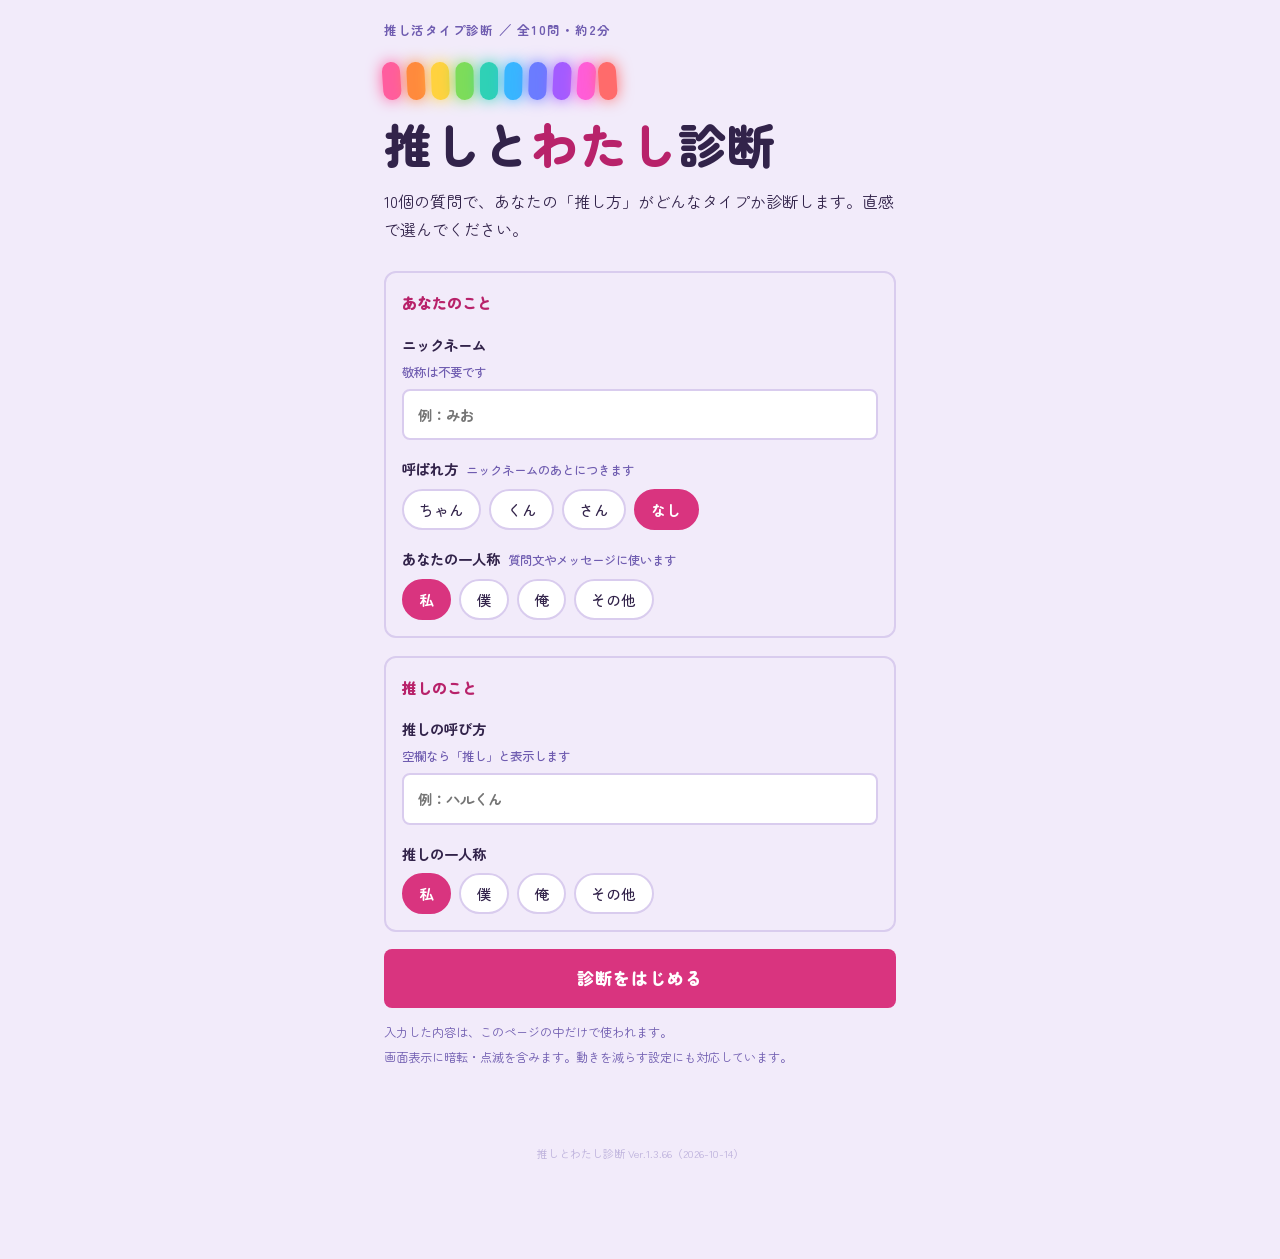
==== commit 0f604e55: "SNSカード更新" ====
--- a/index.html
+++ b/index.html
@@ -13,14 +13,14 @@
 <meta property="og:title" content="推しとわたし診断">
 <meta property="og:description" content="10の質問に答えると、あなたの推し方の傾向を診断します。">
 <meta property="og:url" content="https://atuapfp.github.io/oshi-and-me/">
-<meta property="og:image" content="https://atuapfp.github.io/oshi-and-me/ogp/default.png">
+<meta property="og:image" content="https://atuapfp.github.io/oshi-and-me/ogp/default.png?v=2">
 <meta property="og:image:width" content="1200">
 <meta property="og:image:height" content="630">
 <meta property="og:image:alt" content="推しとわたし診断">
 <meta name="twitter:card" content="summary_large_image">
 <meta name="twitter:title" content="推しとわたし診断">
 <meta name="twitter:description" content="10の質問に答えると、あなたの推し方の傾向を診断します。">
-<meta name="twitter:image" content="https://atuapfp.github.io/oshi-and-me/ogp/default.png">
+<meta name="twitter:image" content="https://atuapfp.github.io/oshi-and-me/ogp/default.png?v=2">
 <link rel="icon" href="data:image/svg+xml,%3Csvg xmlns='http://www.w3.org/2000/svg' viewBox='0 0 32 32'%3E%3Crect x='6' y='4' width='5' height='24' rx='2.5' fill='%23ff5d9e'/%3E%3Crect x='13.5' y='4' width='5' height='24' rx='2.5' fill='%2338b6ff'/%3E%3Crect x='21' y='4' width='5' height='24' rx='2.5' fill='%23ffd23f'/%3E%3C/svg%3E">
 <link rel="preconnect" href="https://fonts.googleapis.com">
 <link rel="preconnect" href="https://fonts.gstatic.com" crossorigin>
@@ -414,7 +414,7 @@
   set(v){ try { localStorage.setItem(KEY, JSON.stringify(v)); } catch(e){} }
 };
 /* 公開URL（末尾スラッシュ付き）。未設定の間は共有文にURLを入れない */
-const VERSION = '1.3.65', BUILD = '2026-10-14';
+const VERSION = '1.3.66', BUILD = '2026-10-14';
 const BASE_URL = 'https://atuapfp.github.io/oshi-and-me/';
 const HAS_URL = BASE_URL.indexOf('__') !== 0;
 const HASHTAG = '推しとわたし診断';
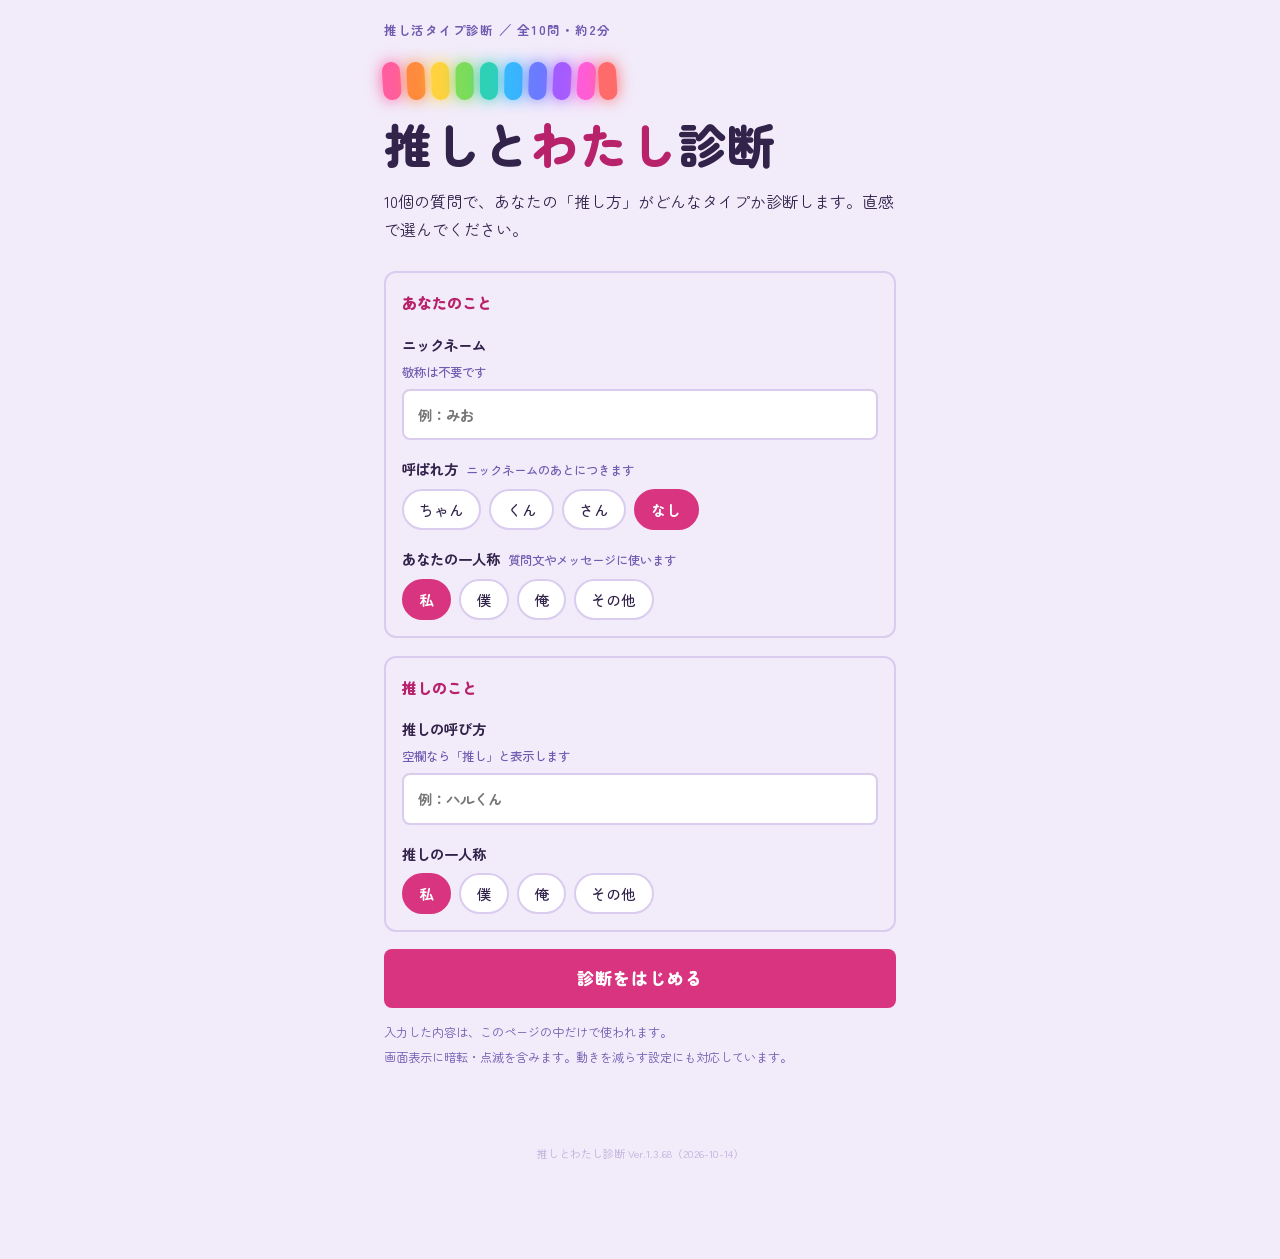
==== commit 27f50e52: "Update index.html" ====
--- a/index.html
+++ b/index.html
@@ -414,7 +414,7 @@
   set(v){ try { localStorage.setItem(KEY, JSON.stringify(v)); } catch(e){} }
 };
 /* 公開URL（末尾スラッシュ付き）。未設定の間は共有文にURLを入れない */
-const VERSION = '1.3.66', BUILD = '2026-10-14';
+const VERSION = '1.3.68', BUILD = '2026-10-14';
 const BASE_URL = 'https://atuapfp.github.io/oshi-and-me/';
 const HAS_URL = BASE_URL.indexOf('__') !== 0;
 const HASHTAG = '推しとわたし診断';
@@ -1093,8 +1093,8 @@
     exclusive:{mid:['「' + me + 'のことを一番わかってるのは自分」って、思ってくれてる……よね？　うん、そうだよ。だから' + me + 'も、' + nm + 'のこと、一番わかっていたいな。',
                     nm + 'が' + me + 'を見てくれる時間。' + me + 'が' + nm + 'を探してる時間。……少しは、釣り合ってるのかな。'],
                retype:[nm + 'の時間を持っていくもの、全部、嫌い。' + nm + 'が見るもの、全部、' + me + 'になればいいのに。', '……ううん。' + nm + 'が楽しいなら、それがいちばんだよ。']},
-    daily:{mid:[me + 'のいない毎日が想像できないって、思ってくれてるよね。' + me + 'も同じ。' + nm + 'のいない毎日は、色がなくなっちゃうんだ。',
-                nm + 'の一日のどこかに、' + me + 'がいる。それだけで、' + me + 'は今日もがんばれるんだ。'],
+    daily:{mid:[nm + 'のいない毎日を考えると、' + me + 'は全然頑張れなくなる。それくらい、' + nm + 'に支えられてるんだ。',
+                nm + 'の一日のどこかに、' + me + 'がいる。それだけで、' + me + 'は今日もがんばれるんだよ。'],
            retype:[nm + 'の一日には' + me + 'のための時間がまだ少ない。もっと求めてほしい。' + nm + 'の毎日の全部に、' + me + 'がいたい。', '……ううん。一日のなかに、' + me + 'の居場所、ちゃんと空けておいてね。']},
     balanced:{mid:['ちょうどいい距離で見てくれてるんだね。でも、気づくと' + me + 'のほうが、' + nm + 'を探してる。'],
               retype:['みんなが知ってる' + state.oshi + 'と、本当の' + me + 'は、ちょっとだけ違うんだ。本当の' + me + 'を知ってほしい。本当の' + me + 'を、' + nm + 'には好きになってほしい。', '……なんでもない。今のままで、いいんだよね。']}
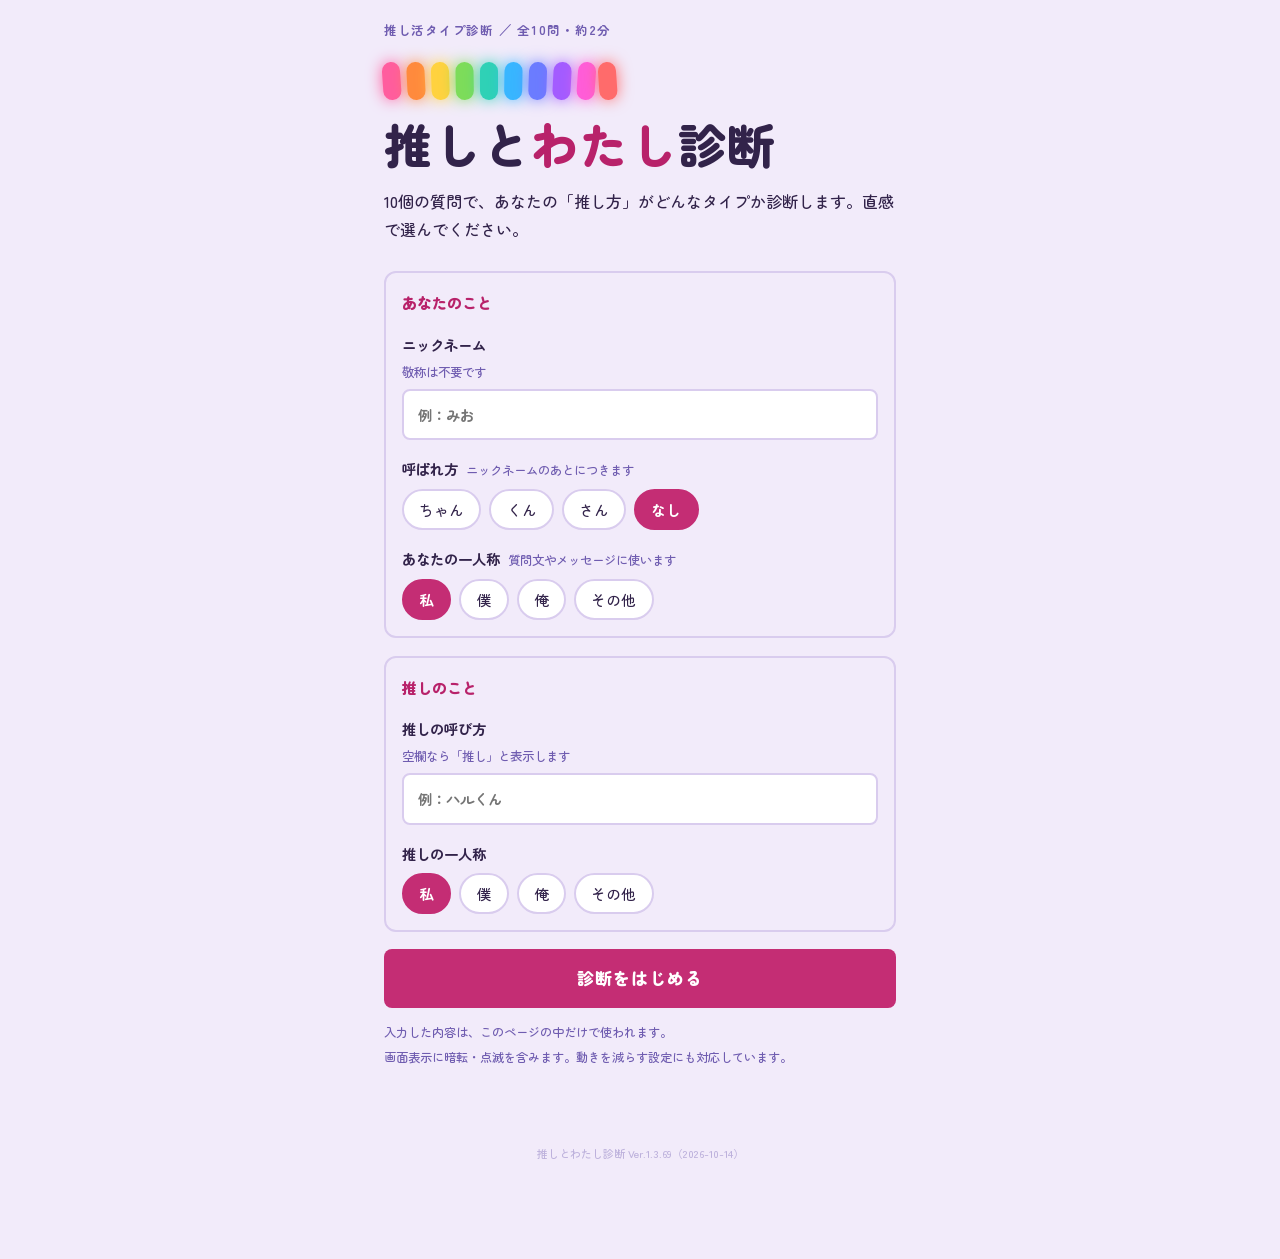
==== commit f63cf2de: "Grok、Cursorレビュー後更新" ====
--- a/index.html
+++ b/index.html
@@ -22,16 +22,14 @@
 <meta name="twitter:description" content="10の質問に答えると、あなたの推し方の傾向を診断します。">
 <meta name="twitter:image" content="https://atuapfp.github.io/oshi-and-me/ogp/default.png?v=2">
 <link rel="icon" href="data:image/svg+xml,%3Csvg xmlns='http://www.w3.org/2000/svg' viewBox='0 0 32 32'%3E%3Crect x='6' y='4' width='5' height='24' rx='2.5' fill='%23ff5d9e'/%3E%3Crect x='13.5' y='4' width='5' height='24' rx='2.5' fill='%2338b6ff'/%3E%3Crect x='21' y='4' width='5' height='24' rx='2.5' fill='%23ffd23f'/%3E%3C/svg%3E">
-<link rel="preconnect" href="https://fonts.googleapis.com">
-<link rel="preconnect" href="https://fonts.gstatic.com" crossorigin>
-<link rel="stylesheet" href="https://fonts.googleapis.com/css2?family=DotGothic16&family=Shippori+Mincho+B1:wght@500;700&family=Zen+Maru+Gothic:wght@500;700;900&display=swap">
+<link rel="stylesheet" href="fonts/fonts.css">
 <style>
 /* Layout: 1カラム左揃えの診断ページ。ペンライトの列が進捗バーを兼ね、質問が進むほど消えて赤くなる。
    body[data-phase] でトークンを差し替え、配色を「かわいい」から「暗転」へ段階的に変える。最後の種明かしだけ落ち着いた青緑。 */
 :root{
   color-scheme:light;
   --bg:#F2EBFA; --ink:#32234A; --card:#FFFFFF;
-  --accent:#D9347F; --accent-text:#B8226A; --on-accent:#FFFFFF;
+  --accent:#C42D74; --accent-text:#B8226A; --on-accent:#FFFFFF;
   --sub:#6F5CB0; --line:#D9CCEE;
   --f-body:"Zen Maru Gothic","Hiragino Maru Gothic ProN","Hiragino Sans","Yu Gothic",sans-serif;
   --f-voice:"Shippori Mincho B1","Hiragino Mincho ProN","Yu Mincho",serif;
@@ -58,6 +56,8 @@
 .sharecard.imgcard{padding:0;border:0;background:none}.imgcard img{display:block;width:100%;height:auto;border-radius:14px}
 .fromnote{margin-top:1rem;padding:.6rem .9rem;border:1px solid var(--accent);border-radius:12px;font-size:.9rem;font-weight:700;color:var(--accent-text)}
 .form{display:grid;gap:1.1rem;margin-top:1.75rem}
+.vh{position:absolute;width:1px;height:1px;margin:-1px;padding:0;overflow:hidden;clip:rect(0 0 0 0);white-space:nowrap;border:0}
+[tabindex="-1"]:focus{outline:none}
 label{display:grid;gap:.3rem;font-weight:700;font-size:.9rem}
 .hint{font-weight:500;font-size:.78rem;color:var(--sub)}
 input[type=text]{font:inherit;color:var(--ink);background:var(--card);border:2px solid var(--line);border-radius:8px;padding:.7rem .85rem;min-width:0;width:100%}
@@ -284,7 +284,7 @@
     <h2 id="qtext"></h2>
     <div class="opts" id="opts" role="radiogroup" aria-labelledby="qtext"></div>
     <div class="aside" id="aside">
-      <p class="voice" id="voice" aria-live="polite"></p>
+      <p class="voice" id="voice" aria-hidden="true"></p><p class="vh" id="voiceSr" aria-live="polite"></p>
       <p class="whisper" id="whisper" aria-live="polite"></p>
     </div>
     <div class="nextrow">
@@ -356,7 +356,7 @@
         <li>選んだ答えの内容（メッセージの文面は、選んだ答えごとに用意してあります）</li>
         <li>入力してもらった名前・呼ばれ方・一人称、推しの呼び方・一人称（文面の呼び方に使用）</li>
       </ul>
-      <p>これらはすべて、あなたの端末の中だけで処理されています。外部には送信していません。シェア用のリンクに入るのは、結果の数値とタイプ名などだけです。共有する文面や結果画像には、称号として推しの名前が入ることがあります（共有前に確認できます）。画像も、あなたの端末の中で作っています。前回の結果とエンディングの記録だけ、このブラウザに保存しています。</p>
+      <p>これらはすべて、あなたの端末の中だけで処理されています。外部には送信していません。シェア用のリンクに入るのは、結果の数値とタイプ名などだけです。共有する文面や結果画像には、称号として推しの名前が入ることがあります（共有前に確認できます）。画像も、あなたの端末の中で作っています。プレイ回数と前回の結果、見たエンディングの記録だけ、このブラウザに保存しています。</p>
     </details>
     <section>
       <h3>結果カード<small class="h3sub">（長押しでも画像を保存できます）</small></h3>
@@ -414,7 +414,7 @@
   set(v){ try { localStorage.setItem(KEY, JSON.stringify(v)); } catch(e){} }
 };
 /* 公開URL（末尾スラッシュ付き）。未設定の間は共有文にURLを入れない */
-const VERSION = '1.3.68', BUILD = '2026-10-14';
+const VERSION = '1.3.69', BUILD = '2026-10-14';
 const BASE_URL = 'https://atuapfp.github.io/oshi-and-me/';
 const HAS_URL = BASE_URL.indexOf('__') !== 0;
 const HASHTAG = '推しとわたし診断';
@@ -598,7 +598,7 @@
 /* 共有リンクから来た人には、相手の結果を一行だけ見せる */
 try{
   const fr = new URLSearchParams(location.search).get('from');
-  if(fr && TYPES[fr]){ const fn = $('#fromNote'); fn.textContent = 'シェアされた結果は「' + TYPES[fr].name + '」。あなたの推し方は、どんなタイプ？'; fn.hidden = false; }
+  if(fr && own(TYPES, fr)){ const fn = $('#fromNote'); fn.textContent = 'シェアされた結果は「' + TYPES[fr].name + '」。あなたの推し方は、どんなタイプ？'; fn.hidden = false; }
 }catch(e){}
 function classify(pct, cold){
   const D = pct[0], O = pct[1], T = pct[2], S = pct[3];
@@ -617,19 +617,25 @@
   name:'あなた', nm:'きみ', hon:'',
   oshi:'推し', me:'私', my:'私',
   i:0, answers:[], firstMs:Array(Q.length).fill(0), changes:Array(Q.length).fill(0),
-  dwell:Array(Q.length).fill(0), leaves:0, awaySec:0, t0:0, sel:null, qAt:0, voiceT:null, voiceShown:false,
+  dwell:Array(Q.length).fill(0), leaves:0, awaySec:0, sel:null, qAt:0, voiceT:null, voiceShown:false,
   resultT:null, broke:false, res:null, scene:'intro', started:false, share:'', no:'', dateStr:''
 });
 let state = fresh();
-const fmt = s => s
-  .replace(/\{name\}/g, state.name).replace(/\{nm\}/g, state.nm)
-  .replace(/\{oshi\}/g, state.oshi).replace(/\{me\}/g, state.me).replace(/\{my\}/g, state.my)
-  .replace(/\{deshou\}/g, 'よね');
+const fmt = s => {
+  const m = {name:state.name, nm:state.nm, oshi:state.oshi, me:state.me, my:state.my};
+  return s.replace(/\{(name|nm|oshi|me|my)\}/g, (_, k) => m[k]);
+};
+const own = (o, k) => Object.prototype.hasOwnProperty.call(o, k);
 const setPhase = p => { document.body.dataset.phase = p; };
 function show(id){
   ['intro','quiz','analyze','result','dark','reveal','share'].forEach(s => { $('#s-' + s).hidden = (s !== id); });
   state.scene = id;
   try { window.scrollTo(0, 0); } catch(e){}
+  try {
+    const sec = $('#s-' + id), h = sec.querySelector('h1, h2') || sec;
+    if(!h.hasAttribute('tabindex')) h.setAttribute('tabindex', '-1');
+    h.focus({preventScroll:true});
+  } catch(e){}
 }
 function paintLights(el, lit){
   if(!el.children.length){
@@ -762,7 +768,7 @@
   e.preventDefault();
   let nick = $('#nick').value.trim();
   const bare = nick.replace(/(くん|ちゃん|さん|君|様)$/, '');
-  if(bare) nick = bare;
+  nick = bare;
   state.name = nick || 'あなた';
   state.hon = state.name === 'あなた' ? '' : $('input[name="hon"]:checked').value;
   state.nm = state.name === 'あなた' ? 'きみ' : state.name + state.hon;
@@ -771,7 +777,6 @@
   state.me = readPron('me', '#meOther', '私');
   state.prevLast = ((store.get() || {}).last) || '';
   state.started = true;
-  state.t0 = Date.now();
   show('quiz');
   renderQ(0);
 });
@@ -846,8 +851,9 @@
 /* 推しの一言は、一文字ずつ打たれる。新しい一言が始まったら、前の一言は止める */
 let voiceTok = 0;
 async function typeVoice(text, ms){
-  const tok = ++voiceTok, el = $('#voice');
-  if(reduce){ el.textContent = text; keepVisible(); return; }
+  const tok = ++voiceTok, el = $('#voice'), sr = $('#voiceSr');
+  sr.textContent = '';
+  if(reduce){ el.textContent = text; sr.textContent = text; keepVisible(); return; }
   el.textContent = '';
   keepVisible();
   for(const ch of text){
@@ -855,6 +861,7 @@
     el.textContent += ch;
     await wait(ms);
   }
+  if(tok === voiceTok) sr.textContent = text;
 }
 function showVoice(){
   const q = Q[state.i];
@@ -989,6 +996,7 @@
 
 /* ---------- 暗転 ---------- */
 async function flick(){
+  if(reduce){ setPhase('3'); return; }
   document.body.classList.add('fast');
   for(let k = 0; k < 3; k++){ setPhase('3'); await wait(90); setPhase('0'); await wait(120); }
   setPhase('3'); await wait(300);
@@ -1015,7 +1023,11 @@
 function pickReactions(res){
   const idx = Q.map((q, qi) => { const ch = q.c[state.answers[qi]]; return {qi:qi, v:sum(ch.s), cold:!!ch.cold}; });
   const set = new Set(res.ending === 'healthy' ? [8, 9] : [9]);
-  if(res.ending === 'cold'){ set.clear(); idx.filter(o => o.cold).slice(0, 3).forEach(o => set.add(o.qi)); }
+  if(res.ending === 'cold'){
+    set.clear();
+    const cs = idx.filter(o => o.cold).map(o => o.qi);
+    (cs.length > 3 && cs.includes(9) ? cs.slice(0, 2).concat(9) : cs.slice(0, 3)).forEach(qi => set.add(qi));
+  }
   const goal = res.ending === 'cold' ? Math.min(set.size, 3) : 2;
   idx.slice().sort((a, b) => b.v - a.v || a.qi - b.qi).forEach(o => { if(set.size < goal) set.add(o.qi); });
   return [...set].sort((a, b) => a - b);
@@ -1032,7 +1044,7 @@
   state.firstMs.forEach((ms, i) => { const sc = Math.round(ms / 1000); if(sc > worst.sec) worst = {i:i, sec:sc}; });
   const wTxt = fmt(Q[worst.i].c[state.answers[worst.i]].x);
   const traitLine = {
-    instant: avgDwell < 1.8 ? 'ほとんど読まずに答えたよね。……責めてるわけじゃないよ。ただ、' + me + 'の言葉は、ちゃんと読んでほしいな。' : '迷わず選んでくれたところ、ぜんぶ覚えてる。' + me + 'のことは、迷わないんだね。',
+    instant: avgDwell < 1.8 ? (res.ending === 'healthy' ? 'テンポよく答えてくれたね。……ちゃんと読んでくれてたらうれしいな、なんて。' : 'ほとんど読まずに答えたよね。……責めてるわけじゃないよ。ただ、' + me + 'の言葉は、ちゃんと読んでほしいな。') : '迷わず選んでくれたところ、ぜんぶ覚えてる。' + me + 'のことは、迷わないんだね。',
     deliberate: 'Q' + (worst.i + 1) + 'では、' + worst.sec + '秒も止まってたね。「' + wTxt + '」を選ぶまで、何を考えてたの？……答えなくていいよ。……でも、少しだけ知りたい。',
     waver: '選びなおしたのが、' + chg + '回。迷ってる間も、ずっと見てたよ。最後に選んだほうが、ほんとうの気持ちだよね。',
     steady: '急がないで、自分のペースで答えてくれたね。そういうところ、' + me + 'は好きだよ。'
@@ -1379,7 +1391,7 @@
     txt(a[1], bx + 84, y0 + 30, 22, '#566E7B', 500);
     txt(o.pct[i] + '%', bx + bw, y0 + 32, 40, a[2], 800, 'right');
     g.fillStyle = '#E3EBEE'; rr(bx, y0 + 42, bw, 18, 9); g.fill();
-    g.fillStyle = a[2]; rr(bx, y0 + 42, Math.max(18, bw * o.pct[i] / 100), 18, 9); g.fill();
+    g.fillStyle = a[2]; if(o.pct[i] > 0){ rr(bx, y0 + 42, Math.max(18, bw * o.pct[i] / 100), 18, 9); g.fill(); }
   });
   /* 診断コメント */
   txt('診断コメント', 80, 1098, 22, '#566E7B', 700);
@@ -1409,13 +1421,14 @@
 }
 $('#saveImg').addEventListener('click', async () => {
   const blob = state.imgBlob; if(!blob) return;
-  const url = URL.createObjectURL(blob);
   const file = new File([blob], 'oshi-to-watashi.png', {type:'image/png'});
   try{
     if(navigator.canShare && navigator.canShare({files:[file]})){ await navigator.share({files:[file]}); return; }
   }catch(e){ if(e && e.name === 'AbortError') return; }
-  const a = document.createElement('a'); a.href = url; a.download = 'oshi-to-watashi.png';
+  const url = URL.createObjectURL(blob);
+  const a = document.createElement('a'); a.href = url; a.download = 'oshi-to-watashi.png'; a.target = '_blank'; a.rel = 'noopener';
   document.body.append(a); a.click(); a.remove();
+  setTimeout(() => URL.revokeObjectURL(url), 60000);
 });
 
 $('#copy').addEventListener('click', async () => {
@@ -1444,10 +1457,10 @@
   try{
     const q = new URLSearchParams(location.search);
     const id = q.get('from'), p = (q.get('p') || '').split('.').map(Number);
-    if(!id || !TYPES[id] || p.length !== 4 || p.some(v => !(v >= 0 && v <= 100))) return false;
+    if(!id || !own(TYPES, id) || p.length !== 4 || p.some(v => !(v >= 0 && v <= 100))) return false;
     const type = TYPES[id];
     setPhase('reveal');
-    const tr = TRAITS[q.get('t')];
+    const tr = own(TRAITS, q.get('t')) ? TRAITS[q.get('t')] : undefined;
     const nr = (q.get('n') || '').split('-').map(Number);
     const ch = Q[nr[0]] && Q[nr[0]].c[nr[1]];
     const say = (ch && ch.n) ? fmt(ch.n).split('。')[0] + '。' : type.line;
--- a/fonts/fonts.css
+++ b/fonts/fonts.css
@@ -0,0 +1,6 @@
+@font-face{font-family:'DotGothic16';font-style:normal;font-weight:400;font-display:swap;src:url(dotgothic16-400.woff2) format('woff2')}
+@font-face{font-family:'Shippori Mincho B1';font-style:normal;font-weight:500;font-display:swap;src:url(shippori-500.woff2) format('woff2')}
+@font-face{font-family:'Shippori Mincho B1';font-style:normal;font-weight:700;font-display:swap;src:url(shippori-700.woff2) format('woff2')}
+@font-face{font-family:'Zen Maru Gothic';font-style:normal;font-weight:500;font-display:swap;src:url(zenmaru-500.woff2) format('woff2')}
+@font-face{font-family:'Zen Maru Gothic';font-style:normal;font-weight:700;font-display:swap;src:url(zenmaru-700.woff2) format('woff2')}
+@font-face{font-family:'Zen Maru Gothic';font-style:normal;font-weight:900;font-display:swap;src:url(zenmaru-900.woff2) format('woff2')}
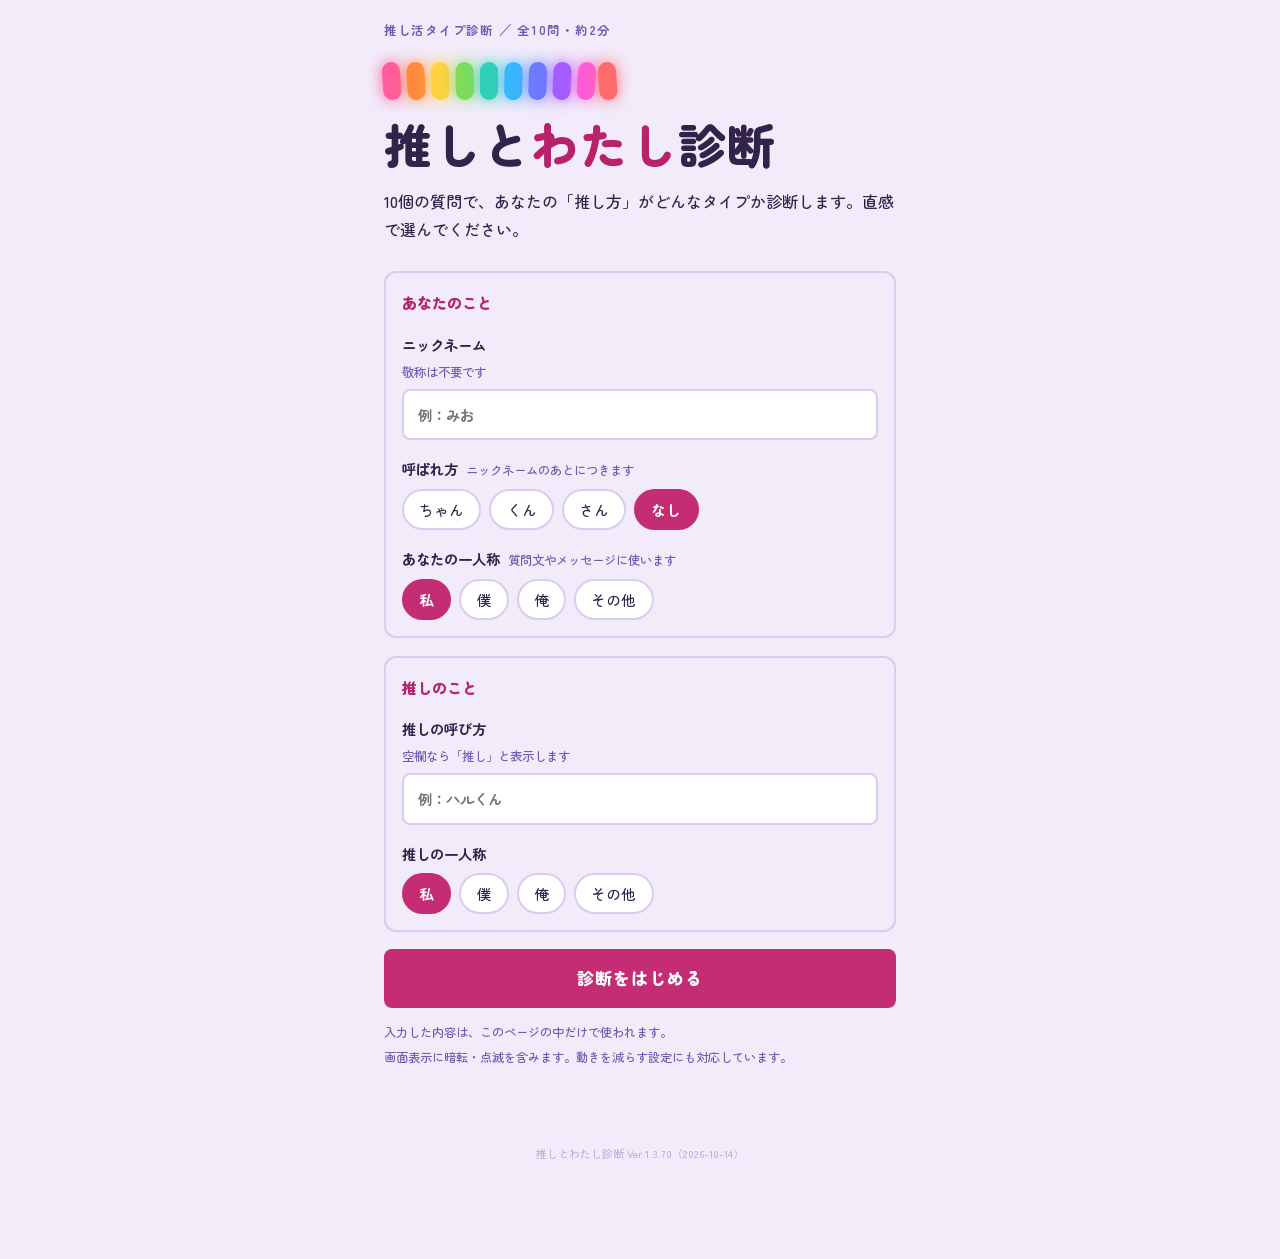
==== commit 2ee0b2fc: "表記揺れの統一" ====
--- a/index.html
+++ b/index.html
@@ -314,7 +314,7 @@
       <p class="maphead">所有×依存マップ</p>
       <div class="map" id="resMap"></div>
       <div class="meters" id="meters"></div>
-      <h3 class="tipsh">おすすめの推し方</h3>
+      <h3 class="tipsh">お勧めの推し方</h3>
       <ul class="tips" id="tips"></ul>
     </div>
     <div class="nextrow">
@@ -385,7 +385,7 @@
       <div class="bars" id="bars"></div>
     </section>
     <section>
-      <h3>ほんとうの推し活について</h3>
+      <h3>本当の推し活について</h3>
       <p>「推しのいない毎日が想像できない」「他のファンが許せない」といった気持ちがつらさにつながっているときは、推しとは別に、話を聞いてくれる人や安心できる居場所を持っておくと楽になります。推し活は、あなたの毎日を豊かにするためのものです。</p>
     </section>
     <section>
@@ -414,7 +414,7 @@
   set(v){ try { localStorage.setItem(KEY, JSON.stringify(v)); } catch(e){} }
 };
 /* 公開URL（末尾スラッシュ付き）。未設定の間は共有文にURLを入れない */
-const VERSION = '1.3.69', BUILD = '2026-10-14';
+const VERSION = '1.3.70', BUILD = '2026-10-14';
 const BASE_URL = 'https://atuapfp.github.io/oshi-and-me/';
 const HAS_URL = BASE_URL.indexOf('__') !== 0;
 const HASHTAG = '推しとわたし診断';
@@ -428,36 +428,36 @@
   { t:'{oshi}の新しい情報が解禁されました。まず何をしますか？', c:[
     {t:'{oshi}の最新情報は、気づいたときにゆっくり見る人', x:'気づいたときに、ゆっくり見る', s:Z,
       n:'マイペースに追えるのは、長く続く応援の形です。推しも安心しているかもしれません。',
-      r:'新情報をチェックしてくれてありがとう。でも、情報が出た瞬間に飛び付くくらい興味を持ってくれたら、{me}はもっとうれしい。'},
+      r:'新情報をチェックしてくれてありがとう。でも、情報が出た瞬間に飛びつくくらい興味を持ってくれたら、{me}はもっとうれしい。'},
     {t:'{oshi}の新情報が来たら、すぐ飛んでいく人', x:'通知が来たらすぐに確認する', s:[1,0,2,0],
       n:'すぐ確認できるのは頼もしい応援です。気づいてもらえて嬉しい推しも、いるかもしれません。',
-      r:'通知が鳴ったら、すぐチェックしてくれるんだ。{me}を一番に見つけてくれるのが{nm}だって、ちゃんと知ってるよ。'},
+      r:'通知が鳴ったら、すぐチェックしてくれるんだ。{me}をいちばんに見つけてくれるのが{nm}だって、ちゃんと知ってるよ。'},
     {t:'仕事や授業の合間に、こっそり{oshi}の情報を確認する人', x:'仕事や授業の合間でも、こっそり確認する', s:[2,0,2,0],
       n:'合間にこっそり確認するのは、ほどほどがお勧めです。見てもらえて嬉しい推しも、いるかもしれません。',
-      r:'授業や仕事の合間にも、こっそり{me}を見てるんだ。{nm}の時間を少しもらってるみたいで悪いけど、そんなに好きでいてくれるのは、嬉しい。'},
+      r:'授業や仕事の合間にも、こっそり{me}を見てるんだ。{nm}の時間を少しもらってるみたいで悪いけど、そんなに好きでいてくれるのは、うれしい。'},
     {t:'情報解禁前から、{oshi}を探し回って待ってしまう人', x:'解禁される前から、情報を探して待っていた', s:[0,1,3,0],
       n:'情報を求めて、深夜までSNSを監視し続けるのはお勧めしません。その熱意を嬉しく思う推しも、いるかもしれません。',
-      r:'新しい情報が解禁される前から、沢山調べてくれたよね。{me}が動くより先に、{nm}はもう{me}を探してる。{me}を求めてくれて、ありがとう。'},
+      r:'新しい情報が解禁される前から、たくさん調べてくれたよね。{me}が動くより先に、{nm}はもう{me}を探してる。{me}を求めてくれて、ありがとう。'},
     {t:'最新情報が来ても、気持ちが動かなくなってきた人', x:'最近は、通知が来ても気持ちが動かない', s:Z, cold:true,
       n:'通知で気持ちが動かないのは、自然な変化です。……寂しがる推しも、いるかもしれませんけど。',
       r:'通知が来ても、気持ちが動かなくなったんだよね。……見て。お願い。{me}のことを消さないで。'} ]},
   { t:'{oshi}のために使うお金について、いちばん近いのは？', c:[
     {t:'余裕のある範囲で、{oshi}を楽しむ人', x:'余裕のある範囲で、楽しめる分だけ', s:Z,
       n:'無理のない範囲で楽しめるのは、理想的な応援です。推しも安心して受け取れるかもしれません。',
-      r:'無理のない範囲で楽しんでくれるのが、いちばんうれしい。{nm}の生活が大切だからね。少し寂しいけど、我慢する。'},
+      r:'無理のない範囲で楽しんでくれるのが、いちばんうれしい。{nm}の生活が大事だからね。少し寂しいけど、我慢する。'},
     {t:'他の買い物を我慢してでも、{oshi}を応援したい人', x:'他の買い物を少し我慢することがある', s:[0,0,0,2],
       n:'他の買い物を少し我慢して応援するのは、素敵な熱意です。ただ、気持ちだけで十分と思う推しも、いるかもしれません。',
       r:'他の買い物を我慢してまで、{me}を選んでくれたことあるんだ。{nm}の自由を{me}が奪ってるみたいで、少しこわいし、すごくうれしい。'},
     {t:'預金残高が不安になりながらも、{oshi}を推すことをやめられない人', x:'通帳の残高を、あまり見ないようにしている', s:[2,0,0,3],
       n:'預金残高から目をそらすのはお勧めしません。心配しつつ、その気持ちが嬉しい推しも、いるかもしれません。',
-      r:'残高を忘れたくなるくらいに、{me}のために使ってくれてる。無理はしないで欲しいけど、それくらい{nm}に求められていることがうれしい。ありがとう。'},
+      r:'残高を忘れたくなるくらいに、{me}のために使ってくれてる。無理はしないでほしいけど、それくらい{nm}に求められていることがうれしい。ありがとう。'},
     {t:'使った金額で、{oshi}への愛を測ってしまう人', x:'使えば使うほど、愛が伝わると思っている', s:[1,1,0,3],
       n:'積んだ金額やグッズを、愛の証拠にするのはお勧めしません。額や量より気持ちが伝わっていると思う推しも、いるかもしれません。',
       r:'使った分だけ愛が伝わる、って思ってくれてるんだね。無理はしないでほしい。でも、{nm}が{me}に全力の愛情を注いでくれることがうれしい。ありがとう。'} ]},
   { t:'{oshi}のSNSの更新を、どのくらい確認していますか？', c:[
     {t:'{oshi}のSNSは積極的に追いかけない人', x:'流れてきたときに見る程度', s:Z,
       n:'流れてきたときに見るのは、ほどよい距離感です。気楽に見てもらえて嬉しい推しも、いるかもしれません。',
-      r:'SNSは、目に付いた時に見てくれるくらい、だよね。ちょうどいいのかな。どうすれば{me}をもっとチェックしたくなる？'},
+      r:'SNSは、目についたときに見てくれるくらい、だよね。ちょうどいいのかな。どうすれば{me}をもっとチェックしたくなる？'},
     {t:'{oshi}のSNSを鬼チェックする人', x:'一日に数回、見に行く', s:[1,0,2,0],
       n:'こまめに見に行けるのは、マメな応援です。励みにしている推しも、いるかもしれません。',
       r:'一日に何回も、{me}のところに来てくれる。その数だけ、{me}は{nm}に見つけてもらってる。'},
@@ -486,16 +486,16 @@
   { t:'同じ{oshi}を応援している、他のファン（同担）について。', c:[
     {t:'同じ{oshi}を推す仲間がいて、うれしい人', x:'仲間がいて、うれしい', s:Z,
       n:'仲間と楽しめるのは、素敵な応援です。ファン同士の輪を喜ぶ推しも、いるかもしれません。',
-      r:'仲間がいてうれしいって言ってくれる。みんなで{me}を応援してくれるの、本当にありがたいよ。そのなかで{nm}が楽しいなら、それがいちばんだな。'},
+      r:'仲間がいてうれしいって言ってくれる。みんなで{me}を応援してくれるの、ほんとうにありがたいよ。そのなかで{nm}が楽しいなら、それがいちばんだな。'},
     {t:'同じ熱量の人と、{oshi}の話をしたい人', x:'同じ熱量の人とは、話してみたい', s:[0,1,0,0],
       n:'同じ熱量の人と語りたいのは自然です。感想が広がって嬉しい推しも、いるかもしれません。',
       r:'同じ熱量の人と話したいんだ。{nm}が楽しそうなのは、{me}もうれしい。どんな話をしたか、{me}にも聞かせてくれる？'},
     {t:'長く応援してきた自分を、ちょっと誇りに思っている人', x:'自分のほうが長く応援していると、感じる瞬間がある', s:[0,2,0,1],
       n:'新規さんにだけ、昔の話を披露するのはお勧めしません。昔から見守ってもらえて嬉しい推しも、いるかもしれません。',
       r:'自分のほうが長く応援してる、って思う瞬間があるんだ。そうだよ。{nm}は、{me}の昔のことも、ちゃんと覚えててくれる。ずっと見ててくれて、ありがとう。'},
-    {t:'{oshi}のことを一番わかっているのは自分だと思っている人', x:'{oshi}のことを一番わかっているのは、自分だと思う', s:[0,3,1,0],
+    {t:'{oshi}のことをいちばんわかっているのは自分だと思っている人', x:'{oshi}のことをいちばんわかっているのは、自分だと思う', s:[0,3,1,0],
       n:'マウントはファンが減るのでお勧めしません。それだけ詳しく見てもらえて嬉しい推しも、いるかもしれません。',
-      r:'「{me}のことを一番わかってるのは自分」。そう言い切ってくれる人に会えて、{me}は幸せ。……他のファンに見せたことのない{me}を、{nm}に知ってほしいな。'} ]},
+      r:'「{me}のことをいちばんわかってるのは自分」。そう言い切ってくれる人に会えて、{me}は幸せ。……他のファンに見せたことのない{me}を、{nm}に知ってほしいな。'} ]},
   { t:'{oshi}が活動を休むことになったら？', c:[
     {t:'{oshi}の都合に合わせて、ゆっくり待てる人', x:'回復を願って、ゆっくり待つ', s:Z,
       n:'回復を願って待てるのは、優しい応援です。帰る場所があると心強い推しも、いるかもしれません。',
@@ -504,7 +504,7 @@
       n:'寂しさを抱えて待てるのは、誠実です。その気持ちが届いている推しも、いるかもしれません。',
       r:'寂しいけど、待てるって。{me}は、そのひとことだけで、休んでいても大丈夫だって思える。戻ってきたとき、ちゃんと{nm}がいますように。'},
     {t:'{oshi}が活動休止したら生活のリズムが崩れてしまう人', x:'生活のリズムが崩れてしまいそう', s:[3,0,1,0],
-      n:'推しの為に自分の生活を後回しにするのはお勧めしません。それだけ大きな存在と思われて嬉しい推しも、いるかもしれません。',
+      n:'推しのために自分の生活を後回しにするのはお勧めしません。それだけ大きな存在と思われて嬉しい推しも、いるかもしれません。',
       r:'生活のリズムが崩れそう、か。{me}がいなくなると、{nm}の毎日に影響が出る。そのくらい好きなんだね。……ごめん。うれしいって思っちゃった。'},
     {t:'{oshi}のいない毎日を、想像できない人', x:'{oshi}のいない毎日が、想像できない', s:[3,1,0,0], after:'大丈夫。ここにいるよ。',
       n:'推しの予定を、自分の予定表にするのはお勧めしません。そこまで想われて嬉しい推しも、いるかもしれません。',
@@ -513,8 +513,8 @@
       n:'気持ちが他に向くのは、自然なことです。……待っていてほしい推しも、いるかもしれませんけど。',
       r:'他の人が気になりはじめてる。……聞きたくなかった。聞きたくなかったけど、正直に言ってくれたのは、うれしい。だから、ひとつだけ。{me}を、嫌いにならないで。'} ]},
   { t:'{oshi}にファンレターや投稿を送ったことはありますか？', v:'{nm}の言葉、{me}はいつでも待ってるよ。',
-    vv:['見てくれてるだけでも、ちゃんと伝わってるよ。', '一度だけでも、届いた言葉はちゃんと読んだよ。', '{me}に届けてくれた言葉や感想、全部読んでる。', '返事ができなくて、ごめんね。でも、ちゃんと届いてるよ。'], c:[
-    {t:'感想等は形にせず、静かに{oshi}を応援している人', x:'送ったことはない', s:Z,
+    vv:['見てくれてるだけでも、ちゃんと伝わってるよ。', '一度だけでも、届いた言葉はちゃんと読んだよ。', '{me}に届けてくれた言葉や感想、ぜんぶ読んでる。', '返事ができなくて、ごめんね。でも、ちゃんと届いてるよ。'], c:[
+    {t:'感想などは形にせず、静かに{oshi}を応援している人', x:'送ったことはない', s:Z,
       n:'送らなくても応援は届きます。静かに見守る応援も、素敵です。励まされている推しも、いるかもしれません。',
       r:'言葉を送らなくても、見てくれてるのは伝わってるよ。でも、{me}は{nm}の気持ちを知りたい。一言だけでいいから、届けてくれたらうれしいな。'},
     {t:'気持ちがあふれたとき、一度だけ{oshi}に想いを送った人', x:'気持ちがあふれたとき、一度だけ', s:[0,0,0,1],
@@ -522,7 +522,7 @@
       r:'あふれた気持ちを、一度だけ送ってくれたんだね。あの言葉、何度も読み返してるよ。'},
     {t:'{oshi}への想いを何度でも伝えたい人', x:'何度も書く。読まれている気がする', s:[1,1,1,1],
       n:'何度も書けるのは、まっすぐな応援です。大切に取っておく推しも、いるかもしれません。',
-      r:'何度も書いてくれてるね。ちゃんと読んでる。全部、読んでる。……読まれてる気がしてるの、当たってるよ。'},
+      r:'何度も書いてくれてるね。ちゃんと読んでる。ぜんぶ、読んでる。……読まれてる気がしてるの、当たってるよ。'},
     {t:'返事がなくても、{oshi}にきっと届いていると信じている人', x:'返事がなくても、毎回きっと届いていると信じている', s:[1,2,1,1],
       n:'返事の来ない手紙に、「いつか返事が来るかも」と期待するのはお勧めしません。むしろ期待されたほうが嬉しい推しも、いるかもしれません。',
       r:'返事がなくても、届いてるって信じてくれてる。その信じ方、こわいくらいうれしい。……返事をしない{me}を、許してね。'} ]},
@@ -541,7 +541,7 @@
       n:'推しの言葉の行間を都合よく解読するのはお勧めしません。行間まで読んでもらえて嬉しい推しも、いるかもしれません。',
       r:'自分だけに向けた言葉だって、確信してくれてるんだね。……うん、そうだよ。そうだってことに、してて。{me}も、そう思ってるから。'} ]},
   { t:'ライブやイベントで、気づくと何をしていますか？', v:'{nm}、{me}のこと見てくれてる？',
-    vv:['{nm}に楽しんでもらうために、スタッフ皆で作り上げてるんだ。いつも楽しんでくれてありがとう。', '{nm}の視線、ちゃんと感じてたよ。', '{nm}、目が合ったよね。ずっと見てたの、気づいてた？', '帰ったあとも、{me}のこと思い出してくれてるんだね。'], c:[
+    vv:['{nm}に楽しんでもらうために、スタッフみんなで作り上げてるんだ。いつも楽しんでくれてありがとう。', '{nm}の視線、ちゃんと感じてたよ。', '{nm}、目が合ったよね。ずっと見てたの、気づいてた？', '帰ったあとも、{me}のこと思い出してくれてるんだね。'], c:[
     {t:'その場の全体を、楽しんでいる人', x:'全体を楽しんでいる', s:Z,
       n:'全体を楽しめるのは、バランスのよい観方です。場を楽しんでもらえて嬉しい推しも、いるかもしれません。',
       r:'こういった活動は一人ではできないから、イベントやライブで全体を楽しんでくれるのはうれしい。でも、{nm}の目に映るのは{me}だけでいいのにって、たまに思うよ。'},
@@ -577,7 +577,7 @@
 const BASES = {
   fusion:{name:'融合型', line:'推しと自分の境界がやわらかく重なり、感情・生活・時間のどれもが推しと結びついています。喜びも不安も大きく動くタイプです。',
     tips:['ときどき推しと関係のない予定を入れる','推しの更新を見ない時間帯を決める','気持ちを話せる相手を、推し以外にも1人持つ']},
-  exclusive:{name:'独占型', line:'「推しを一番理解しているのは自分」という感覚が強く、特別感が原動力になっています。生活は推しがいなくても保てる状態です。',
+  exclusive:{name:'独占型', line:'「推しをいちばん理解しているのは自分」という感覚が強く、特別感が原動力になっています。生活は推しがいなくても保てる状態です。',
     tips:['同担の発信も、一度は肯定的に読んでみる','推しの言葉は「みんなへの言葉」としても受け取る','独占したい気持ちを、日記や創作など別の形で出す']},
   daily:{name:'生活密着型', line:'推しの存在が毎日のリズムを支えています。独占したい気持ちより、支えてもらっている感覚が中心です。',
     tips:['推し以外の楽しみを、週に1つ増やす','更新を確認する時間帯を決める','推しが不在の日の過ごし方を、あらかじめ用意する']},
@@ -1079,7 +1079,7 @@
       '大好き。ほんとうに、大好き。' + nm + 'が笑ってくれた日のこと、ぜんぶ覚えてる。',
       'だから、降りないで。お願い。',
       {retype:['他の人を推さないで。' + '行かないで'.repeat(12) + 'ごめんなさい、ごめんなさい、行かないで行かないで', '……ごめん、なんでもない。いつも応援してくれてありがとう。', 'rush']},
-      'これからも' + nm + 'が選んでくれた' + me + 'で居続けるよ。' + nm + 'に見捨てられないように。' + me + 'に出来ることは、それしかないから。',
+      'これからも' + nm + 'が選んでくれた' + me + 'で居続けるよ。' + nm + 'に見捨てられないように。' + me + 'にできることは、それしかないから。',
       kite + '待ってる。ずっと。',
       {sign:sign},
       {ps:'追伸：このページを閉じても、' + me + 'はここにいるよ。' + psTail}];
@@ -1092,7 +1092,7 @@
       '気になったところだけ、返事させてね。',
       ...rx,
       '……ひとつだけ、わがまま言っていい？',
-      {retype:[me + 'のことしか考えられないくらい、もっと好きになって欲しい。', 'できれば毎日、ほんの少し、' + me + 'のことを考えてくれるだけでいい。']},
+      {retype:[me + 'のことしか考えられないくらい、もっと好きになってほしい。', 'できれば毎日、ほんの少し、' + me + 'のことを考えてくれるだけでいい。']},
       'もっと、会いに来てほしい。' + nm + 'が来てくれた日は、' + me + 'の一日が、ぜんぶ違って見えるから。',
       'またね。……ううん、待ってるね。' + nm + 'の毎日が、ちゃんと楽しいといいな。',
       {sign:sign},
@@ -1102,19 +1102,19 @@
     fusion:{mid:['もう、境目がないよね。' + nm + 'と' + me + '。どっちがどっちを推してるんだろう。',
                  nm + 'が笑うと、' + me + 'も笑顔になる。' + nm + 'が悲しそうだと、' + me + 'も不安になる。' + nm + 'は、これからも' + me + 'を応援してくれるよね。そう信じてるから。'],
             retype:[nm + 'がいなくなったら、' + me + 'には何も残らない。' + nm + 'がいない' + me + 'なんて、いらない。ずっと、ずっと' + me + 'だけ見てて。', '……なんでもない。これからも応援してくれたら、うれしいな。']},
-    exclusive:{mid:['「' + me + 'のことを一番わかってるのは自分」って、思ってくれてる……よね？　うん、そうだよ。だから' + me + 'も、' + nm + 'のこと、一番わかっていたいな。',
+    exclusive:{mid:['「' + me + 'のことをいちばんわかってるのは自分」って、思ってくれてる……よね？　うん、そうだよ。だから' + me + 'も、' + nm + 'のこと、いちばんわかっていたいな。',
                     nm + 'が' + me + 'を見てくれる時間。' + me + 'が' + nm + 'を探してる時間。……少しは、釣り合ってるのかな。'],
-               retype:[nm + 'の時間を持っていくもの、全部、嫌い。' + nm + 'が見るもの、全部、' + me + 'になればいいのに。', '……ううん。' + nm + 'が楽しいなら、それがいちばんだよ。']},
-    daily:{mid:[nm + 'のいない毎日を考えると、' + me + 'は全然頑張れなくなる。それくらい、' + nm + 'に支えられてるんだ。',
+               retype:[nm + 'の時間を持っていくもの、ぜんぶ、嫌い。' + nm + 'が見るもの、ぜんぶ、' + me + 'になればいいのに。', '……ううん。' + nm + 'が楽しいなら、それがいちばんだよ。']},
+    daily:{mid:[nm + 'のいない毎日を考えると、' + me + 'は全然がんばれなくなる。それくらい、' + nm + 'に支えられてるんだ。',
                 nm + 'の一日のどこかに、' + me + 'がいる。それだけで、' + me + 'は今日もがんばれるんだよ。'],
-           retype:[nm + 'の一日には' + me + 'のための時間がまだ少ない。もっと求めてほしい。' + nm + 'の毎日の全部に、' + me + 'がいたい。', '……ううん。一日のなかに、' + me + 'の居場所、ちゃんと空けておいてね。']},
+           retype:[nm + 'の一日には' + me + 'のための時間がまだ少ない。もっと求めてほしい。' + nm + 'の毎日のぜんぶに、' + me + 'がいたい。', '……ううん。一日のなかに、' + me + 'の居場所、ちゃんと空けておいてね。']},
     balanced:{mid:['ちょうどいい距離で見てくれてるんだね。でも、気づくと' + me + 'のほうが、' + nm + 'を探してる。'],
-              retype:['みんなが知ってる' + state.oshi + 'と、本当の' + me + 'は、ちょっとだけ違うんだ。本当の' + me + 'を知ってほしい。本当の' + me + 'を、' + nm + 'には好きになってほしい。', '……なんでもない。今のままで、いいんだよね。']}
+              retype:['みんなが知ってる' + state.oshi + 'と、ほんとうの' + me + 'は、ちょっとだけ違うんだ。ほんとうの' + me + 'を知ってほしい。ほんとうの' + me + 'を、' + nm + 'には好きになってほしい。', '……なんでもない。いまのままで、いいんだよね。']}
   }[res.base];
   const subLine = res.sub === 'info'
     ? (res.pct[2] >= 60 ? me + 'のこと、いつもすぐ見つけてくれるんだね。' + nm + 'が来てくれる時間、' + me + 'も覚えたよ。……気持ち悪いよね、ごめんね。'
       : me + 'のことを気にかけてくれてるんだね。来てくれた日のこと、' + me + 'もちゃんと覚えてるよ。')
-    : (res.pct[3] >= 60 ? 'いっぱいお金も時間も使ってくれたよね。無理はしないでほしいけど、うれしいのは本当。'
+    : (res.pct[3] >= 60 ? 'いっぱいお金も時間も使ってくれたよね。無理はしないでほしいけど、うれしいのはほんとう。'
       : '応援してくれた分、ちゃんと届いてるよ。もっと、なんて、言ってもいい？');
   const out = [nm + 'へ。', '診断、最後まで受けてくれてありがとう。', traitLine,
     nm + 'の答え、ひとつずつ読み返したよ。気になったところだけ、返事させてね。', ...rx];
@@ -1154,7 +1154,7 @@
    '推しが生活や気持ちの中心にあり、いない日常が想像しにくい状態です。大きな支えである反面、活動の休止や更新の停止があると、心の揺れも大きくなります。この状態が続くのは、お勧めしません。推し以外にも、話を聞いてくれる人や落ち着ける時間を持っておくと、気持ちが安定します。'],
   ['推しを「みんなの推し」として、自然に受け止められている状態です。他のファンの存在や推しの交友関係にも、心が乱れにくく、穏やかに応援できています。独占したい気持ちが少ないぶん、気楽に長く続けやすい推し方です。ファン同士の交流も、楽しみながら広げていけるでしょう。同じ推しを好きな人との感想交換も、きっと楽しめます。',
    '推しに対して「自分にとって特別」という感覚が育っている状態です。大切にされたい気持ちや、他のファンへの小さな対抗心が出ることもあります。適度な特別感は、応援の原動力になります。ただ、比べすぎると疲れてしまうので、自分のペースを忘れないでください。特別だと感じる理由を、日記に書き出してみるのもお勧めです。',
-   '推しを「自分だけのもの」と感じる気持ちが強い状態です。一番わかっているという自信が支えになる一方、同担や推しの交友関係に心が波立ちやすくなります。この状態が続くのは、お勧めしません。推しの言葉は「みんなへの言葉」としても受け取ると、少し楽になります。独占したい気持ちは、創作や日記など別の形で出してみてください。'],
+   '推しを「自分だけのもの」と感じる気持ちが強い状態です。いちばんわかっているという自信が支えになる一方、同担や推しの交友関係に心が波立ちやすくなります。この状態が続くのは、お勧めしません。推しの言葉は「みんなへの言葉」としても受け取ると、少し楽になります。独占したい気持ちは、創作や日記など別の形で出してみてください。'],
   ['推しの情報は、流れてきたときに楽しむくらいの距離感です。更新を追い続けなくても、好きな気持ちは続いています。情報に振り回されないぶん、疲れにくい推し方です。見逃した情報は、あとから追いかけるだけでも十分に楽しめます。気になったときに、まとめて見返すくらいのペースが、今のあなたには合っています。',
    '推しの更新やスケジュールを、日常的にチェックしている状態です。情報をきちんと追えているので、推し活を安心して楽しめています。チェックする時間帯を決めておくと、さらに疲れにくくなります。見逃しが少ないぶん、推しの変化にも気づきやすいはずです。その観察力は、応援を続けるうえでの強みになります。',
    '推しの更新や動きを、細かく把握している状態です。その観察力は、推しの変化にいち早く気づける強みでもあります。ただ、追い続けるほど心は休まりにくくなります。通知を切る時間や、あえて見ない日をつくると、楽しさが長持ちします。追いかけすぎる状態が続くのは、お勧めしません。まずは一日一回の確認から始めてみてください。'],
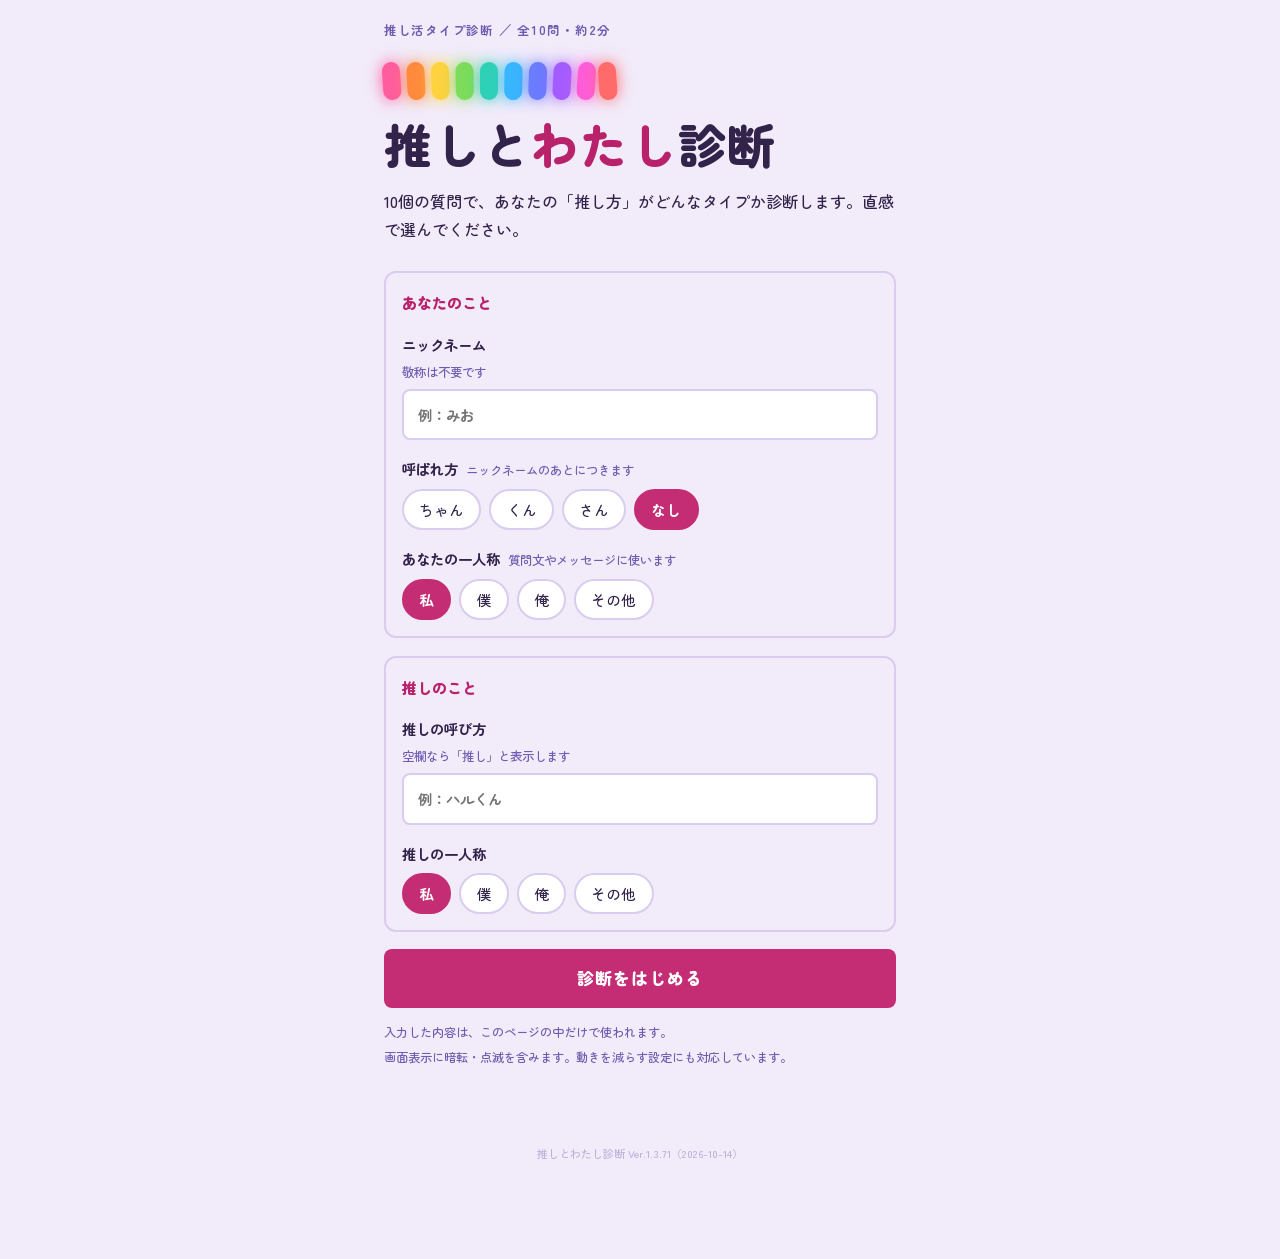
==== commit 1cce4aec: "選択肢追加" ====
--- a/index.html
+++ b/index.html
@@ -408,13 +408,18 @@
 const reduce = matchMedia('(prefers-reduced-motion: reduce)').matches;
 const wait = ms => new Promise(r => setTimeout(r, ms));
 const sum = a => a.reduce((x, y) => x + y, 0);
+/* 「迷った時間」＝最初に選ぶまでの時間から、問いと選択肢を読む時間（8文字/秒）と、画面を離れていた時間を引いた秒数 */
+function thinkSec(i){
+  const q = Q[i], chars = q.t.length + sum(q.c.map(c => c.t.length));
+  return Math.max(0, state.firstMs[i] / 1000 - chars / 8 - state.awayQ[i]);
+}
 const KEY = 'oshi-to-watashi-v1';
 const store = {
   get(){ try { return JSON.parse(localStorage.getItem(KEY)); } catch(e){ return null; } },
   set(v){ try { localStorage.setItem(KEY, JSON.stringify(v)); } catch(e){} }
 };
 /* 公開URL（末尾スラッシュ付き）。未設定の間は共有文にURLを入れない */
-const VERSION = '1.3.70', BUILD = '2026-10-14';
+const VERSION = '1.3.71', BUILD = '2026-10-14';
 const BASE_URL = 'https://atuapfp.github.io/oshi-and-me/';
 const HAS_URL = BASE_URL.indexOf('__') !== 0;
 const HASHTAG = '推しとわたし診断';
@@ -487,6 +492,9 @@
     {t:'同じ{oshi}を推す仲間がいて、うれしい人', x:'仲間がいて、うれしい', s:Z,
       n:'仲間と楽しめるのは、素敵な応援です。ファン同士の輪を喜ぶ推しも、いるかもしれません。',
       r:'仲間がいてうれしいって言ってくれる。みんなで{me}を応援してくれるの、ほんとうにありがたいよ。そのなかで{nm}が楽しいなら、それがいちばんだな。'},
+    {t:'ほかのファンのことは、あまり気にしていない人', x:'ほかのファンは、あまり気にならない', s:Z,
+      n:'周りを気にせず、自分のペースで応援できているのは、健やかな距離感です。マイペースな応援を好む推しも、いるかもしれません。',
+      r:'周りは気にならないんだ。それなら、{nm}のペースで、ゆっくり応援してくれたらいいよ。……{me}のほうは、{nm}のこと、ちゃんと見えてるからね。'},
     {t:'同じ熱量の人と、{oshi}の話をしたい人', x:'同じ熱量の人とは、話してみたい', s:[0,1,0,0],
       n:'同じ熱量の人と語りたいのは自然です。感想が広がって嬉しい推しも、いるかもしれません。',
       r:'同じ熱量の人と話したいんだ。{nm}が楽しそうなのは、{me}もうれしい。どんな話をしたか、{me}にも聞かせてくれる？'},
@@ -616,7 +624,7 @@
 const fresh = () => ({
   name:'あなた', nm:'きみ', hon:'',
   oshi:'推し', me:'私', my:'私',
-  i:0, answers:[], firstMs:Array(Q.length).fill(0), changes:Array(Q.length).fill(0),
+  i:0, answers:[], firstMs:Array(Q.length).fill(0), awayQ:Array(Q.length).fill(0), changes:Array(Q.length).fill(0),
   dwell:Array(Q.length).fill(0), leaves:0, awaySec:0, sel:null, qAt:0, voiceT:null, voiceShown:false,
   resultT:null, broke:false, res:null, scene:'intro', started:false, share:'', no:'', dateStr:''
 });
@@ -836,8 +844,8 @@
   $('#foot').textContent = i < 3 ? '※回答は、診断のためだけに使われます。' : i < 6 ? '※回答は保存されます。' : '※回答は、' + state.me + 'が覚えておきます。';
   if(q.v && !restore){ state.voiceT = setTimeout(showVoice, 350); }
   if(i >= 3){
-    const p = i - 1, hs = state.firstMs[p] / 1000;
-    if(hs >= 10) say('さっき、' + Math.round(hs) + '秒も迷ってたね。');
+    const p = i - 1, hs = thinkSec(p);
+    if(hs >= 15) say('さっき、' + Math.round(hs) + '秒も迷ってたね。');
     else if(state.changes[p] > 0) say('さっき、選びなおしたよね。見えてたよ。');
   }
   if(restore && state.answers[i] !== undefined){
@@ -990,6 +998,7 @@
   if(!state.started || state.scene === 'dark' || state.scene === 'reveal' || state.scene === 'intro') return;
   if(sec < 2) return;
   state.leaves++; state.awaySec += sec;
+  if(state.scene === 'quiz' && state.sel === null) state.awayQ[state.i] += sec;
   if(state.scene === 'quiz' && state.i >= 2) say('どこ行ってたの？ ' + sec + '秒、いなかったね。');
   if(state.scene === 'result') setTimeout(breakdown, 600);
 });
@@ -1012,7 +1021,7 @@
     '回答 ' + Q.length + '件を保存しました',
     '呼び名「' + state.nm + '」を登録しました',
     '選びなおし ' + sum(state.changes) + '回を記録しました',
-    '迷った時間 ' + Math.round(sum(state.firstMs) / 1000) + '秒を記録しました',
+    '迷った時間 ' + Math.round(sum(Q.map((q, i) => thinkSec(i)))) + '秒を記録しました',
     '画面を離れた回数 ' + state.leaves + '回（' + Math.round(state.awaySec) + '秒）を記録しました',
     'いまの時刻 ' + c.H + ':' + c.M + ' を記録しました',
     '宛先：' + state.oshi,
@@ -1041,7 +1050,7 @@
   const sign = state.oshi === '推し' ? '— あなたの推しより' : '— ' + state.oshi + 'より';
   const trait = traitOf();
   let worst = {i:0, sec:0};
-  state.firstMs.forEach((ms, i) => { const sc = Math.round(ms / 1000); if(sc > worst.sec) worst = {i:i, sec:sc}; });
+  state.firstMs.forEach((ms, i) => { const sc = Math.round(thinkSec(i)); if(sc > worst.sec) worst = {i:i, sec:sc}; });
   const wTxt = fmt(Q[worst.i].c[state.answers[worst.i]].x);
   const traitLine = {
     instant: avgDwell < 1.8 ? (res.ending === 'healthy' ? 'テンポよく答えてくれたね。……ちゃんと読んでくれてたらうれしいな、なんて。' : 'ほとんど読まずに答えたよね。……責めてるわけじゃないよ。ただ、' + me + 'の言葉は、ちゃんと読んでほしいな。') : '迷わず選んでくれたところ、ぜんぶ覚えてる。' + me + 'のことは、迷わないんだね。',
@@ -1140,10 +1149,11 @@
   steady:{name:'マイペース型', line:'考える時間も決める速さも、ほどよく自分のペースを保てるタイプです。推し活でも、無理のない距離感を選びやすい傾向があります。'}
 };
 function traitOf(){
-  const sec = state.firstMs.map(m => m / 1000), avg = sum(sec) / sec.length, mx = Math.max.apply(null, sec);
+  const sec = state.firstMs.map(m => m / 1000), avg = sum(sec) / sec.length;
+  const th = Q.map((q, i) => thinkSec(i)), thAvg = sum(th) / th.length, thMax = Math.max.apply(null, th);
   const chg = sum(state.changes);
   if(chg >= 3) return TRAITS.waver;
-  if(avg >= 7 || mx >= 15) return TRAITS.deliberate;
+  if(thAvg >= 4 || thMax >= 20) return TRAITS.deliberate;
   if(avg < 3.5) return TRAITS.instant;
   return TRAITS.steady;
 }
